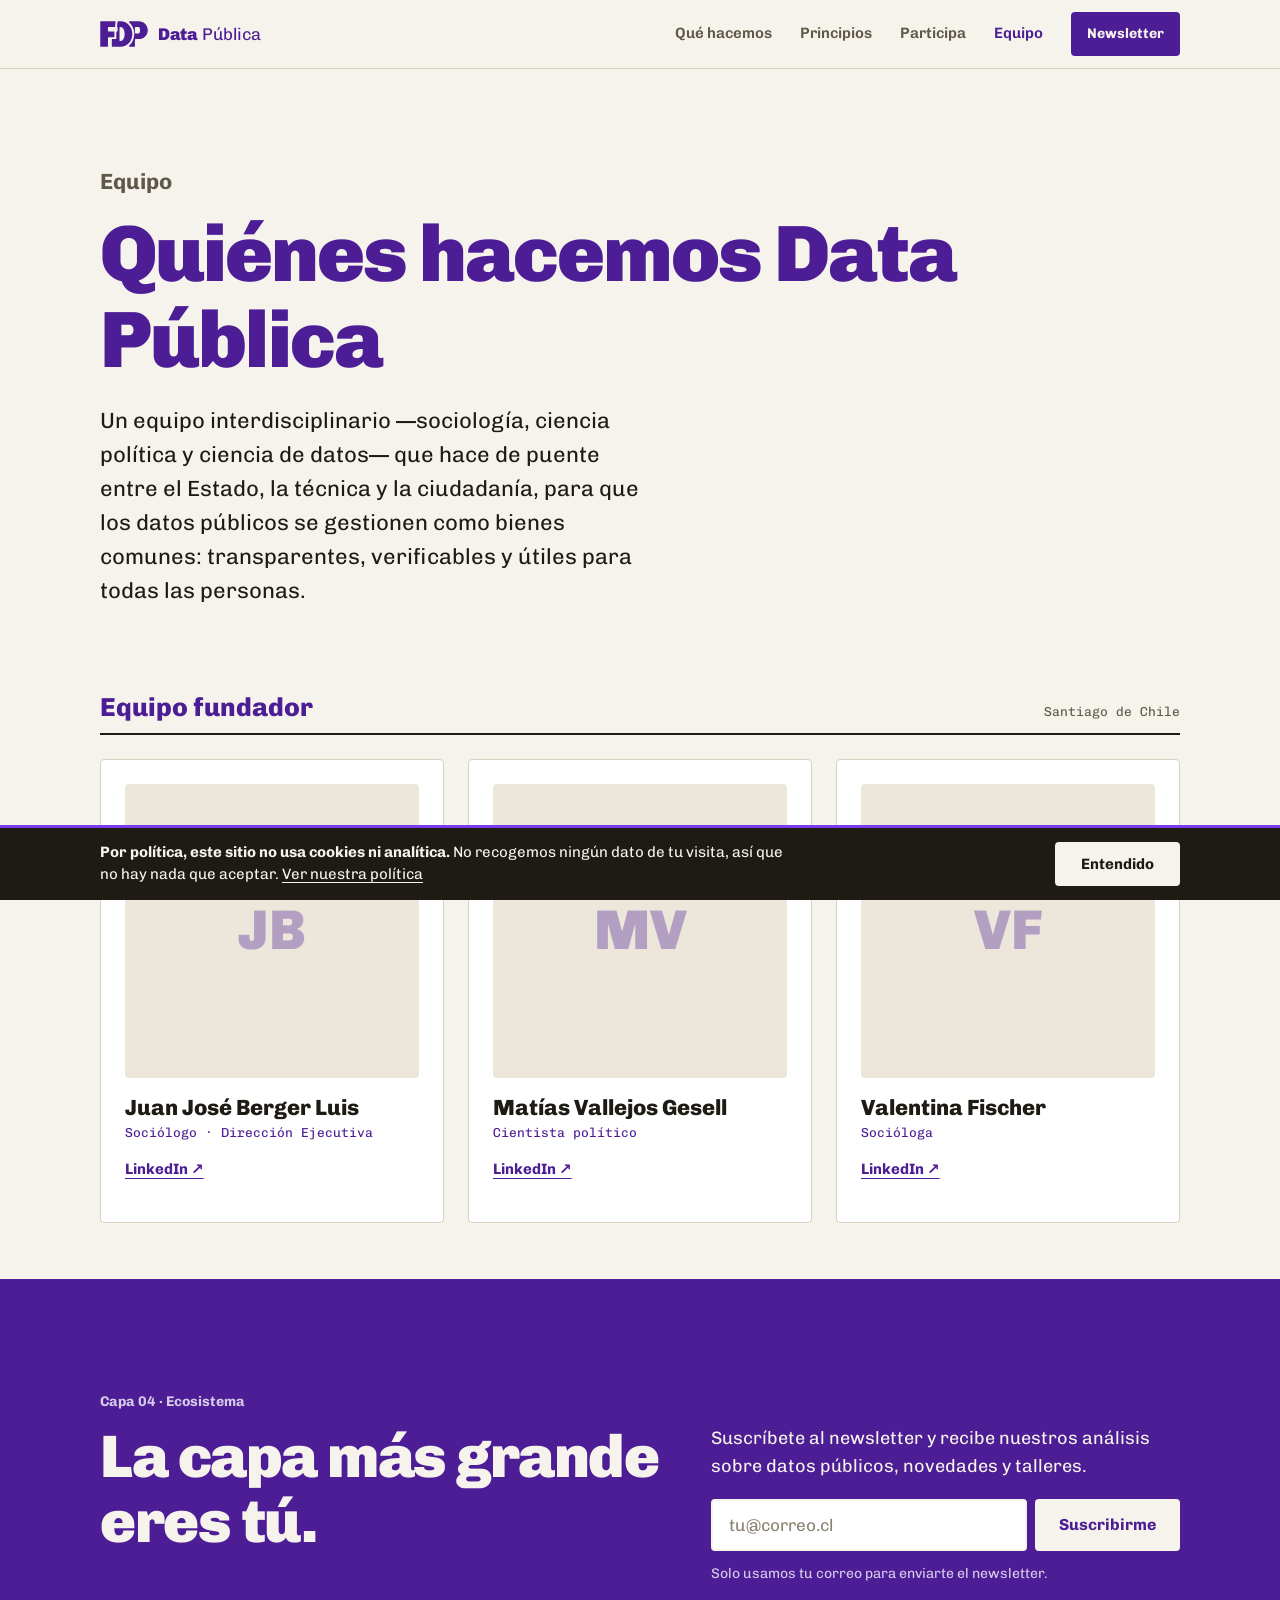
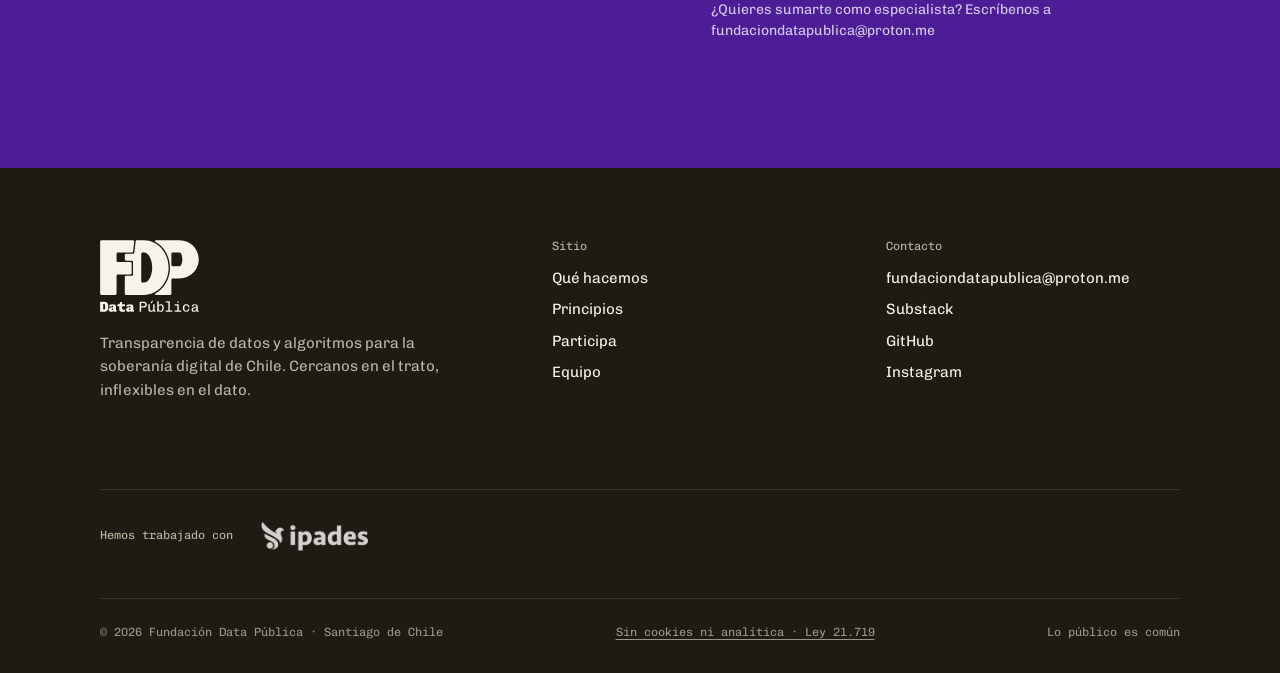
==== equipo.html @ 6c271a1d "Franja de privacidad: usa el formato del aviso de cookies para decir que no usamos ninguna Co-Author" ====
<!DOCTYPE html>
<html lang="es">
<head>
    <meta charset="UTF-8">
    <meta name="viewport" content="width=device-width, initial-scale=1.0">
    <title>Equipo · Data Pública</title>
    <meta name="description" content="Data Pública promueve que los datos y algoritmos del Estado de Chile alcancen los estándares internacionales de transparencia, y que la ciudadanía pueda encontrarlos, entenderlos y verificarlos.">
    <link rel="canonical" href="https://fundaciondatapublica.org/equipo.html">
    <meta property="og:type" content="website">
    <meta property="og:site_name" content="Fundación Data Pública">
    <meta property="og:locale" content="es_CL">
    <meta property="og:url" content="https://fundaciondatapublica.org/equipo.html">
    <meta property="og:title" content="Equipo · Data Pública">
    <meta property="og:description" content="Data Pública promueve que los datos y algoritmos del Estado de Chile alcancen los estándares internacionales de transparencia, y que la ciudadanía pueda encontrarlos, entenderlos y verificarlos.">
    <meta property="og:image" content="https://fundaciondatapublica.org/assets/compartir.png?v=1">
    <meta property="og:image:width" content="1200">
    <meta property="og:image:height" content="630">
    <meta property="og:image:alt" content="Publicar datos no basta. Transparencia de datos y algoritmos para la soberanía digital de Chile.">
    <meta name="twitter:card" content="summary_large_image">
    <meta name="theme-color" content="#4C1D95">
    <link rel="icon" href="assets/favicon.svg" type="image/svg+xml">
    <link rel="preload" href="fonts/chivo-latin-wght-normal.woff2" as="font" type="font/woff2" crossorigin>
    <link rel="stylesheet" href="assets/site.css?v=202610092208">
    <script type="application/ld+json">
    {
      "@context": "https://schema.org",
      "@graph": [
        {
          "@type": "Person",
          "name": "Juan José Berger Luis",
          "jobTitle": "Sociólogo · Dirección Ejecutiva",
          "sameAs": "https://www.linkedin.com/in/jjbergerluis/",
          "worksFor": {
            "@id": "https://fundaciondatapublica.org/#organizacion"
          }
        },
        {
          "@type": "Person",
          "name": "Matías Vallejos Gesell",
          "jobTitle": "Cientista político",
          "sameAs": "https://www.linkedin.com/in/mat%C3%ADas-vallejos-gesell/",
          "worksFor": {
            "@id": "https://fundaciondatapublica.org/#organizacion"
          }
        },
        {
          "@type": "Person",
          "name": "Valentina Fischer",
          "jobTitle": "Socióloga",
          "sameAs": "https://www.linkedin.com/in/vfischerd/",
          "worksFor": {
            "@id": "https://fundaciondatapublica.org/#organizacion"
          }
        }
      ]
    }
    </script>
</head>
<body>
    <a class="skip" href="#contenido">Saltar al contenido</a>

    <!-- Navegación -->
    <nav class="nav" aria-label="Principal">
        <div class="wrap">
            <a class="marca" href="./" aria-label="Data Pública, inicio">
                <img src="assets/compacta.svg" alt="" width="48" height="26">
                <span><b>Data</b> Pública</span>
            </a>
            <div class="nav-links">
                <a class="solo-desk" href="./#que-hacemos">Qué hacemos</a>
                <a class="solo-desk" href="./#principios">Principios</a>
                <a class="solo-desk" href="./#participa">Participa</a>
                <a class="solo-desk" href="equipo.html" aria-current="page">Equipo</a>
                <details class="menu">
                    <summary>Menú</summary>
                    <div class="menu-panel">
                        <a href="./#que-hacemos">Qué hacemos</a>
                        <a href="./#radiografia">Radiografía</a>
                        <a href="./#principios">Principios</a>
                        <a href="./#participa">Participa</a>
                        <a href="equipo.html" aria-current="page">Equipo</a>
                    </div>
                </details>
                <a class="btn btn-chico" href="#newsletter">Newsletter</a>
            </div>
        </div>
    </nav>

    <main id="contenido">

        <header class="cab-pagina">
            <div class="wrap">
                <p class="kicker">Equipo</p>
                <h1>Quiénes hacemos Data Pública</h1>
                <p>Un equipo interdisciplinario —sociología, ciencia política y ciencia de datos— que hace de puente entre el Estado, la técnica y la ciudadanía, para que los datos públicos se gestionen como bienes comunes: transparentes, verificables y útiles para todas las personas.</p>
            </div>
        </header>

        <section class="wrap">
            <div class="grupo">
                <div class="grupo-cab"><h2>Equipo fundador</h2><span>Santiago de Chile</span></div>
                <div class="personas">
                    <article class="persona">
                        <div class="retrato"><span class="ini" aria-hidden="true">JB</span></div>
                        <h3>Juan José Berger Luis</h3>
                        <p class="cargo">Sociólogo · Dirección Ejecutiva</p>
                        <p class="enlaces"><a href="https://www.linkedin.com/in/jjbergerluis/" target="_blank" rel="noopener">LinkedIn ↗</a></p>
                    </article>
                    <article class="persona">
                        <div class="retrato"><span class="ini" aria-hidden="true">MV</span></div>
                        <h3>Matías Vallejos Gesell</h3>
                        <p class="cargo">Cientista político</p>
                        <p class="enlaces"><a href="https://www.linkedin.com/in/mat%C3%ADas-vallejos-gesell/" target="_blank" rel="noopener">LinkedIn ↗</a></p>
                    </article>
                    <article class="persona">
                        <div class="retrato"><span class="ini" aria-hidden="true">VF</span></div>
                        <h3>Valentina Fischer</h3>
                        <p class="cargo">Socióloga</p>
                        <p class="enlaces"><a href="https://www.linkedin.com/in/vfischerd/" target="_blank" rel="noopener">LinkedIn ↗</a></p>
                    </article>
                </div>
            </div>
        </section>

        <section class="boletin" id="newsletter">
            <div class="wrap">
                <div>
                    <p class="kicker">Capa 04 · Ecosistema</p>
                    <h2>La capa más grande eres tú.</h2>
                </div>
                <div class="boletin-form">
                    <p>Suscríbete al newsletter y recibe nuestros análisis sobre datos públicos, novedades y talleres.</p>
                    <form class="suscribir" action="https://datapublica-suscripciones.datapublica-suscripciones.workers.dev/suscribir" method="post">
                        <input type="hidden" name="pagina" value="equipo">
                        <input class="trampa" style="position:absolute;left:-9999px;width:1px;height:1px;opacity:0" type="text" name="sitio" tabindex="-1" autocomplete="off" aria-hidden="true">
                        <label class="skip" for="email-equipo">Correo electrónico</label>
                        <input id="email-equipo" type="email" name="email" placeholder="tu@correo.cl" autocomplete="email" required>
                        <button class="btn" type="submit">Suscribirme</button>
                    </form>
                    <p class="nota">Solo usamos tu correo para enviarte el newsletter.</p>
                    <p class="nota">¿Quieres sumarte como especialista? Escríbenos a fundaciondatapublica@proton.me</p>
                </div>
            </div>
        </section>

    </main>

    <!-- Pie -->
    <footer class="pie">
        <div class="wrap">
            <div class="cols">
                <div>
                    <img src="assets/imagotipo-negativo.svg" alt="Data Pública" width="99" height="72">
                    <p>Transparencia de datos y algoritmos para la soberanía digital de Chile. Cercanos en el trato, inflexibles en el dato.</p>
                </div>
                <div>
                    <h4>Sitio</h4>
                    <ul>
                        <li><a href="./#que-hacemos">Qué hacemos</a></li>
                        <li><a href="./#principios">Principios</a></li>
                        <li><a href="./#participa">Participa</a></li>
                        <li><a href="equipo.html">Equipo</a></li>
                    </ul>
                </div>
                <div>
                    <h4>Contacto</h4>
                    <ul>
                        <li><a href="mailto:fundaciondatapublica@proton.me">fundaciondatapublica@proton.me</a></li>
                        <li><a href="https://substack.com/@fundaciondatapublica" target="_blank" rel="noopener">Substack</a></li>
                        <li><a href="https://github.com/fundaciondatapublica" target="_blank" rel="noopener">GitHub</a></li>
                        <li><a href="https://www.instagram.com/datapublicaong/" target="_blank" rel="noopener">Instagram</a></li>
                    </ul>
                </div>
            </div>
            <div class="aliados-pie">
                <h4>Hemos trabajado con</h4>
                <a href="https://ipades.org/" target="_blank" rel="noopener" title="IPADES · Instituto para la Paz y el Desarrollo (Nicaragua)">
                    <img src="assets/aliados/ipades.png" alt="IPADES, Instituto para la Paz y el Desarrollo (Nicaragua)" width="240" height="67">
                </a>
            </div>
            <div class="legal">
                <span>© 2026 Fundación Data Pública · Santiago de Chile</span>
                <span><a href="privacidad.html">Sin cookies ni analítica · Ley 21.719</a></span>
                <span>Lo público es común</span>
            </div>
        </div>
    </footer>


    <!-- Franja de privacidad: el formato habitual de los avisos de cookies, usado para decir lo contrario. -->
    <div class="franja-cookies" id="franja-cookies" role="region" aria-label="Aviso de privacidad" hidden>
        <div class="wrap">
            <p><b>Por política, este sitio no usa cookies ni analítica.</b> No recogemos ningún dato de
            tu visita, así que no hay nada que aceptar. <a href="privacidad.html">Ver nuestra política</a></p>
            <button type="button" id="franja-cerrar">Entendido</button>
        </div>
    </div>

    <script src="assets/site.js?v=202610092208"></script>
</body>
</html>
---- assets/site.css ----
/* Data Pública — sistema de marca v3 (septiembre 2026)
   Papel, tinta y una sola señal. Chivo para leer, Chivo Mono para el dato crudo.
   Fuentes alojadas en el propio sitio: ninguna llamada a terceros. */

@font-face {
  font-family: "Chivo";
  src: url("../fonts/chivo-latin-wght-normal.woff2") format("woff2");
  font-weight: 100 900;
  font-style: normal;
  font-display: swap;
}
@font-face {
  font-family: "Chivo";
  src: url("../fonts/chivo-latin-wght-italic.woff2") format("woff2");
  font-weight: 100 900;
  font-style: italic;
  font-display: swap;
}
@font-face {
  font-family: "Chivo Mono";
  src: url("../fonts/chivo-mono-latin-wght-normal.woff2") format("woff2");
  font-weight: 100 900;
  font-style: normal;
  font-display: swap;
}

:root {
  --papel: #F6F3EC;        /* superficie */
  --papel-2: #ECE7DA;      /* superficie hundida (expediente) */
  --tinta: #1E1B14;        /* texto y monocromo */
  --tinta-2: #5E5848;      /* texto secundario (AA sobre papel) */
  --filete: #D9D2C1;       /* líneas de grilla */
  --violeta: #4C1D95;      /* sello: signo y títulos */
  --violeta-claro: #7C3AED;/* gráficos y capa */
  --ambar: #8A4A00;        /* sólo el hallazgo */
  --ambar-fondo: #F6E6CF;

  --sans: "Chivo", system-ui, sans-serif;
  --mono: "Chivo Mono", ui-monospace, monospace;

  --radio: 4px;            /* un módulo */
  --ancho: 1160px;
  --gutter: clamp(16px, 4vw, 40px);
}

*, *::before, *::after { box-sizing: border-box; }
html { scroll-behavior: smooth; -webkit-text-size-adjust: 100%; }
@media (prefers-reduced-motion: reduce) { html { scroll-behavior: auto; } }

body {
  margin: 0;
  background: var(--papel);
  color: var(--tinta);
  font-family: var(--sans);
  font-size: 18px;
  line-height: 1.55;
  -webkit-font-smoothing: antialiased;
}

img, svg { display: block; max-width: 100%; }
a { color: inherit; }
p { margin: 0 0 1em; }
h1, h2, h3, h4 { margin: 0; line-height: 1.08; }

:focus-visible { outline: 3px solid var(--violeta-claro); outline-offset: 3px; }

.skip, .trampa { position: absolute; left: -9999px; }
.skip:focus { left: 16px; top: 16px; z-index: 100; background: var(--tinta); color: var(--papel); padding: 8px 12px; }

.wrap { max-width: var(--ancho); margin: 0 auto; padding: 0 var(--gutter); }

.mono { font-family: var(--mono); }
.kicker {
  font-size: 14px;
  font-weight: 700;
  color: var(--tinta-2);
  margin-bottom: 12px;
}

/* ---------- Navegación ---------- */
.nav {
  position: sticky; top: 0; z-index: 50;
  background: rgba(246, 243, 236, 0.96);
  -webkit-backdrop-filter: blur(6px);
  backdrop-filter: blur(6px);
  border-bottom: 1px solid var(--filete);
}
.nav .wrap { display: flex; align-items: center; justify-content: space-between; gap: 16px; height: 68px; }
.marca { display: flex; align-items: center; gap: 10px; text-decoration: none; color: var(--violeta); }
.marca img { height: 26px; width: auto; }
.marca span { font-size: 17px; letter-spacing: -0.01em; }
.marca b { font-weight: 900; }
.nav-links { display: flex; align-items: center; gap: 28px; font-size: 15px; font-weight: 600; }
.nav-links a { text-decoration: none; color: var(--tinta-2); }
.nav-links a:hover, .nav-links a[aria-current="page"] { color: var(--violeta); }
.nav-links a.btn, .nav-links a.btn:hover { color: var(--papel); }
.nav-links .solo-desk { display: none; }
@media (min-width: 860px) { .nav-links .solo-desk { display: inline-flex; } .nav-links .menu { display: none; } }

/* ---------- Botones ---------- */
.btn {
  display: inline-flex; align-items: center; justify-content: center; gap: 8px;
  font: 700 16px/1 var(--sans);
  padding: 15px 22px;
  border-radius: var(--radio);
  border: 2px solid var(--violeta);
  background: var(--violeta); color: var(--papel);
  text-decoration: none; cursor: pointer;
  transition: background .15s, color .15s;
}
.btn:hover { background: var(--tinta); border-color: var(--tinta); }
.btn-sec { background: transparent; color: var(--violeta); }
.btn-sec:hover { background: var(--violeta); color: var(--papel); border-color: var(--violeta); }
.btn-chico { padding: 10px 14px; font-size: 14px; }

/* ---------- Formulario de suscripción ---------- */
.suscribir { display: flex; flex-wrap: wrap; gap: 8px; max-width: 520px; }
.suscribir input[type="email"] {
  flex: 1 1 220px; min-width: 0;
  -webkit-appearance: none; appearance: none;
  font: 400 17px var(--sans);
  padding: 14px 16px;
  border: 2px solid var(--tinta);
  border-radius: var(--radio);
  background: #fff; color: var(--tinta);
}
.suscribir input::placeholder { color: #8A8372; }
.suscribir .btn { flex: 0 0 auto; }
.nota { font-size: 14px; color: var(--tinta-2); margin-top: 12px; }
.nota .mono { font-size: 13px; }

/* ---------- Hero ---------- */
.hero { padding: clamp(48px, 8vw, 104px) 0 clamp(56px, 8vw, 96px); }
.hero .wrap { display: grid; gap: 56px; align-items: center; }
@media (min-width: 980px) { .hero .wrap { grid-template-columns: 1.1fr 0.9fr; } }
.hero h1 {
  font-size: clamp(42px, 7vw, 80px);
  font-weight: 900;
  letter-spacing: -0.025em;
  color: var(--violeta);
  margin-bottom: 24px;
}
.hero .bajada { font-size: clamp(19px, 2vw, 22px); max-width: 44ch; margin-bottom: 32px; text-wrap: pretty; }
.hero .acciones { margin-top: 18px; }
.hero .acciones a { font-weight: 700; color: var(--violeta); text-underline-offset: 4px; }

/* Ficha de expediente (ejemplo) */
.ficha {
  margin: 0;
  background: #fff;
  border: 1px solid var(--filete);
  border-radius: var(--radio);
  padding: 24px;
  font-size: 14px;
  box-shadow: 10px 10px 0 var(--papel-2);
}
.ficha-cab { display: flex; justify-content: space-between; gap: 12px; font-family: var(--mono); font-size: 12px; color: var(--tinta-2); border-bottom: 1px solid var(--tinta); padding-bottom: 10px; margin-bottom: 16px; }
.ficha h3 { font-size: 19px; color: var(--violeta); margin-bottom: 6px; }
.ficha .desc { color: var(--tinta-2); font-size: 14px; margin-bottom: 14px; }
.tabla { width: 100%; border-collapse: collapse; font-size: 13px; }
.tabla caption { text-align: left; font-weight: 700; font-size: 12px; color: var(--tinta-2); padding-bottom: 6px; }
.tabla th { text-align: right; font-weight: 700; padding: 6px 4px; border-bottom: 1px solid var(--tinta); }
.tabla td { text-align: right; padding: 6px 4px; border-bottom: 1px solid var(--filete); font-family: var(--mono); font-variant-numeric: tabular-nums; }
.tabla th:first-child, .tabla td:first-child { text-align: left; font-family: var(--sans); }
.tabla tr.marcada td { color: var(--ambar); font-weight: 700; }
.hallazgo {
  margin-top: 16px;
  background: var(--ambar-fondo);
  border-left: 4px solid var(--ambar);
  padding: 10px 12px;
  color: #4A2A00;
  font-size: 13.5px;
  line-height: 1.45;
}
.hallazgo strong { color: var(--ambar); display: block; margin-bottom: 2px; }
.carril { margin-top: 14px; font-family: var(--mono); font-size: 11.5px; color: var(--tinta-2); line-height: 1.5; }
.ficha-pie { margin-top: 14px; padding-top: 10px; border-top: 1px dashed var(--filete); font-size: 12px; color: var(--tinta-2); }

/* ---------- Secciones ---------- */
.seccion { padding: clamp(64px, 9vw, 112px) 0; border-top: 1px solid var(--filete); }
.seccion-cab {
  display: grid; gap: 16px;
  margin-bottom: clamp(36px, 5vw, 56px);
}
@media (min-width: 860px) { .seccion-cab { grid-template-columns: 1fr 1fr; align-items: end; } }
.seccion-cab h2 {
  font-size: clamp(32px, 4.4vw, 52px);
  font-weight: 900; letter-spacing: -0.02em;
  color: var(--violeta);
}
.seccion-cab p { color: var(--tinta-2); max-width: 46ch; margin: 0; }
.folio { font-family: var(--mono); font-size: 13px; color: var(--tinta-2); display: block; margin-bottom: 12px; }

/* Declaración / cita */
.cita {
  background: var(--tinta); color: var(--papel);
  padding: clamp(56px, 8vw, 96px) 0;
}
.cita blockquote { margin: 0; max-width: 920px; }
.cita blockquote p {
  font-style: italic; font-weight: 500;
  font-size: clamp(28px, 4vw, 46px);
  line-height: 1.18; letter-spacing: -0.01em;
  margin: 0 0 24px;
}
.cita cite { font-style: normal; font-family: var(--mono); font-size: 14px; color: #BDB5A3; }

/* Líneas de acción */
.filtros { display: flex; flex-wrap: wrap; gap: 8px; margin-bottom: 24px; }
.filtros button {
  font: 600 14px var(--sans);
  min-height: 44px; padding: 10px 16px;
  -webkit-tap-highlight-color: transparent;
  border: 1px solid var(--tinta);
  border-radius: 999px;
  background: transparent; color: var(--tinta);
  cursor: pointer;
}
.filtros button[aria-pressed="true"] { background: var(--tinta); color: var(--papel); }
.lineas { display: grid; gap: 0; border-top: 2px solid var(--tinta); }
.linea {
  display: grid; gap: 8px 32px;
  padding: 28px 0;
  border-bottom: 1px solid var(--filete);
}
@media (min-width: 860px) { .linea { grid-template-columns: 72px 1fr 1.4fr 140px; align-items: baseline; } }
.linea .num { font-family: var(--mono); font-size: 14px; color: var(--tinta-2); }
.linea h3 { font-size: 24px; font-weight: 800; color: var(--violeta); letter-spacing: -0.01em; }
.linea p { margin: 0; color: var(--tinta); }
.etiqueta {
  justify-self: start;
  font-family: var(--mono); font-size: 12px;
  border: 1px solid var(--tinta-2); color: var(--tinta-2);
  padding: 3px 8px; border-radius: var(--radio);
}
@media (min-width: 860px) { .etiqueta { justify-self: end; } }
.linea[hidden] { display: none; }

/* Lo último */
.ultimo { display: grid; gap: 24px; }
@media (min-width: 860px) { .ultimo { grid-template-columns: 1.4fr 1fr; } }
.tarjeta {
  border: 1px solid var(--filete); border-radius: var(--radio);
  background: #fff; padding: clamp(24px, 3vw, 36px);
  display: flex; flex-direction: column;
}
.tarjeta .tipo { font-family: var(--mono); font-size: 12px; color: var(--tinta-2); margin-bottom: 14px; }
.tarjeta h3 { font-size: clamp(24px, 2.6vw, 32px); font-weight: 900; color: var(--violeta); letter-spacing: -0.015em; margin-bottom: 14px; }
.tarjeta p { color: var(--tinta); }
.tarjeta .ir { margin-top: auto; padding-top: 8px; font-weight: 700; color: var(--violeta); text-underline-offset: 4px; }
.tarjeta.hundida { background: var(--papel-2); border-color: transparent; }

/* Principios: TRUST, CARE, FAIR */
.marcos { display: grid; gap: 24px; }
@media (min-width: 860px) { .marcos { grid-template-columns: repeat(3, 1fr); } }
.marco { border-top: 4px solid var(--violeta); padding-top: 20px; }
.marco h3 { font-size: 30px; font-weight: 900; color: var(--violeta); letter-spacing: 0.04em; margin-bottom: 6px; }
.marco .sub { color: var(--tinta-2); font-size: 15px; margin-bottom: 18px; }
.marco dl { margin: 0; }
.marco dl div { display: grid; grid-template-columns: 28px 1fr; gap: 10px; padding: 10px 0; border-bottom: 1px solid var(--filete); font-size: 15px; }
.marco dt { font-family: var(--mono); font-weight: 700; color: var(--violeta-claro); }
.marco dd { margin: 0; }
.marco dd b { display: block; font-weight: 700; }

/* Capas de participación: hojas apiladas */
.capas { display: grid; gap: 16px; }
@media (min-width: 860px) { .capas { grid-template-columns: repeat(4, 1fr); } }
.capa {
  background: #fff; border: 1px solid var(--filete); border-radius: var(--radio);
  padding: 24px; display: flex; flex-direction: column;
  position: relative;
}
.capa::before {
  /* la hoja de abajo asoma, como en el signo */
  content: ""; position: absolute; inset: 8px -8px -8px 8px; z-index: -1;
  background: var(--papel-2); border-radius: var(--radio);
}
.capa .num { font-family: var(--mono); font-size: 13px; color: var(--tinta-2); margin-bottom: 18px; }
.capa h3 { font-size: 21px; font-weight: 800; color: var(--violeta); margin-bottom: 4px; }
.capa .dedic { font-family: var(--mono); font-size: 12px; color: var(--tinta-2); margin-bottom: 14px; }
.capa p { font-size: 16px; }
.capa a { margin-top: auto; font-weight: 700; color: var(--violeta); font-size: 15px; text-underline-offset: 4px; }
.capa.destacada { background: var(--violeta); color: var(--papel); border-color: var(--violeta); }
.capa.destacada h3, .capa.destacada a { color: var(--papel); }
.capa.destacada .num, .capa.destacada .dedic { color: #D6CCEA; }

/* Bloque newsletter (negativo sobre violeta) */
.boletin { background: var(--violeta); color: var(--papel); padding: clamp(64px, 9vw, 112px) 0; }
.boletin .wrap { display: grid; gap: 48px; }
@media (min-width: 980px) { .boletin .wrap { grid-template-columns: 1.2fr 1fr; align-items: start; } }
.boletin h2 { font-size: clamp(34px, 5vw, 60px); font-weight: 900; letter-spacing: -0.025em; margin-bottom: 20px; }
.boletin .kicker { color: #D6CCEA; }
.boletin p { max-width: 44ch; }
.boletin .suscribir input[type="email"] { border-color: var(--papel); }
.boletin .btn { background: var(--papel); color: var(--violeta); border-color: var(--papel); }
.boletin .btn:hover { background: var(--tinta); color: var(--papel); border-color: var(--tinta); }
.boletin .nota { color: #D6CCEA; }
.canales { list-style: none; margin: 0; padding: 0; border-top: 1px solid rgba(246,243,236,.35); }
.canales li { border-bottom: 1px solid rgba(246,243,236,.35); }
.canales a, .canales .pronto {
  display: grid; grid-template-columns: 1fr auto; gap: 4px 16px;
  padding: 18px 0; text-decoration: none; color: var(--papel);
}
.canales b { font-size: 20px; font-weight: 800; }
.canales small { grid-column: 1; font-size: 15px; color: #D6CCEA; }
.canales .flecha { grid-row: 1 / span 2; grid-column: 2; align-self: center; font-family: var(--mono); font-size: 14px; }
.canales a:hover b { text-decoration: underline; text-underline-offset: 4px; }
.canales .pronto { opacity: .75; }

/* ---------- Pie ---------- */
.pie { background: var(--tinta); color: var(--papel); padding: 72px 0 32px; font-size: 15px; }
.pie .wrap { display: grid; gap: 40px; }
@media (min-width: 860px) { .pie .cols { display: grid; grid-template-columns: 1.4fr 1fr 1fr; gap: 40px; } }
.pie .cols > div { margin-bottom: 32px; }
.pie img { height: 72px; width: auto; margin-bottom: 20px; }
.pie p { color: #BDB5A3; max-width: 38ch; }
.pie h4 { font-family: var(--mono); font-size: 12px; font-weight: 400; color: #BDB5A3; margin-bottom: 14px; }
.pie ul { list-style: none; margin: 0; padding: 0; }
.pie li { margin-bottom: 8px; }
.pie a { text-decoration: none; }
.pie a:hover { text-decoration: underline; text-underline-offset: 3px; }
.pie .legal {
  display: flex; flex-wrap: wrap; justify-content: space-between; gap: 8px 24px;
  border-top: 1px solid #3A3529; padding-top: 24px;
  font-family: var(--mono); font-size: 12px; color: #9C9483;
}

/* ---------- Página de equipo ---------- */
.cab-pagina { padding: clamp(48px, 8vw, 96px) 0 clamp(40px, 6vw, 64px); }
.cab-pagina h1 { font-size: clamp(44px, 7vw, 80px); font-weight: 900; letter-spacing: -0.025em; color: var(--violeta); margin-bottom: 20px; }
.cab-pagina p { font-size: clamp(19px, 2vw, 22px); max-width: 40ch; }
.grupo { margin-bottom: 56px; }
.grupo-cab { display: flex; justify-content: space-between; align-items: baseline; gap: 16px; border-bottom: 2px solid var(--tinta); padding-bottom: 10px; margin-bottom: 24px; }
.grupo-cab h2 { font-size: 26px; font-weight: 800; color: var(--violeta); }
.grupo-cab span { font-family: var(--mono); font-size: 13px; color: var(--tinta-2); }
.personas { display: grid; gap: 24px; }
@media (min-width: 720px) { .personas { grid-template-columns: repeat(2, 1fr); } }
@media (min-width: 1040px) { .personas { grid-template-columns: repeat(3, 1fr); } }
.persona { background: #fff; border: 1px solid var(--filete); border-radius: var(--radio); padding: 24px; }
.persona .retrato {
  aspect-ratio: 1; background: var(--papel-2); border-radius: var(--radio); margin-bottom: 18px;
  display: grid; place-items: center; overflow: hidden;
}
.persona .retrato img { width: 100%; height: 100%; object-fit: cover; filter: grayscale(1); }
.persona .retrato .ini { font-weight: 900; font-size: 56px; color: var(--violeta); opacity: .35; }
.persona h3 { font-size: 22px; font-weight: 800; color: var(--tinta); margin-bottom: 4px; }
.persona .cargo { font-family: var(--mono); font-size: 13px; color: var(--violeta); margin-bottom: 14px; }
.persona p { font-size: 16px; }
.persona .enlaces a { font-weight: 700; color: var(--violeta); font-size: 15px; margin-right: 16px; text-underline-offset: 4px; }
.persona.vacante { background: transparent; border-style: dashed; display: grid; place-items: center; text-align: center; min-height: 220px; color: var(--tinta-2); }
.persona.vacante p { margin: 0; font-size: 15px; }

/* Ajustes móviles: ningún hijo de grilla empuja el ancho de página */
.hero .wrap > *, .boletin .wrap > *, .seccion-cab > * { min-width: 0; }
.marca span { white-space: nowrap; }
.tabla td { white-space: nowrap; }
@media (max-width: 420px) { .ficha { padding: 16px; } .tabla { font-size: 12px; } .tabla th, .tabla td { padding: 6px 2px; } }

/* Bloque newsletter a dos columnas: título | texto y formulario */
@media (min-width: 980px) { .boletin-form { padding-top: 34px; } }
.boletin-form .nota { max-width: 44ch; }
@media (max-width: 979px) { .boletin-form { margin-top: -32px; } }
.aviso:empty { display: none; }
.suscribir[hidden] { display: none; }
.nota.aviso { font-size: 17px; font-weight: 600; }
.capa .redes { margin-top: auto; }
.capa .redes p { font-weight: 700; font-size: 15px; margin-bottom: 10px; }
.capa .redes ul { display: flex; gap: 8px; list-style: none; margin: 0; padding: 0; }
.capa .redes a { display: grid; place-items: center; width: 44px; height: 44px; margin: 0; border: 1px solid currentColor; border-radius: var(--radio); }
.capa .redes a:hover, .capa .redes a:focus-visible { background: var(--papel); color: var(--violeta); }
.capa .redes svg { width: 20px; height: 20px; }

/* Radiografía de datos.gob.cl */
.radiografia h3 { margin-bottom: 14px; }
.cifras { display: grid; grid-template-columns: repeat(2, 1fr); gap: 14px 18px; margin: 0; }
.cifras div { border-top: 1px solid var(--tinta); padding-top: 8px; }
.cifras dt { font-size: 30px; font-weight: 900; color: var(--violeta); line-height: 1.1; font-variant-numeric: tabular-nums; letter-spacing: -0.02em; }
.cifras dt small { font-size: 15px; font-weight: 700; color: var(--tinta-2); letter-spacing: 0; }
.cifras dd { margin: 4px 0 0; font-size: 13px; color: var(--tinta-2); line-height: 1.4; }
.cifras dd b { color: var(--tinta); }
.cifras .alerta { border-top-color: var(--ambar); }
.cifras .alerta dt { color: var(--ambar); }
.radiografia .ir { display: inline-block; margin-top: 16px; font-weight: 700; color: var(--violeta); text-underline-offset: 4px; }

.radio-grid { display: grid; gap: 40px; }
@media (min-width: 980px) { .radio-grid { grid-template-columns: 1fr 1.1fr; gap: 64px; align-items: start; } }
.relato p { font-size: 18px; margin-bottom: 18px; max-width: 46ch; text-wrap: pretty; }
.relato .grande { font-size: 22px; }
.relato .grande b { color: var(--violeta); }
.relato .cierre { padding-top: 18px; border-top: 1px solid var(--filete); }
.relato .cierre a { font-weight: 700; color: var(--violeta); text-underline-offset: 4px; }
.marca-vacia { font-weight: 700; color: var(--ambar); background: var(--ambar-fondo); padding: 0 4px; border-radius: 2px; }
.marca-mejor { font-weight: 700; color: var(--papel); background: var(--violeta); padding: 0 4px; border-radius: 2px; }
.mapa { list-style: none; margin: 0; padding: 0; border-top: 1px solid var(--tinta); }
.mapa li { display: grid; grid-template-columns: 92px 1fr 44px; gap: 10px; align-items: center; padding: 5px 0; border-bottom: 1px solid var(--filete); font-size: 13px; }
.mapa .cuenta { font-family: var(--mono); font-variant-numeric: tabular-nums; text-align: right; color: var(--tinta-2); }
.mapa .puntos { display: flex; flex-wrap: wrap; gap: 2px; }
.mapa .puntos i { width: 6px; height: 6px; border-radius: 1px; background: var(--filete); }
.mapa .puntos i.si { background: var(--violeta); }
.mapa li.vacia .reg, .mapa li.vacia .cuenta { color: var(--ambar); font-weight: 700; }
.mapa li.vacia .puntos i { background: var(--ambar-fondo); outline: 1px solid #E2C9A4; }
.mapa li.mejor .reg, .mapa li.mejor .cuenta { color: var(--violeta); font-weight: 700; }
.mapa-ficha .carril { margin-top: 12px; }

/* Franja violeta para separar los marcos éticos de las secciones vecinas */
.seccion.franja { background: var(--violeta); color: var(--papel); border-top: 0; }
.franja .seccion-cab h2 { color: var(--papel); }
.franja .seccion-cab p, .franja .folio { color: #D6CCEA; }
.franja .marco { border-top-color: var(--papel); }
.franja .marco h3 { color: var(--papel); }
.franja .marco .sub { color: #D6CCEA; }
.franja .marco dl div { border-bottom-color: rgba(246, 243, 236, 0.22); }
.franja .marco dt { color: #C4B5FD; }

/* ---------- Celulares: zonas de toque, menú y pantallas angostas ---------- */
.nav-links a:not(.btn), .marca { min-height: 44px; display: inline-flex; align-items: center; }
.nav-links .btn-chico { min-height: 44px; }
.radiografia .ir, .relato .cierre a, .ultimo .ir, .capa a { padding-block: 12px; }
.menu { position: static; }
.menu summary {
  list-style: none; cursor: pointer; min-height: 44px; display: inline-flex; align-items: center; gap: 6px;
  color: var(--tinta-2); -webkit-tap-highlight-color: transparent;
}
.menu summary::-webkit-details-marker { display: none; }
.menu summary::after { content: "▾"; font-size: 12px; }
.menu[open] summary { color: var(--violeta); }
.menu[open] summary::after { content: "▴"; }
.menu-panel {
  position: absolute; left: 0; right: 0; top: 100%;
  background: var(--papel); border-bottom: 1px solid var(--filete);
  box-shadow: 0 12px 24px rgba(30, 27, 20, 0.08);
  display: grid; padding: 8px var(--gutter) 16px;
}
.menu-panel a { min-height: 48px; border-bottom: 1px solid var(--filete); font-size: 17px; }
.menu-panel a:last-child { border-bottom: 0; }
.nav .wrap { position: relative; }
@media (max-width: 399px) {
  .marca span { display: none; }
  .nav-links { gap: 14px; }
}
[id] { scroll-margin-top: 84px; }
@media (max-width: 859px) { .nav-links { gap: 16px; } }
@media (max-width: 859px) { .nav-links a.solo-desk { display: none; } }

/* Pie: instituciones con las que hemos trabajado (como en Ciudadanía Inteligente o Derechos Digitales) */
.pie .aliados-pie { display: flex; flex-wrap: wrap; align-items: center; gap: 12px 28px; padding-top: 24px; border-top: 1px solid #3A362C; }
.pie .aliados-pie h4 { margin: 0; }
.pie .aliados-pie a { display: inline-flex; align-items: center; min-height: 44px; }
.pie .aliados-pie img { height: 30px; margin: 0; filter: brightness(0) invert(1); opacity: .8; transition: opacity .15s; }
.pie .aliados-pie a:hover img { opacity: 1; }

/* Atajos para celulares: botón flotante con índice de secciones */
.atajos { display: none; }
@media (max-width: 859px) {
  .atajos {
    display: block; position: fixed; z-index: 60;
    right: 16px; bottom: calc(16px + env(safe-area-inset-bottom, 0px));
    opacity: 0; visibility: hidden; transform: translateY(12px);
    transition: opacity .2s, transform .2s, visibility .2s;
  }
  .atajos.visible { opacity: 1; visibility: visible; transform: none; }
}
.atajos-boton {
  width: 56px; height: 56px; border-radius: 50%; border: 0; margin-left: auto;
  display: grid; place-items: center; cursor: pointer;
  background: var(--violeta); color: var(--papel);
  box-shadow: 0 6px 18px rgba(30, 27, 20, 0.28);
  -webkit-tap-highlight-color: transparent;
}
.atajos-boton[aria-expanded="true"] { background: var(--tinta); }
.atajos-panel {
  position: absolute; right: 0; bottom: 68px;
  width: min(260px, calc(100vw - 32px));
  background: var(--papel); border: 1px solid var(--filete); border-radius: 8px;
  box-shadow: 0 12px 32px rgba(30, 27, 20, 0.2);
  padding: 12px 16px 8px;
}
.atajos-panel[hidden] { display: none; }
.atajos-panel p { font-family: var(--mono); font-size: 12px; color: var(--tinta-2); margin-bottom: 4px; }
.atajos-panel ol { list-style: none; margin: 0; padding: 0; }
.atajos-panel a { display: flex; align-items: center; min-height: 46px; border-bottom: 1px solid var(--filete); text-decoration: none; color: var(--tinta); font-size: 17px; font-weight: 600; }
.atajos-panel a[aria-current="true"] { color: var(--violeta); }
.atajos-panel a[aria-current="true"]::before { content: ""; width: 6px; height: 6px; border-radius: 1px; background: var(--violeta); margin-right: 10px; }
.atajos-panel .arriba { border-bottom: 0; color: var(--tinta-2); font-size: 15px; }

/* Páginas de texto legal */
.aviso { max-width: 70ch; }
.aviso-bloque { margin-bottom: 40px; }
.aviso-bloque h2 { font-size: clamp(22px, 3vw, 28px); font-weight: 800; color: var(--violeta); margin-bottom: 14px; letter-spacing: -0.015em; }
.aviso-bloque p { margin-bottom: 14px; }
.aviso .lista { list-style: none; margin: 0; padding: 0; }
.aviso .lista li { padding: 12px 0 12px 20px; border-bottom: 1px solid var(--filete); position: relative; }
.aviso .lista li::before { content: ""; position: absolute; left: 0; top: 20px; width: 6px; height: 6px; border-radius: 1px; background: var(--violeta); }
.aviso .lista li:last-child { border-bottom: 0; }
.pie .legal a { color: inherit; text-decoration: underline; text-underline-offset: 3px; }

/* Franja de privacidad (el lugar donde otros sitios piden aceptar cookies) */
.franja-cookies {
  position: fixed; left: 0; right: 0; bottom: 0; z-index: 70;
  background: var(--tinta); color: var(--papel);
  border-top: 3px solid var(--violeta-claro);
  padding: 14px 0 calc(14px + env(safe-area-inset-bottom, 0px));
}
.franja-cookies[hidden] { display: none; }
.franja-cookies .wrap { display: flex; flex-wrap: wrap; align-items: center; justify-content: space-between; gap: 12px 24px; }
.franja-cookies p { margin: 0; font-size: 15px; max-width: 78ch; line-height: 1.45; }
.franja-cookies a { color: var(--papel); text-underline-offset: 3px; }
.franja-cookies button {
  flex: 0 0 auto; min-height: 44px; padding: 10px 24px;
  font: 700 15px var(--sans); cursor: pointer;
  background: var(--papel); color: var(--tinta);
  border: 2px solid var(--papel); border-radius: var(--radio);
  -webkit-tap-highlight-color: transparent;
}
.franja-cookies button:hover { background: var(--violeta-claro); border-color: var(--violeta-claro); color: var(--papel); }
@media (max-width: 859px) {
  .franja-cookies p { font-size: 14px; }
  .franja-cookies button { width: 100%; }
  /* el botón de secciones sube para no quedar tapado */
  .atajos { bottom: calc(132px + env(safe-area-inset-bottom, 0px)); }
}
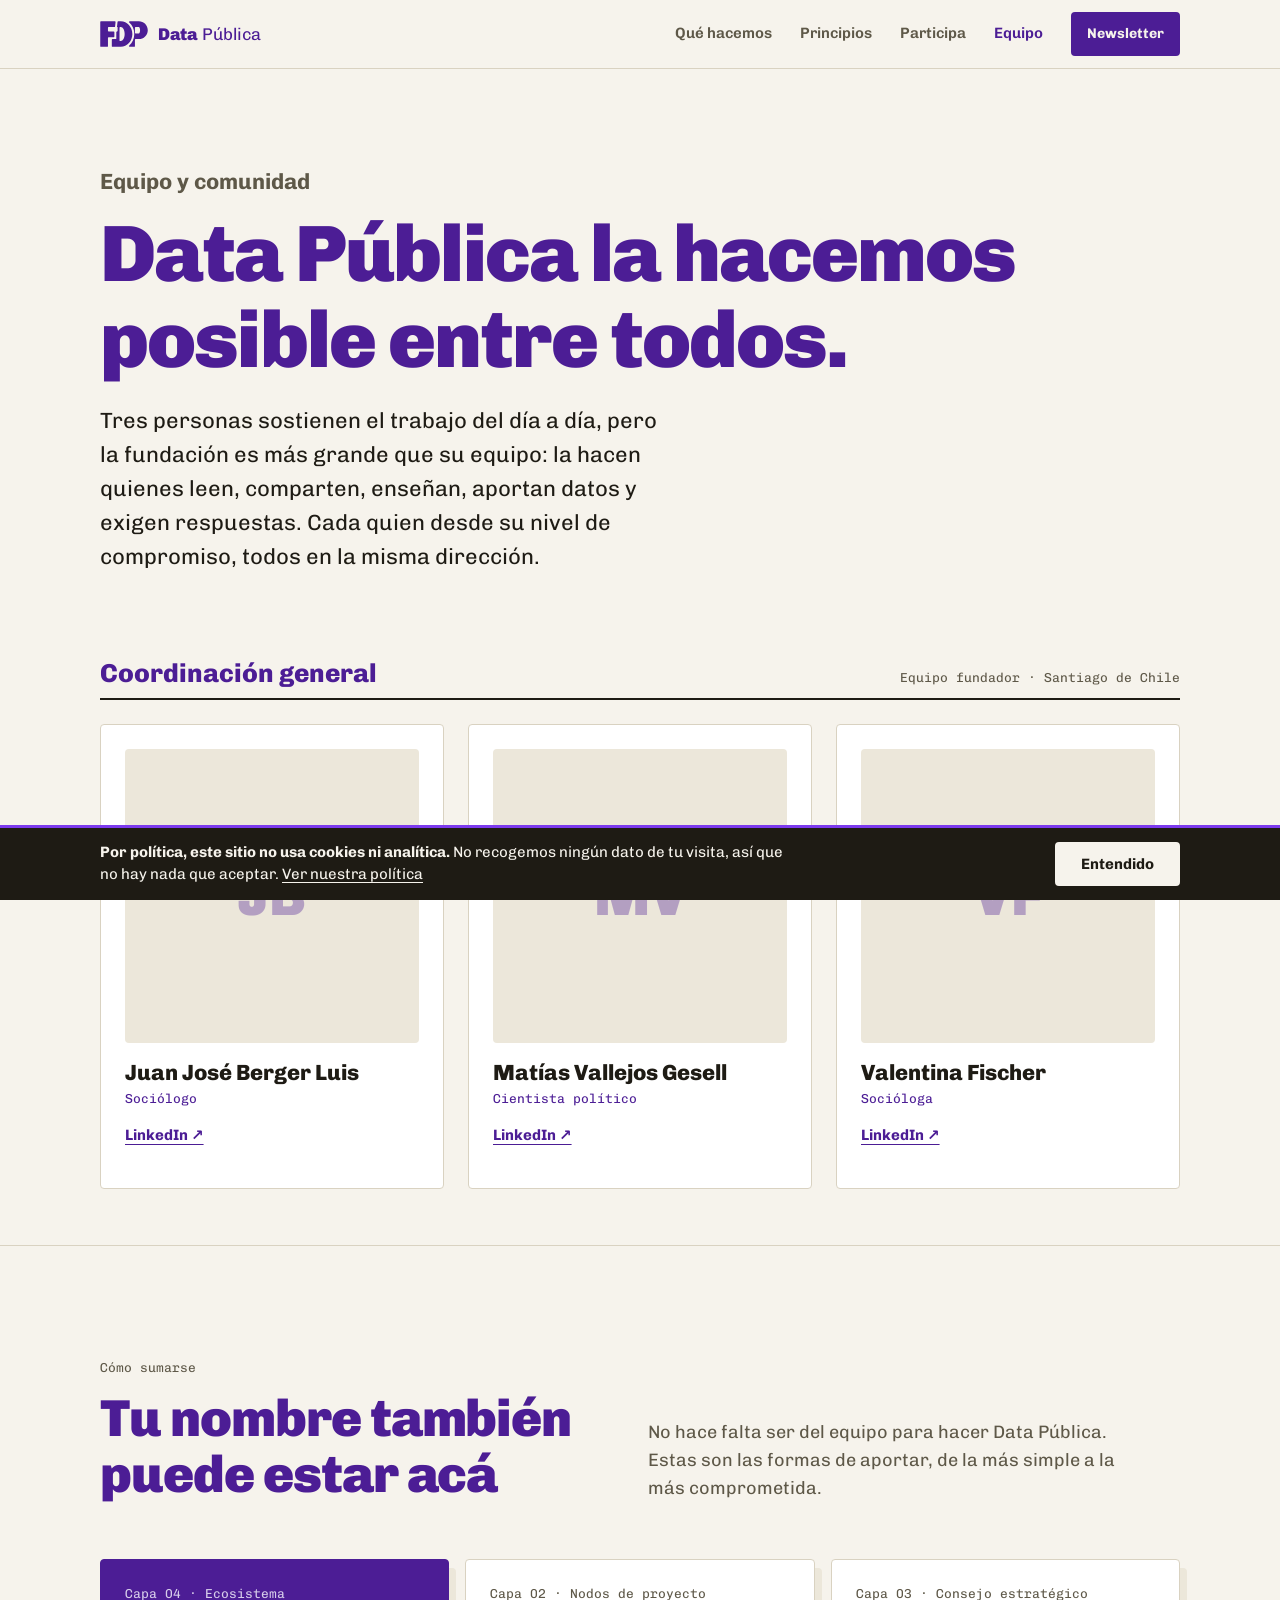
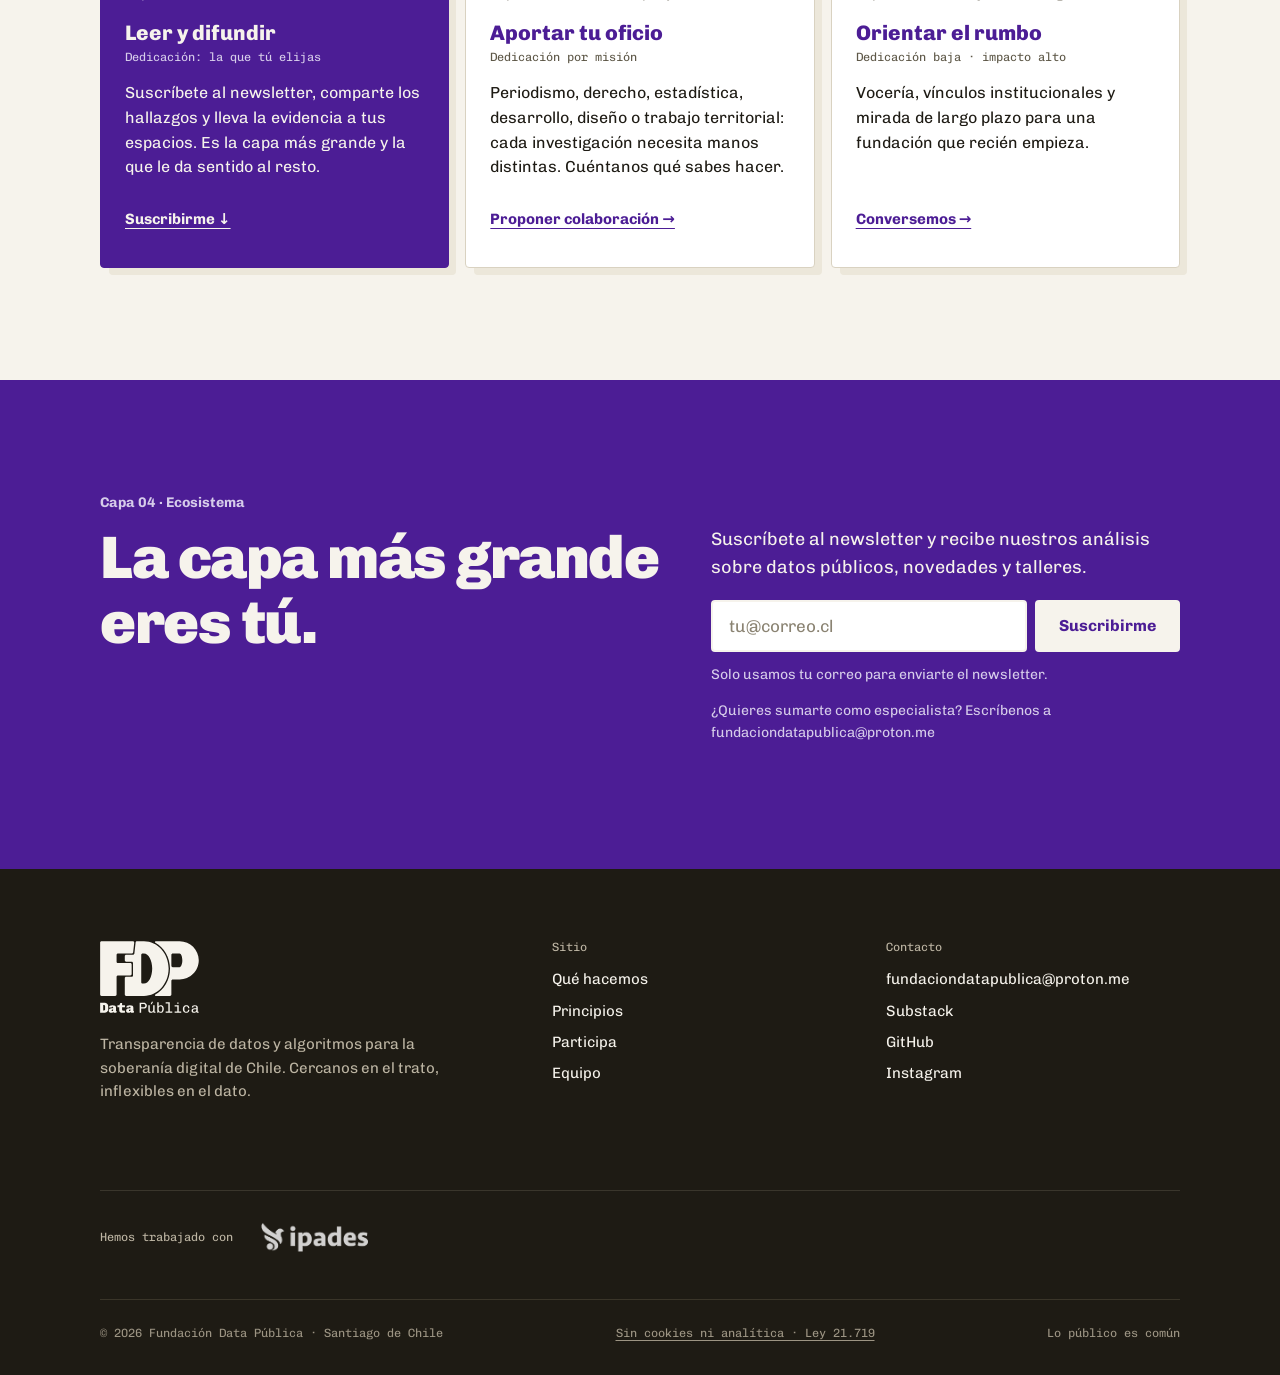
==== commit eabadf16: "Equipo sin jerarquías: los tres en coordinación general y la página como invitación a sumarse Tambié" ====
--- a/equipo.html
+++ b/equipo.html
@@ -20,7 +20,7 @@
     <meta name="theme-color" content="#4C1D95">
     <link rel="icon" href="assets/favicon.svg" type="image/svg+xml">
     <link rel="preload" href="fonts/chivo-latin-wght-normal.woff2" as="font" type="font/woff2" crossorigin>
-    <link rel="stylesheet" href="assets/site.css?v=202610092208">
+    <link rel="stylesheet" href="assets/site.css?v=202610101504">
     <script type="application/ld+json">
     {
       "@context": "https://schema.org",
@@ -28,7 +28,7 @@
         {
           "@type": "Person",
           "name": "Juan José Berger Luis",
-          "jobTitle": "Sociólogo · Dirección Ejecutiva",
+          "jobTitle": "Sociólogo · Coordinación general",
           "sameAs": "https://www.linkedin.com/in/jjbergerluis/",
           "worksFor": {
             "@id": "https://fundaciondatapublica.org/#organizacion"
@@ -37,7 +37,7 @@
         {
           "@type": "Person",
           "name": "Matías Vallejos Gesell",
-          "jobTitle": "Cientista político",
+          "jobTitle": "Cientista político · Coordinación general",
           "sameAs": "https://www.linkedin.com/in/mat%C3%ADas-vallejos-gesell/",
           "worksFor": {
             "@id": "https://fundaciondatapublica.org/#organizacion"
@@ -46,7 +46,7 @@
         {
           "@type": "Person",
           "name": "Valentina Fischer",
-          "jobTitle": "Socióloga",
+          "jobTitle": "Socióloga · Coordinación general",
           "sameAs": "https://www.linkedin.com/in/vfischerd/",
           "worksFor": {
             "@id": "https://fundaciondatapublica.org/#organizacion"
@@ -90,20 +90,20 @@
 
         <header class="cab-pagina">
             <div class="wrap">
-                <p class="kicker">Equipo</p>
-                <h1>Quiénes hacemos Data Pública</h1>
-                <p>Un equipo interdisciplinario —sociología, ciencia política y ciencia de datos— que hace de puente entre el Estado, la técnica y la ciudadanía, para que los datos públicos se gestionen como bienes comunes: transparentes, verificables y útiles para todas las personas.</p>
+                <p class="kicker">Equipo y comunidad</p>
+                <h1>Data Pública la hacemos posible entre todos.</h1>
+                <p>Tres personas sostienen el trabajo del día a día, pero la fundación es más grande que su equipo: la hacen quienes leen, comparten, enseñan, aportan datos y exigen respuestas. Cada quien desde su nivel de compromiso, todos en la misma dirección.</p>
             </div>
         </header>
 
         <section class="wrap">
             <div class="grupo">
-                <div class="grupo-cab"><h2>Equipo fundador</h2><span>Santiago de Chile</span></div>
+                <div class="grupo-cab"><h2>Coordinación general</h2><span>Equipo fundador · Santiago de Chile</span></div>
                 <div class="personas">
                     <article class="persona">
                         <div class="retrato"><span class="ini" aria-hidden="true">JB</span></div>
                         <h3>Juan José Berger Luis</h3>
-                        <p class="cargo">Sociólogo · Dirección Ejecutiva</p>
+                        <p class="cargo">Sociólogo</p>
                         <p class="enlaces"><a href="https://www.linkedin.com/in/jjbergerluis/" target="_blank" rel="noopener">LinkedIn ↗</a></p>
                     </article>
                     <article class="persona">
@@ -117,6 +117,41 @@
                         <h3>Valentina Fischer</h3>
                         <p class="cargo">Socióloga</p>
                         <p class="enlaces"><a href="https://www.linkedin.com/in/vfischerd/" target="_blank" rel="noopener">LinkedIn ↗</a></p>
+                    </article>
+                </div>
+            </div>
+        </section>
+
+        <section class="seccion">
+            <div class="wrap">
+                <div class="seccion-cab">
+                    <div>
+                        <span class="folio">Cómo sumarse</span>
+                        <h2>Tu nombre también puede estar acá</h2>
+                    </div>
+                    <p>No hace falta ser del equipo para hacer Data Pública. Estas son las formas de aportar, de la más simple a la más comprometida.</p>
+                </div>
+                <div class="capas tres">
+                    <article class="capa destacada">
+                        <span class="num">Capa 04 · Ecosistema</span>
+                        <h3>Leer y difundir</h3>
+                        <p class="dedic">Dedicación: la que tú elijas</p>
+                        <p>Suscríbete al newsletter, comparte los hallazgos y lleva la evidencia a tus espacios. Es la capa más grande y la que le da sentido al resto.</p>
+                        <a href="#newsletter">Suscribirme ↓</a>
+                    </article>
+                    <article class="capa">
+                        <span class="num">Capa 02 · Nodos de proyecto</span>
+                        <h3>Aportar tu oficio</h3>
+                        <p class="dedic">Dedicación por misión</p>
+                        <p>Periodismo, derecho, estadística, desarrollo, diseño o trabajo territorial: cada investigación necesita manos distintas. Cuéntanos qué sabes hacer.</p>
+                        <a href="mailto:fundaciondatapublica@proton.me?subject=Quiero%20aportar%20en%20un%20proyecto">Proponer colaboración →</a>
+                    </article>
+                    <article class="capa">
+                        <span class="num">Capa 03 · Consejo estratégico</span>
+                        <h3>Orientar el rumbo</h3>
+                        <p class="dedic">Dedicación baja · impacto alto</p>
+                        <p>Vocería, vínculos institucionales y mirada de largo plazo para una fundación que recién empieza.</p>
+                        <a href="mailto:fundaciondatapublica@proton.me?subject=Consejo%20estrat%C3%A9gico">Conversemos →</a>
                     </article>
                 </div>
             </div>
@@ -196,6 +231,6 @@
         </div>
     </div>
 
-    <script src="assets/site.js?v=202610092208"></script>
+    <script src="assets/site.js?v=202610101504"></script>
 </body>
 </html>
--- a/assets/site.css
+++ b/assets/site.css
@@ -519,3 +519,8 @@
   /* el botón de secciones sube para no quedar tapado */
   .atajos { bottom: calc(132px + env(safe-area-inset-bottom, 0px)); }
 }
+@media (min-width: 860px) { .capas.tres { grid-template-columns: repeat(3, 1fr); } }
+
+/* TRUST, CARE y FAIR centrados sobre su columna */
+.marco h3, .marco .sub { text-align: center; }
+.marco .sub { margin-left: auto; margin-right: auto; max-width: 30ch; }
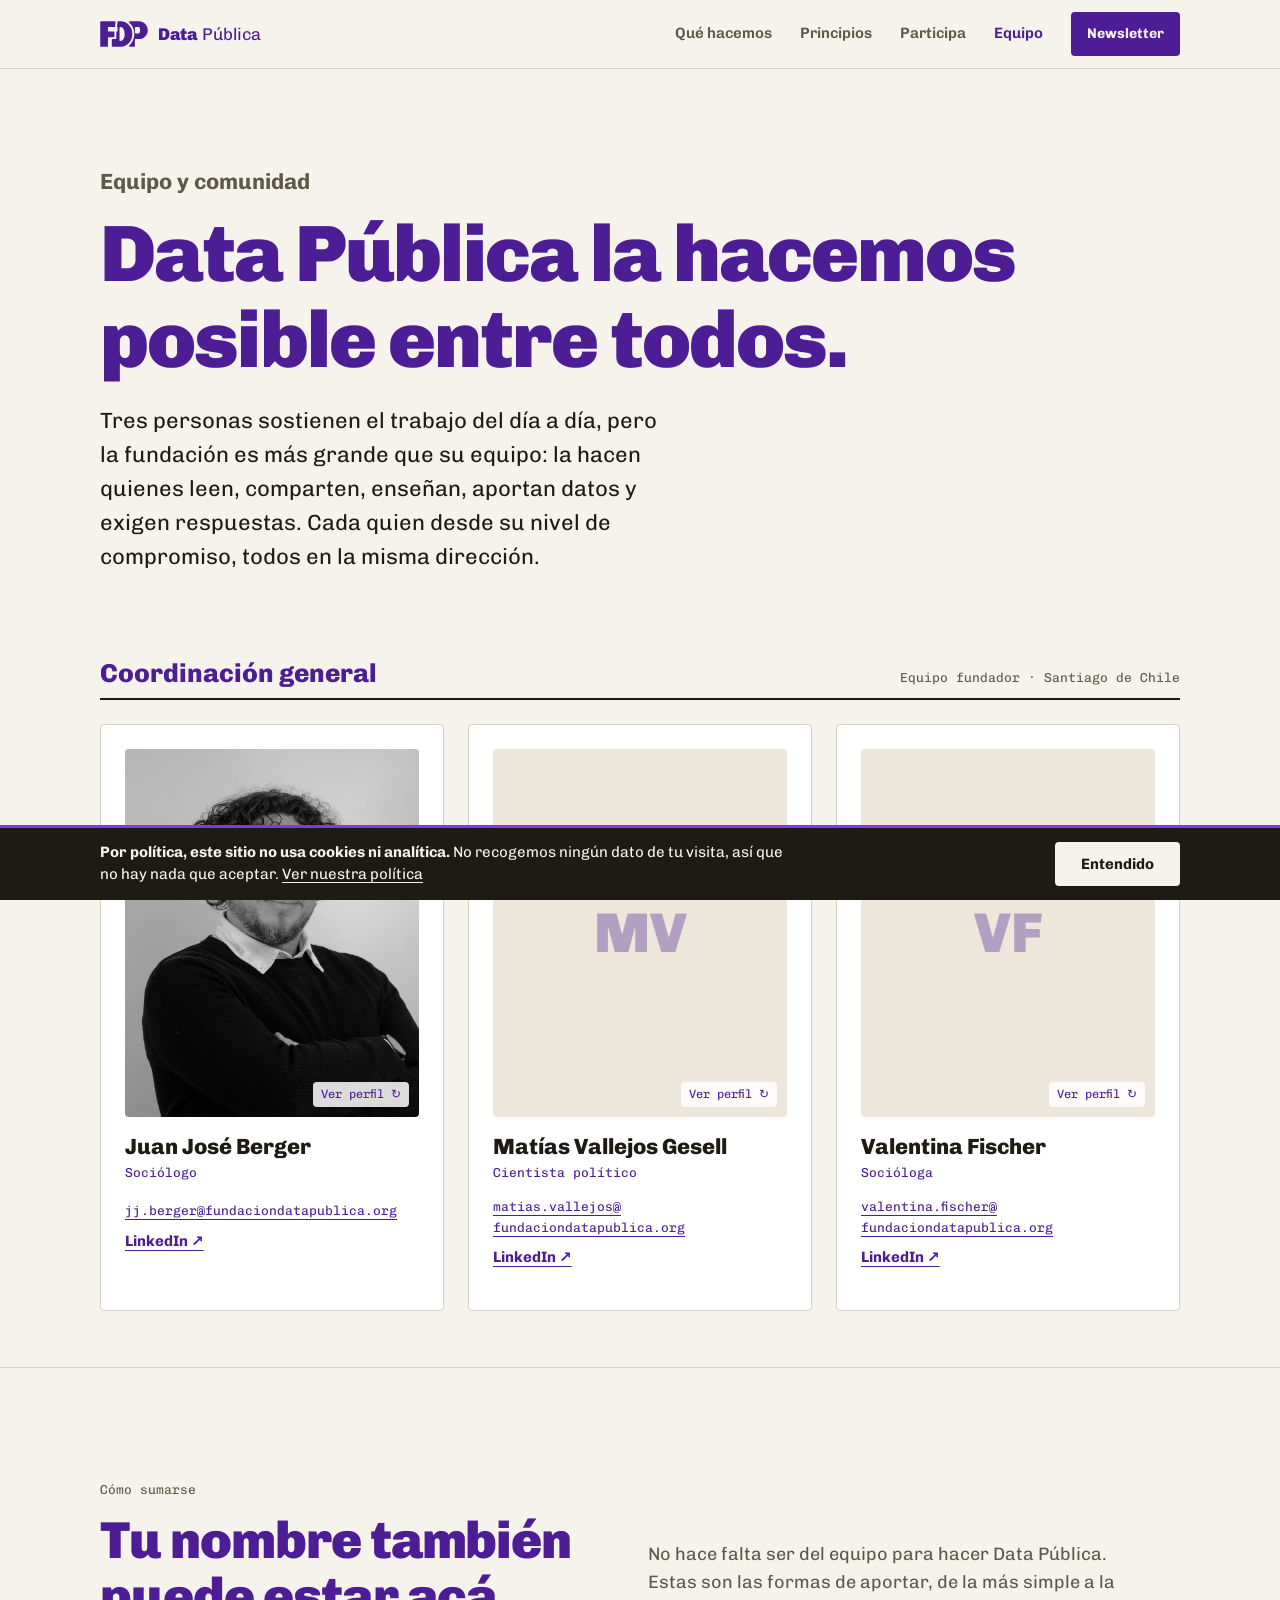
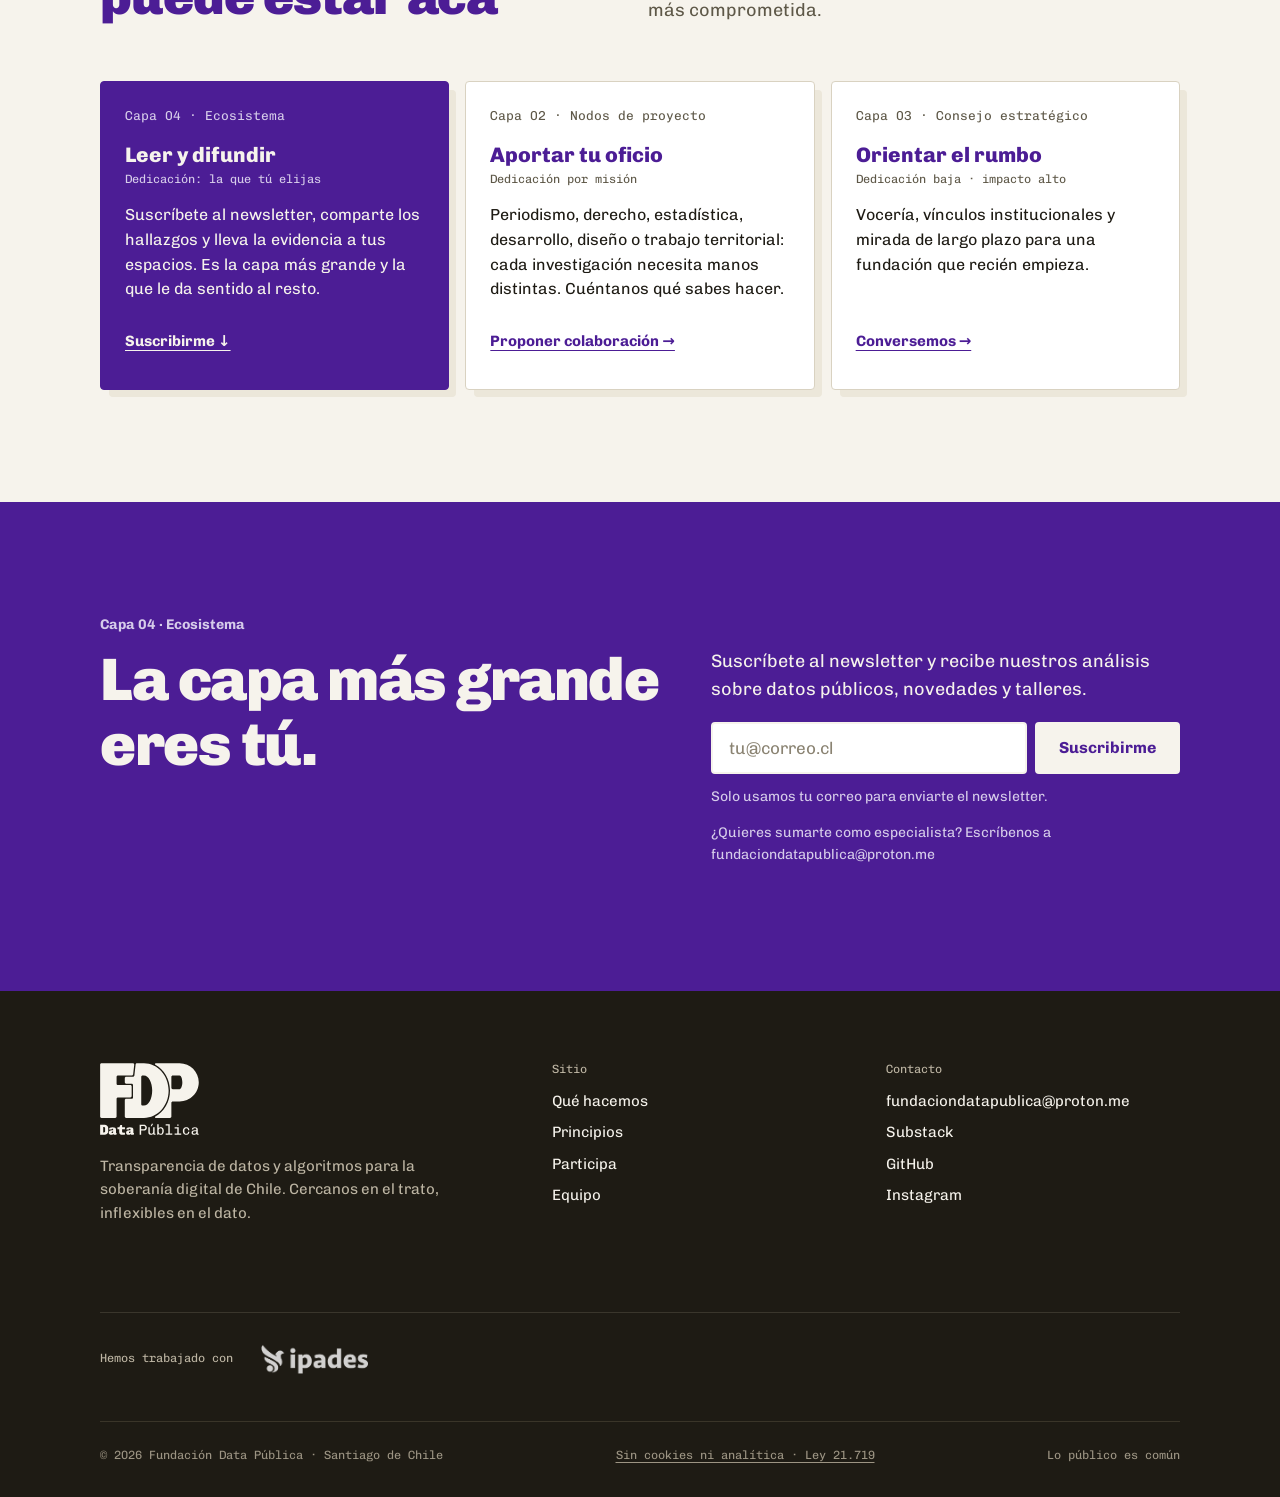
==== commit 31a85283: "Equipo: tarjetas que giran con resumen del CV, correo y LinkedIn Al frente la foto; al dorso, el res" ====
--- a/equipo.html
+++ b/equipo.html
@@ -27,7 +27,7 @@
       "@graph": [
         {
           "@type": "Person",
-          "name": "Juan José Berger Luis",
+          "name": "Juan José Berger",
           "jobTitle": "Sociólogo · Coordinación general",
           "sameAs": "https://www.linkedin.com/in/jjbergerluis/",
           "worksFor": {
@@ -101,22 +101,55 @@
                 <div class="grupo-cab"><h2>Coordinación general</h2><span>Equipo fundador · Santiago de Chile</span></div>
                 <div class="personas">
                     <article class="persona">
-                        <div class="retrato"><span class="ini" aria-hidden="true">JB</span></div>
-                        <h3>Juan José Berger Luis</h3>
+                        <div class="giro" tabindex="0">
+                            <div class="giro-int">
+                                <div class="cara frente">
+                                    <img src="assets/equipo/juan-jose-berger.jpg" alt="Retrato de Juan José Berger" width="960" height="1200" loading="lazy">
+                                    <span class="girar" aria-hidden="true">Ver perfil ↻</span>
+                                </div>
+                                <div class="cara dorso">
+                                    <img class="difusa" src="assets/equipo/juan-jose-berger.jpg" alt="" loading="lazy">
+                                    <p>Sociólogo con experiencia en coordinación de proyectos y fortalecimiento institucional en el sector público y la educación superior. Trabajó en la Subsecretaría de Desarrollo Regional (SUBDERE), en programas de modernización del Estado, y coordinó programas en la Facultad de Gobierno de la Universidad de Chile. Es Magíster en Comunicación Social (Universidad de Chile) y se formó en ciencia de datos en la Pontificia Universidad Católica. En Data Pública se encarga del cumplimiento y el financiamiento, y articula las alianzas que permiten sostener el trabajo por la transparencia y los datos públicos.</p>
+                                </div>
+                            </div>
+                        </div>
+                        <h3>Juan José Berger</h3>
                         <p class="cargo">Sociólogo</p>
-                        <p class="enlaces"><a href="https://www.linkedin.com/in/jjbergerluis/" target="_blank" rel="noopener">LinkedIn ↗</a></p>
+                        <p class="enlaces"><a href="mailto:jj.berger@fundaciondatapublica.org">jj.berger@<wbr>fundaciondatapublica.org</a><br><a href="https://www.linkedin.com/in/jjbergerluis/" target="_blank" rel="noopener">LinkedIn ↗</a></p>
                     </article>
                     <article class="persona">
-                        <div class="retrato"><span class="ini" aria-hidden="true">MV</span></div>
+                        <div class="giro" tabindex="0">
+                            <div class="giro-int">
+                                <div class="cara frente">
+                                    <span class="ini" aria-hidden="true">MV</span>
+                                    <span class="girar" aria-hidden="true">Ver perfil ↻</span>
+                                </div>
+                                <div class="cara dorso">
+                                    <p>Cientista político. En Data Pública se encarga de la administración: la constitución legal, los estatutos y la gestión interna de la fundación.</p>
+                                </div>
+                            </div>
+                        </div>
                         <h3>Matías Vallejos Gesell</h3>
                         <p class="cargo">Cientista político</p>
-                        <p class="enlaces"><a href="https://www.linkedin.com/in/mat%C3%ADas-vallejos-gesell/" target="_blank" rel="noopener">LinkedIn ↗</a></p>
+                        <p class="enlaces"><a href="mailto:matias.vallejos@fundaciondatapublica.org">matias.vallejos@<wbr>fundaciondatapublica.org</a><br><a href="https://www.linkedin.com/in/mat%C3%ADas-vallejos-gesell/" target="_blank" rel="noopener">LinkedIn ↗</a></p>
                     </article>
                     <article class="persona">
-                        <div class="retrato"><span class="ini" aria-hidden="true">VF</span></div>
+                        <!-- Tarjeta que gira: al frente la foto, al dorso la biografía sobre la foto difuminada.
+                             Al dorso: resumen del CV y lo que hace en la fundación, con el texto de Valentina como modelo. Con foto: <img> en el frente y <img class="difusa" alt=""> en el dorso. -->
+                        <div class="giro" tabindex="0">
+                            <div class="giro-int">
+                                <div class="cara frente">
+                                    <span class="ini" aria-hidden="true">VF</span>
+                                    <span class="girar" aria-hidden="true">Ver perfil ↻</span>
+                                </div>
+                                <div class="cara dorso">
+                                    <p>Socióloga con más de ocho años de experiencia en investigación, análisis de datos y gestión de proyectos en el sector público y privado. Trabajó en la Subsecretaría de Prevención del Delito, donde coordinó la articulación entre organismos públicos y lideró equipos para la implementación de la Ley 21.659. Es Magíster en Sociología y Demografía (Universitat Pompeu Fabra) y se formó en análisis de datos en Adalab, España. En Data Pública aporta rigor metodológico y experiencia en articulación intersectorial para convertir evidencia en política pública.</p>
+                                </div>
+                            </div>
+                        </div>
                         <h3>Valentina Fischer</h3>
                         <p class="cargo">Socióloga</p>
-                        <p class="enlaces"><a href="https://www.linkedin.com/in/vfischerd/" target="_blank" rel="noopener">LinkedIn ↗</a></p>
+                        <p class="enlaces"><a href="mailto:valentina.fischer@fundaciondatapublica.org">valentina.fischer@<wbr>fundaciondatapublica.org</a><br><a href="https://www.linkedin.com/in/vfischerd/" target="_blank" rel="noopener">LinkedIn ↗</a></p>
                     </article>
                 </div>
             </div>
--- a/assets/site.css
+++ b/assets/site.css
@@ -335,10 +335,10 @@
 .grupo-cab span { font-family: var(--mono); font-size: 13px; color: var(--tinta-2); }
 .personas { display: grid; gap: 24px; }
 @media (min-width: 720px) { .personas { grid-template-columns: repeat(2, 1fr); } }
-@media (min-width: 1040px) { .personas { grid-template-columns: repeat(3, 1fr); } }
+@media (min-width: 1120px) { .personas { grid-template-columns: repeat(3, 1fr); } }
 .persona { background: #fff; border: 1px solid var(--filete); border-radius: var(--radio); padding: 24px; }
 .persona .retrato {
-  aspect-ratio: 1; background: var(--papel-2); border-radius: var(--radio); margin-bottom: 18px;
+  aspect-ratio: 4 / 5; background: var(--papel-2); border-radius: var(--radio); margin-bottom: 18px;
   display: grid; place-items: center; overflow: hidden;
 }
 .persona .retrato img { width: 100%; height: 100%; object-fit: cover; filter: grayscale(1); }
@@ -347,6 +347,25 @@
 .persona .cargo { font-family: var(--mono); font-size: 13px; color: var(--violeta); margin-bottom: 14px; }
 .persona p { font-size: 16px; }
 .persona .enlaces a { font-weight: 700; color: var(--violeta); font-size: 15px; margin-right: 16px; text-underline-offset: 4px; }
+/* Tarjeta que gira: foto al frente; al dorso, la biografía sobre la foto difuminada en blanco.
+   Gira con el cursor, con el teclado (foco) y, en pantallas táctiles, al tocarla (site.js). */
+.giro { position: relative; aspect-ratio: 4 / 5; margin-bottom: 18px; perspective: 1200px; cursor: pointer; border-radius: var(--radio); }
+.giro:focus-visible { outline: 2px solid var(--violeta); outline-offset: 3px; }
+.giro-int { position: absolute; inset: 0; transform-style: preserve-3d; transition: transform .7s cubic-bezier(.2, .7, .2, 1); }
+.giro:hover .giro-int, .giro:focus-visible .giro-int, .giro.volteada .giro-int { transform: rotateY(180deg); }
+.cara { position: absolute; inset: 0; border-radius: var(--radio); overflow: hidden; -webkit-backface-visibility: hidden; backface-visibility: hidden; }
+.frente { background: var(--papel-2); display: grid; place-items: center; }
+.frente img { width: 100%; height: 100%; object-fit: cover; filter: grayscale(1); }
+.frente .ini { font-weight: 900; font-size: 56px; color: var(--violeta); opacity: .35; }
+.frente .girar { position: absolute; right: 10px; bottom: 10px; font-family: var(--mono); font-size: 12px; color: var(--violeta); background: rgba(255, 255, 255, .85); padding: 3px 8px; border-radius: var(--radio); }
+.dorso { transform: rotateY(180deg); background: #fff; border: 1px solid var(--filete); display: flex; align-items: center; padding: 18px; }
+.dorso .difusa { position: absolute; inset: -24px; width: calc(100% + 48px); height: calc(100% + 48px); object-fit: cover; filter: grayscale(1) blur(10px); opacity: .12; }
+.persona .dorso p { position: relative; margin: 0; max-height: 100%; overflow-y: auto; font-size: 13px; line-height: 1.45; color: var(--tinta); }
+@media (prefers-reduced-motion: reduce) {
+  .giro-int { transition: none; transform: none !important; }
+  .dorso { transform: none; opacity: 0; transition: opacity .2s; }
+  .giro:hover .dorso, .giro:focus-visible .dorso, .giro.volteada .dorso { opacity: 1; }
+}
 .persona.vacante { background: transparent; border-style: dashed; display: grid; place-items: center; text-align: center; min-height: 220px; color: var(--tinta-2); }
 .persona.vacante p { margin: 0; font-size: 15px; }
 
@@ -524,3 +543,9 @@
 /* TRUST, CARE y FAIR centrados sobre su columna */
 .marco h3, .marco .sub { text-align: center; }
 .marco .sub { margin-left: auto; margin-right: auto; max-width: 30ch; }
+
+/* Dorso centrado; correo y LinkedIn bajo el nombre. */
+.dorso { flex-direction: column; justify-content: center; gap: 10px; }
+.persona .dorso p { max-height: none; overflow: visible; }
+.persona .enlaces { line-height: 1.6; }
+.persona .enlaces a[href^="mailto:"] { display: inline-block; margin-bottom: 6px; font-family: var(--mono); font-size: 13px; font-weight: 400; }
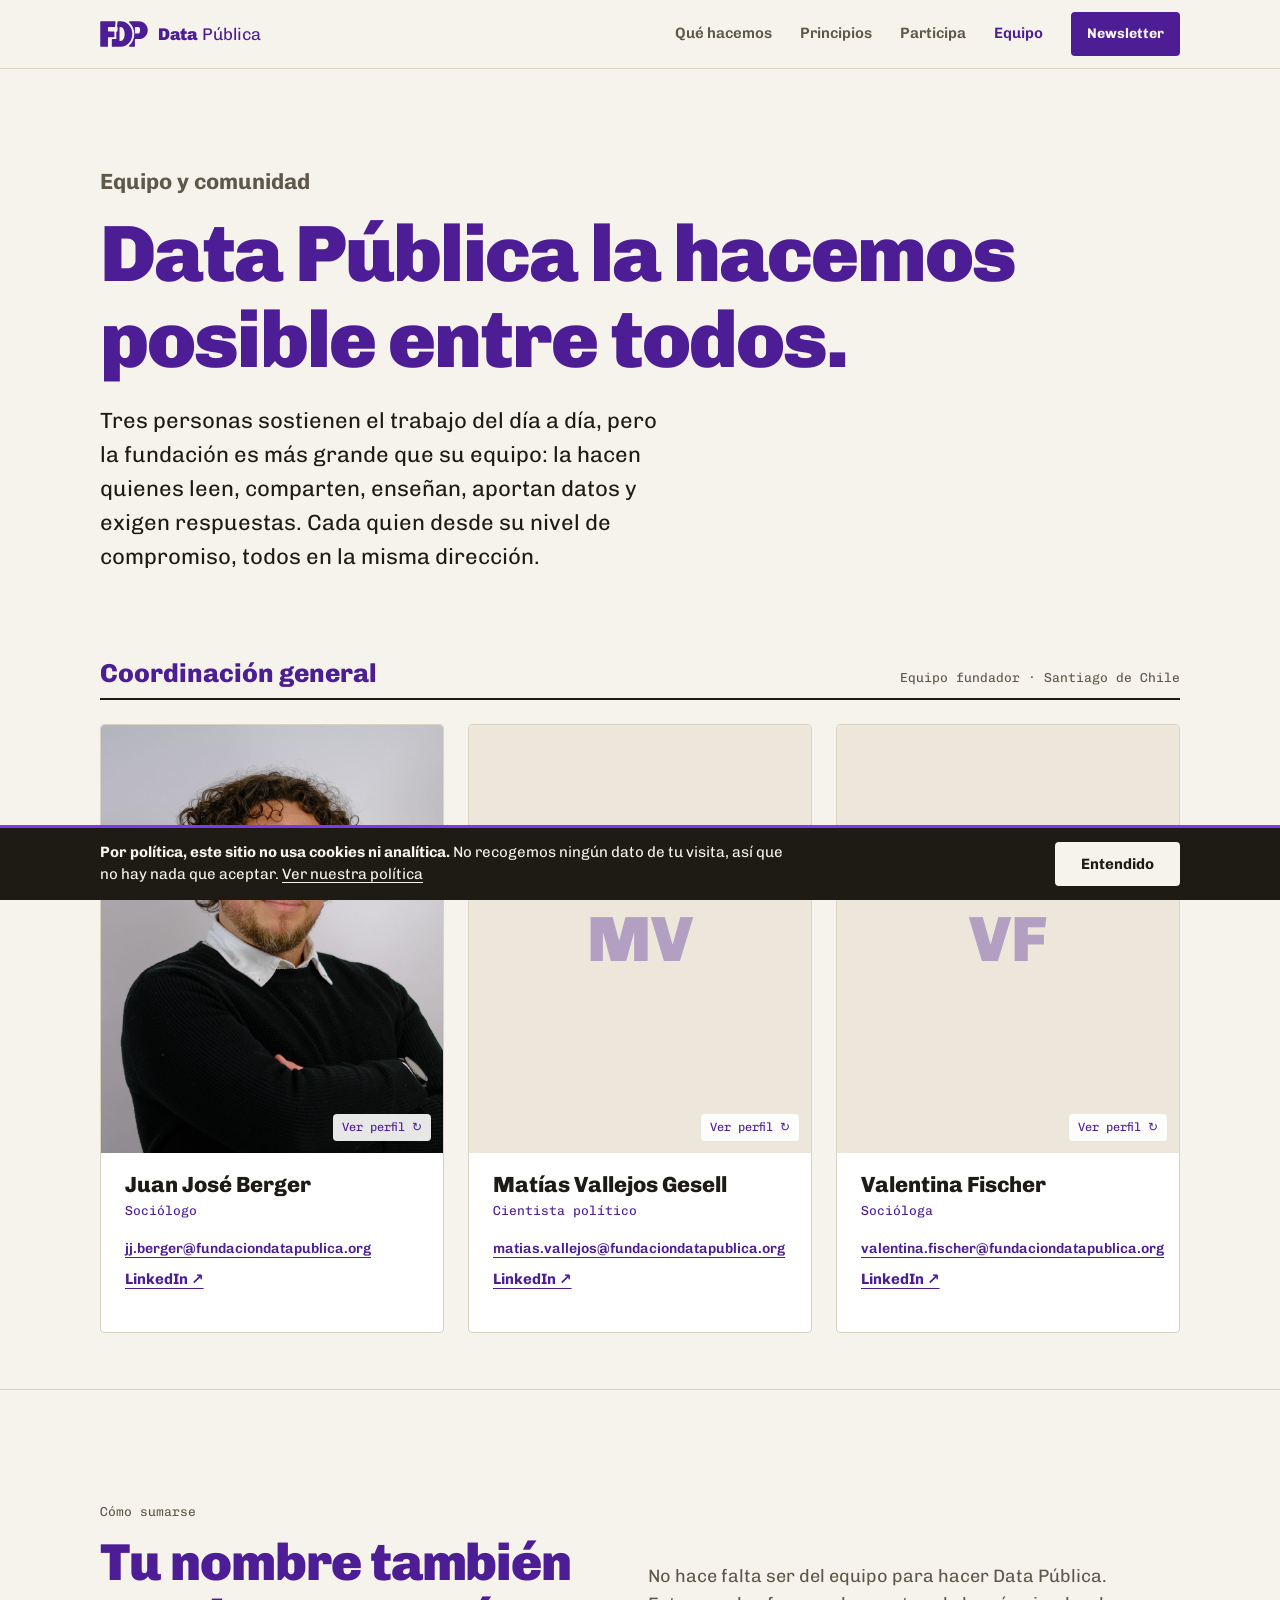
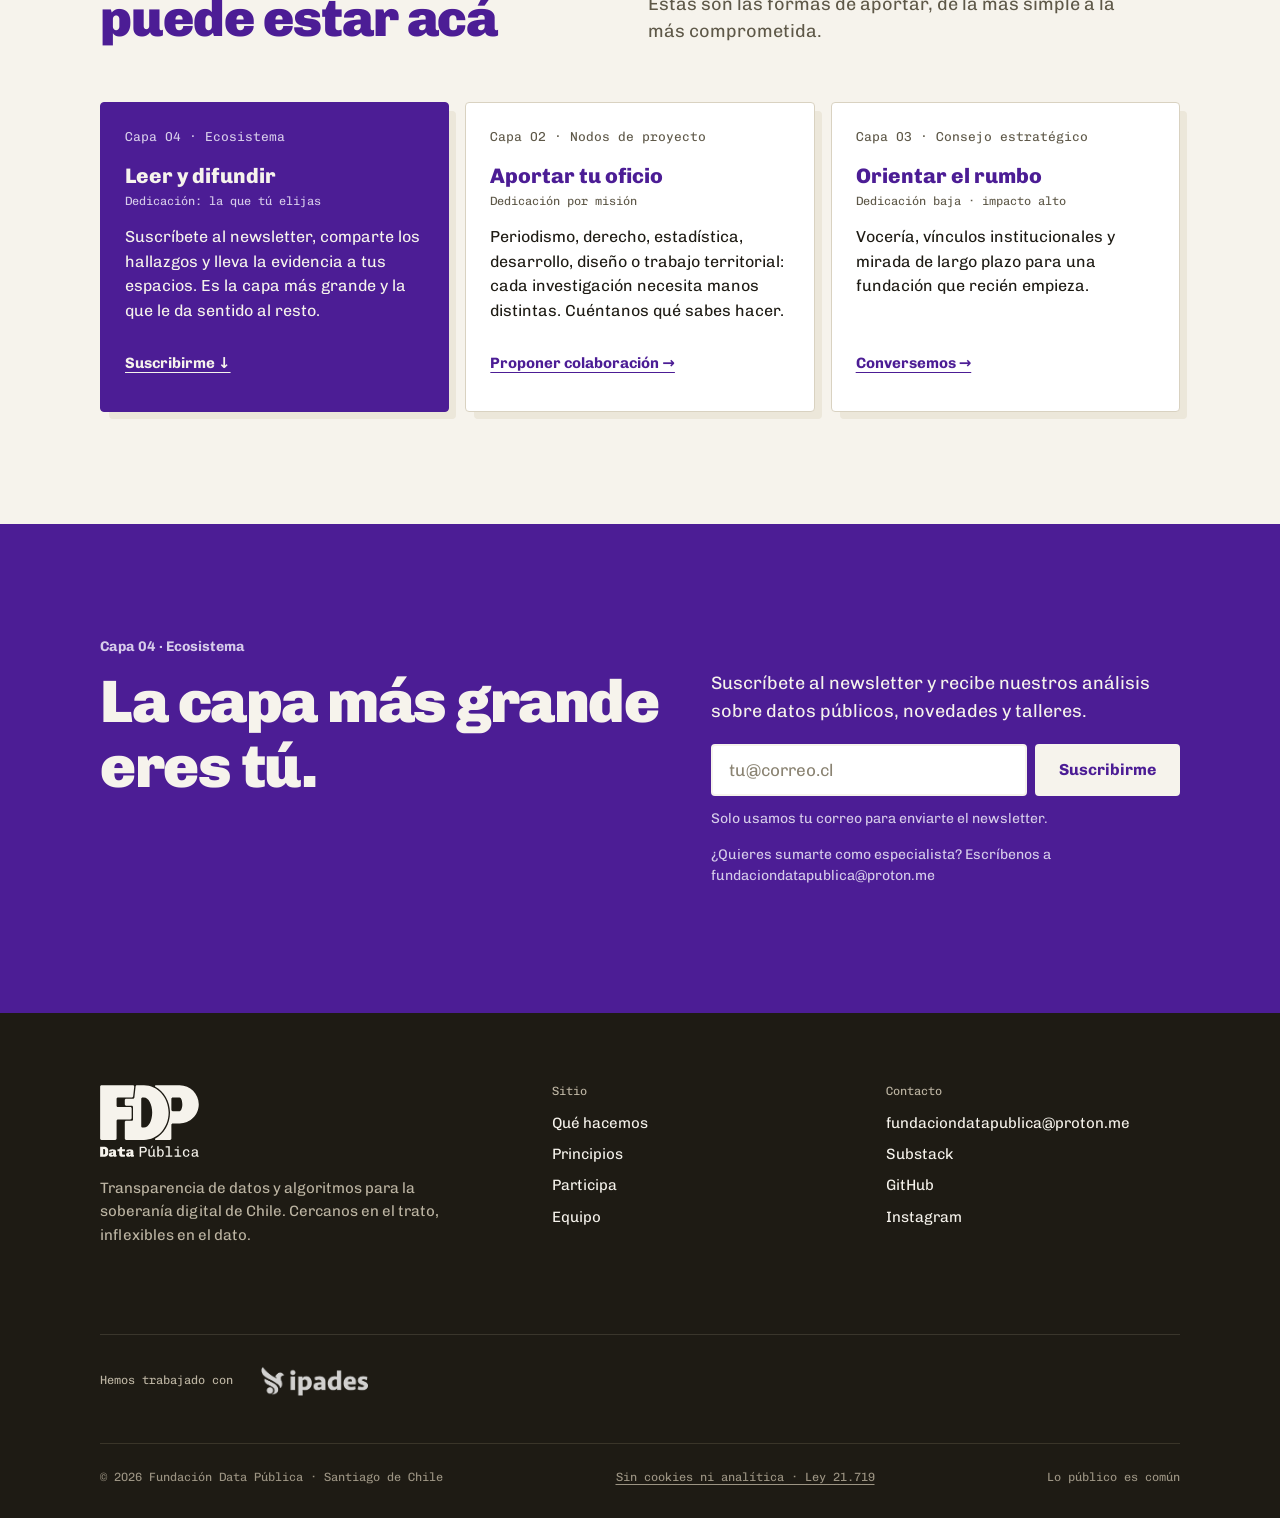
==== commit 72820b7a: "Equipo: fotos a color de borde a borde, correos en una línea y sin título repetido Al frente, la fot" ====
--- a/equipo.html
+++ b/equipo.html
@@ -20,7 +20,7 @@
     <meta name="theme-color" content="#4C1D95">
     <link rel="icon" href="assets/favicon.svg" type="image/svg+xml">
     <link rel="preload" href="fonts/chivo-latin-wght-normal.woff2" as="font" type="font/woff2" crossorigin>
-    <link rel="stylesheet" href="assets/site.css?v=202610101504">
+    <link rel="stylesheet" href="assets/site.css?v=202611031800">
     <script type="application/ld+json">
     {
       "@context": "https://schema.org",
@@ -109,13 +109,13 @@
                                 </div>
                                 <div class="cara dorso">
                                     <img class="difusa" src="assets/equipo/juan-jose-berger.jpg" alt="" loading="lazy">
-                                    <p>Sociólogo con experiencia en coordinación de proyectos y fortalecimiento institucional en el sector público y la educación superior. Trabajó en la Subsecretaría de Desarrollo Regional (SUBDERE), en programas de modernización del Estado, y coordinó programas en la Facultad de Gobierno de la Universidad de Chile. Es Magíster en Comunicación Social (Universidad de Chile) y se formó en ciencia de datos en la Pontificia Universidad Católica. En Data Pública se encarga del cumplimiento y el financiamiento, y articula las alianzas que permiten sostener el trabajo por la transparencia y los datos públicos.</p>
+                                    <p>Experiencia en coordinación de proyectos y fortalecimiento institucional en el sector público y la educación superior. Trabajó en la Subsecretaría de Desarrollo Regional (SUBDERE), en programas de modernización del Estado, y coordinó programas en la Facultad de Gobierno de la Universidad de Chile. Es Magíster en Comunicación Social (Universidad de Chile) y se formó en ciencia de datos en la Pontificia Universidad Católica. En Data Pública se encarga del cumplimiento y el financiamiento, y articula las alianzas que permiten sostener el trabajo por la transparencia y los datos públicos.</p>
                                 </div>
                             </div>
                         </div>
                         <h3>Juan José Berger</h3>
                         <p class="cargo">Sociólogo</p>
-                        <p class="enlaces"><a href="mailto:jj.berger@fundaciondatapublica.org">jj.berger@<wbr>fundaciondatapublica.org</a><br><a href="https://www.linkedin.com/in/jjbergerluis/" target="_blank" rel="noopener">LinkedIn ↗</a></p>
+                        <p class="enlaces"><a class="correo" href="mailto:jj.berger@fundaciondatapublica.org">jj.berger@fundaciondatapublica.org</a><br><a href="https://www.linkedin.com/in/jjbergerluis/" target="_blank" rel="noopener">LinkedIn ↗</a></p>
                     </article>
                     <article class="persona">
                         <div class="giro" tabindex="0">
@@ -125,13 +125,13 @@
                                     <span class="girar" aria-hidden="true">Ver perfil ↻</span>
                                 </div>
                                 <div class="cara dorso">
-                                    <p>Cientista político. En Data Pública se encarga de la administración: la constitución legal, los estatutos y la gestión interna de la fundación.</p>
+                                    <p>En Data Pública se encarga de la administración: la constitución legal, los estatutos y la gestión interna de la fundación.</p>
                                 </div>
                             </div>
                         </div>
                         <h3>Matías Vallejos Gesell</h3>
                         <p class="cargo">Cientista político</p>
-                        <p class="enlaces"><a href="mailto:matias.vallejos@fundaciondatapublica.org">matias.vallejos@<wbr>fundaciondatapublica.org</a><br><a href="https://www.linkedin.com/in/mat%C3%ADas-vallejos-gesell/" target="_blank" rel="noopener">LinkedIn ↗</a></p>
+                        <p class="enlaces"><a class="correo" href="mailto:matias.vallejos@fundaciondatapublica.org">matias.vallejos@fundaciondatapublica.org</a><br><a href="https://www.linkedin.com/in/mat%C3%ADas-vallejos-gesell/" target="_blank" rel="noopener">LinkedIn ↗</a></p>
                     </article>
                     <article class="persona">
                         <!-- Tarjeta que gira: al frente la foto, al dorso la biografía sobre la foto difuminada.
@@ -143,13 +143,13 @@
                                     <span class="girar" aria-hidden="true">Ver perfil ↻</span>
                                 </div>
                                 <div class="cara dorso">
-                                    <p>Socióloga con más de ocho años de experiencia en investigación, análisis de datos y gestión de proyectos en el sector público y privado. Trabajó en la Subsecretaría de Prevención del Delito, donde coordinó la articulación entre organismos públicos y lideró equipos para la implementación de la Ley 21.659. Es Magíster en Sociología y Demografía (Universitat Pompeu Fabra) y se formó en análisis de datos en Adalab, España. En Data Pública aporta rigor metodológico y experiencia en articulación intersectorial para convertir evidencia en política pública.</p>
+                                    <p>Más de ocho años de experiencia en investigación, análisis de datos y gestión de proyectos en el sector público y privado. Trabajó en la Subsecretaría de Prevención del Delito, donde coordinó la articulación entre organismos públicos y lideró equipos para la implementación de la Ley 21.659. Es Magíster en Sociología y Demografía (Universitat Pompeu Fabra) y se formó en análisis de datos en Adalab, España. En Data Pública aporta rigor metodológico y experiencia en articulación intersectorial para convertir evidencia en política pública.</p>
                                 </div>
                             </div>
                         </div>
                         <h3>Valentina Fischer</h3>
                         <p class="cargo">Socióloga</p>
-                        <p class="enlaces"><a href="mailto:valentina.fischer@fundaciondatapublica.org">valentina.fischer@<wbr>fundaciondatapublica.org</a><br><a href="https://www.linkedin.com/in/vfischerd/" target="_blank" rel="noopener">LinkedIn ↗</a></p>
+                        <p class="enlaces"><a class="correo" href="mailto:valentina.fischer@fundaciondatapublica.org">valentina.fischer@fundaciondatapublica.org</a><br><a href="https://www.linkedin.com/in/vfischerd/" target="_blank" rel="noopener">LinkedIn ↗</a></p>
                     </article>
                 </div>
             </div>
@@ -264,6 +264,6 @@
         </div>
     </div>
 
-    <script src="assets/site.js?v=202610101504"></script>
+    <script src="assets/site.js?v=202611031800"></script>
 </body>
 </html>
--- a/assets/site.css
+++ b/assets/site.css
@@ -334,8 +334,8 @@
 .grupo-cab h2 { font-size: 26px; font-weight: 800; color: var(--violeta); }
 .grupo-cab span { font-family: var(--mono); font-size: 13px; color: var(--tinta-2); }
 .personas { display: grid; gap: 24px; }
-@media (min-width: 720px) { .personas { grid-template-columns: repeat(2, 1fr); } }
-@media (min-width: 1120px) { .personas { grid-template-columns: repeat(3, 1fr); } }
+@media (min-width: 820px) { .personas { grid-template-columns: repeat(2, minmax(0, 1fr)); } }
+@media (min-width: 1240px) { .personas { grid-template-columns: repeat(3, minmax(0, 1fr)); } }
 .persona { background: #fff; border: 1px solid var(--filete); border-radius: var(--radio); padding: 24px; }
 .persona .retrato {
   aspect-ratio: 4 / 5; background: var(--papel-2); border-radius: var(--radio); margin-bottom: 18px;
@@ -347,25 +347,30 @@
 .persona .cargo { font-family: var(--mono); font-size: 13px; color: var(--violeta); margin-bottom: 14px; }
 .persona p { font-size: 16px; }
 .persona .enlaces a { font-weight: 700; color: var(--violeta); font-size: 15px; margin-right: 16px; text-underline-offset: 4px; }
-/* Tarjeta que gira: foto al frente; al dorso, la biografía sobre la foto difuminada en blanco.
-   Gira con el cursor, con el teclado (foco) y, en pantallas táctiles, al tocarla (site.js). */
-.giro { position: relative; aspect-ratio: 4 / 5; margin-bottom: 18px; perspective: 1200px; cursor: pointer; border-radius: var(--radio); }
-.giro:focus-visible { outline: 2px solid var(--violeta); outline-offset: 3px; }
+/* Tarjeta que gira: la foto a color ocupa todo el ancho de la tarjeta; al dorso, la misma foto
+   atenuada en blanco con el resumen del CV. Gira con el cursor, el teclado (foco) o al tocarla (site.js). */
+.giro { position: relative; aspect-ratio: 4 / 5; margin: -24px -24px 20px; perspective: 1400px; cursor: pointer; }
+.giro:focus-visible { outline: 2px solid var(--violeta); outline-offset: -6px; }
 .giro-int { position: absolute; inset: 0; transform-style: preserve-3d; transition: transform .7s cubic-bezier(.2, .7, .2, 1); }
 .giro:hover .giro-int, .giro:focus-visible .giro-int, .giro.volteada .giro-int { transform: rotateY(180deg); }
-.cara { position: absolute; inset: 0; border-radius: var(--radio); overflow: hidden; -webkit-backface-visibility: hidden; backface-visibility: hidden; }
+.cara { position: absolute; inset: 0; border-radius: var(--radio) var(--radio) 0 0; overflow: hidden; -webkit-backface-visibility: hidden; backface-visibility: hidden; }
 .frente { background: var(--papel-2); display: grid; place-items: center; }
-.frente img { width: 100%; height: 100%; object-fit: cover; filter: grayscale(1); }
-.frente .ini { font-weight: 900; font-size: 56px; color: var(--violeta); opacity: .35; }
-.frente .girar { position: absolute; right: 10px; bottom: 10px; font-family: var(--mono); font-size: 12px; color: var(--violeta); background: rgba(255, 255, 255, .85); padding: 3px 8px; border-radius: var(--radio); }
-.dorso { transform: rotateY(180deg); background: #fff; border: 1px solid var(--filete); display: flex; align-items: center; padding: 18px; }
-.dorso .difusa { position: absolute; inset: -24px; width: calc(100% + 48px); height: calc(100% + 48px); object-fit: cover; filter: grayscale(1) blur(10px); opacity: .12; }
-.persona .dorso p { position: relative; margin: 0; max-height: 100%; overflow-y: auto; font-size: 13px; line-height: 1.45; color: var(--tinta); }
+.frente img { width: 100%; height: 100%; object-fit: cover; object-position: center 20%; }
+.frente .ini { font-weight: 900; font-size: 64px; color: var(--violeta); opacity: .35; }
+.frente .girar { position: absolute; right: 12px; bottom: 12px; font-family: var(--mono); font-size: 12px; color: var(--violeta); background: rgba(255, 255, 255, .9); padding: 4px 9px; border-radius: var(--radio); }
+.dorso { transform: rotateY(180deg); background: #fff; display: flex; flex-direction: column; justify-content: center; padding: 26px; }
+.dorso .difusa { position: absolute; inset: 0; width: 100%; height: 100%; object-fit: cover; object-position: center 20%; }
+.dorso::after { content: ""; position: absolute; inset: 0; background: rgba(255, 255, 255, .86); }
+.persona .dorso p { position: relative; z-index: 1; margin: 0; font-size: 14px; line-height: 1.55; color: var(--tinta); }
 @media (prefers-reduced-motion: reduce) {
   .giro-int { transition: none; transform: none !important; }
   .dorso { transform: none; opacity: 0; transition: opacity .2s; }
   .giro:hover .dorso, .giro:focus-visible .dorso, .giro.volteada .dorso { opacity: 1; }
 }
+/* Bajo el nombre: título, correo en una sola línea y LinkedIn */
+.persona .enlaces { line-height: 1.6; }
+.persona .enlaces .correo { display: inline-block; margin-bottom: 6px; white-space: nowrap; font-size: 14px; font-weight: 600; }
+@media (max-width: 400px) { .persona { padding: 20px; } .giro { margin: -20px -20px 18px; } .persona .enlaces .correo { font-size: 13px; } }
 .persona.vacante { background: transparent; border-style: dashed; display: grid; place-items: center; text-align: center; min-height: 220px; color: var(--tinta-2); }
 .persona.vacante p { margin: 0; font-size: 15px; }
 
@@ -543,9 +548,3 @@
 /* TRUST, CARE y FAIR centrados sobre su columna */
 .marco h3, .marco .sub { text-align: center; }
 .marco .sub { margin-left: auto; margin-right: auto; max-width: 30ch; }
-
-/* Dorso centrado; correo y LinkedIn bajo el nombre. */
-.dorso { flex-direction: column; justify-content: center; gap: 10px; }
-.persona .dorso p { max-height: none; overflow: visible; }
-.persona .enlaces { line-height: 1.6; }
-.persona .enlaces a[href^="mailto:"] { display: inline-block; margin-bottom: 6px; font-family: var(--mono); font-size: 13px; font-weight: 400; }
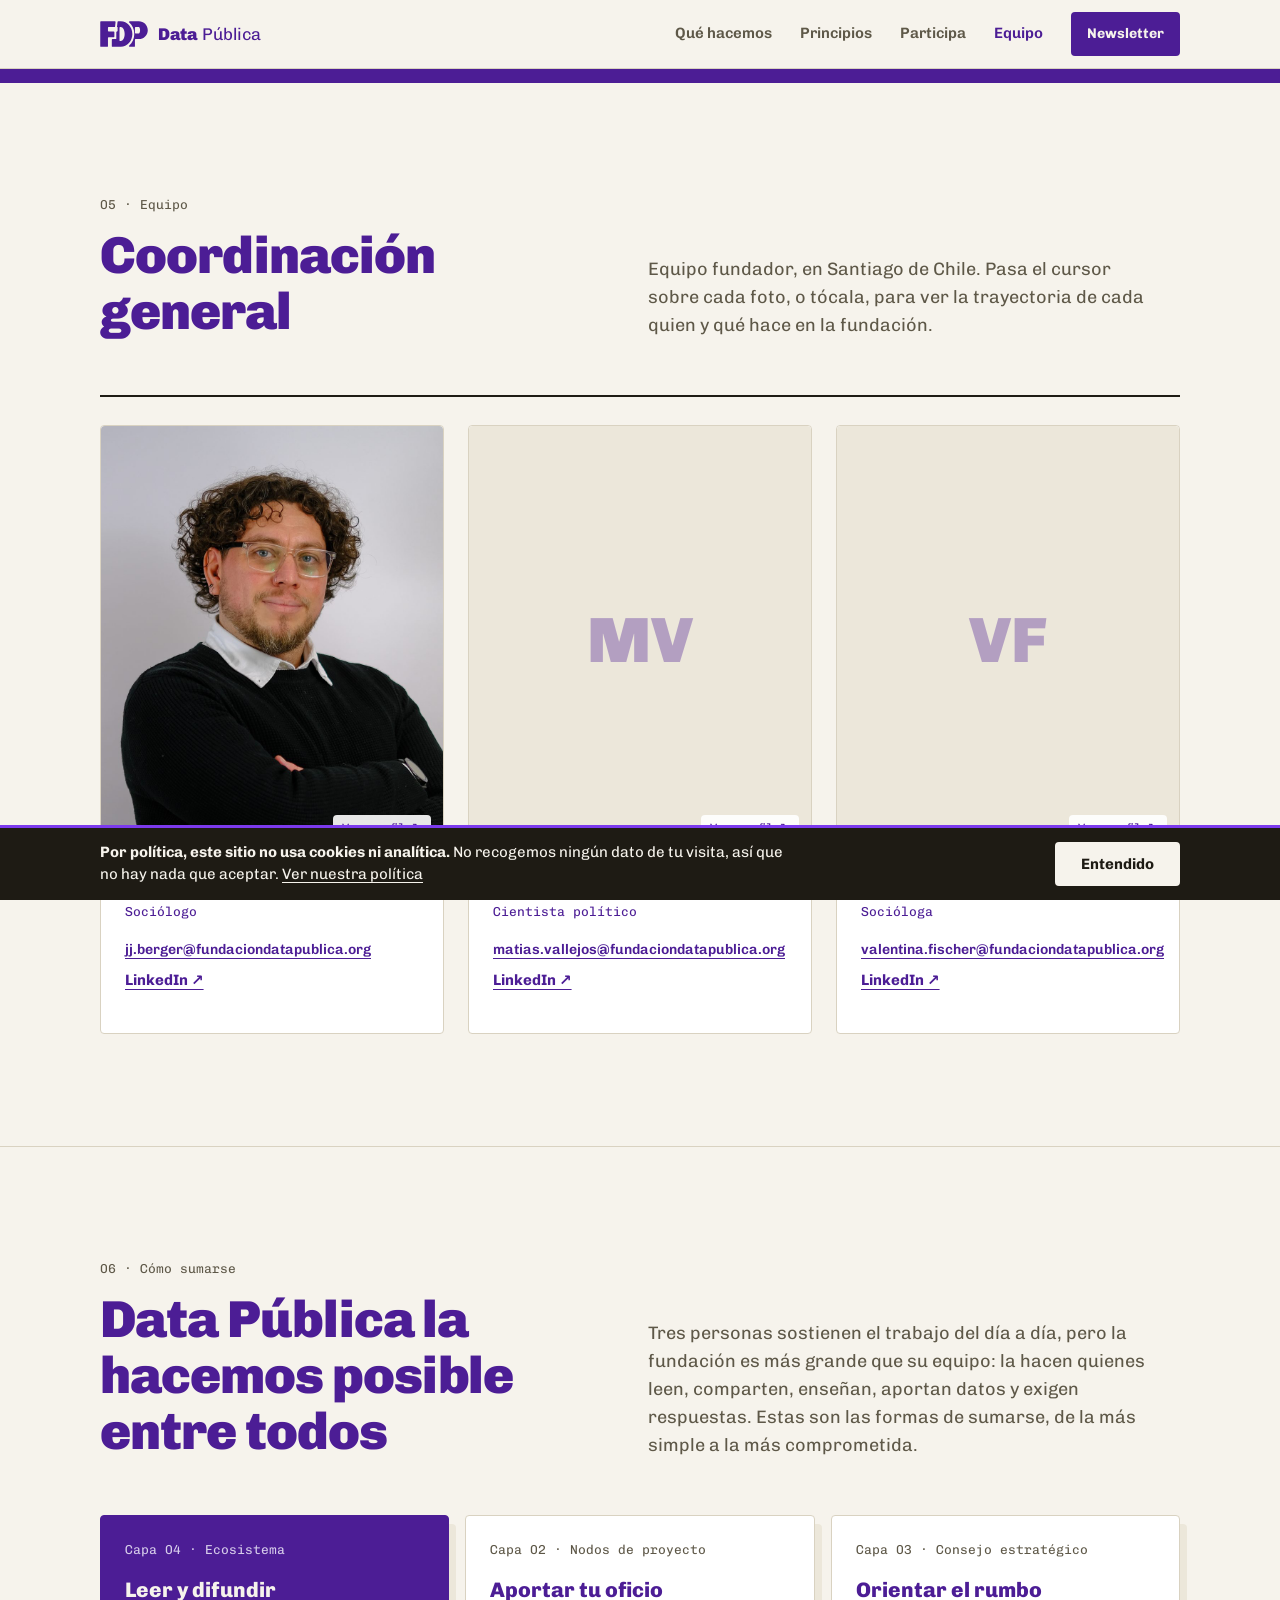
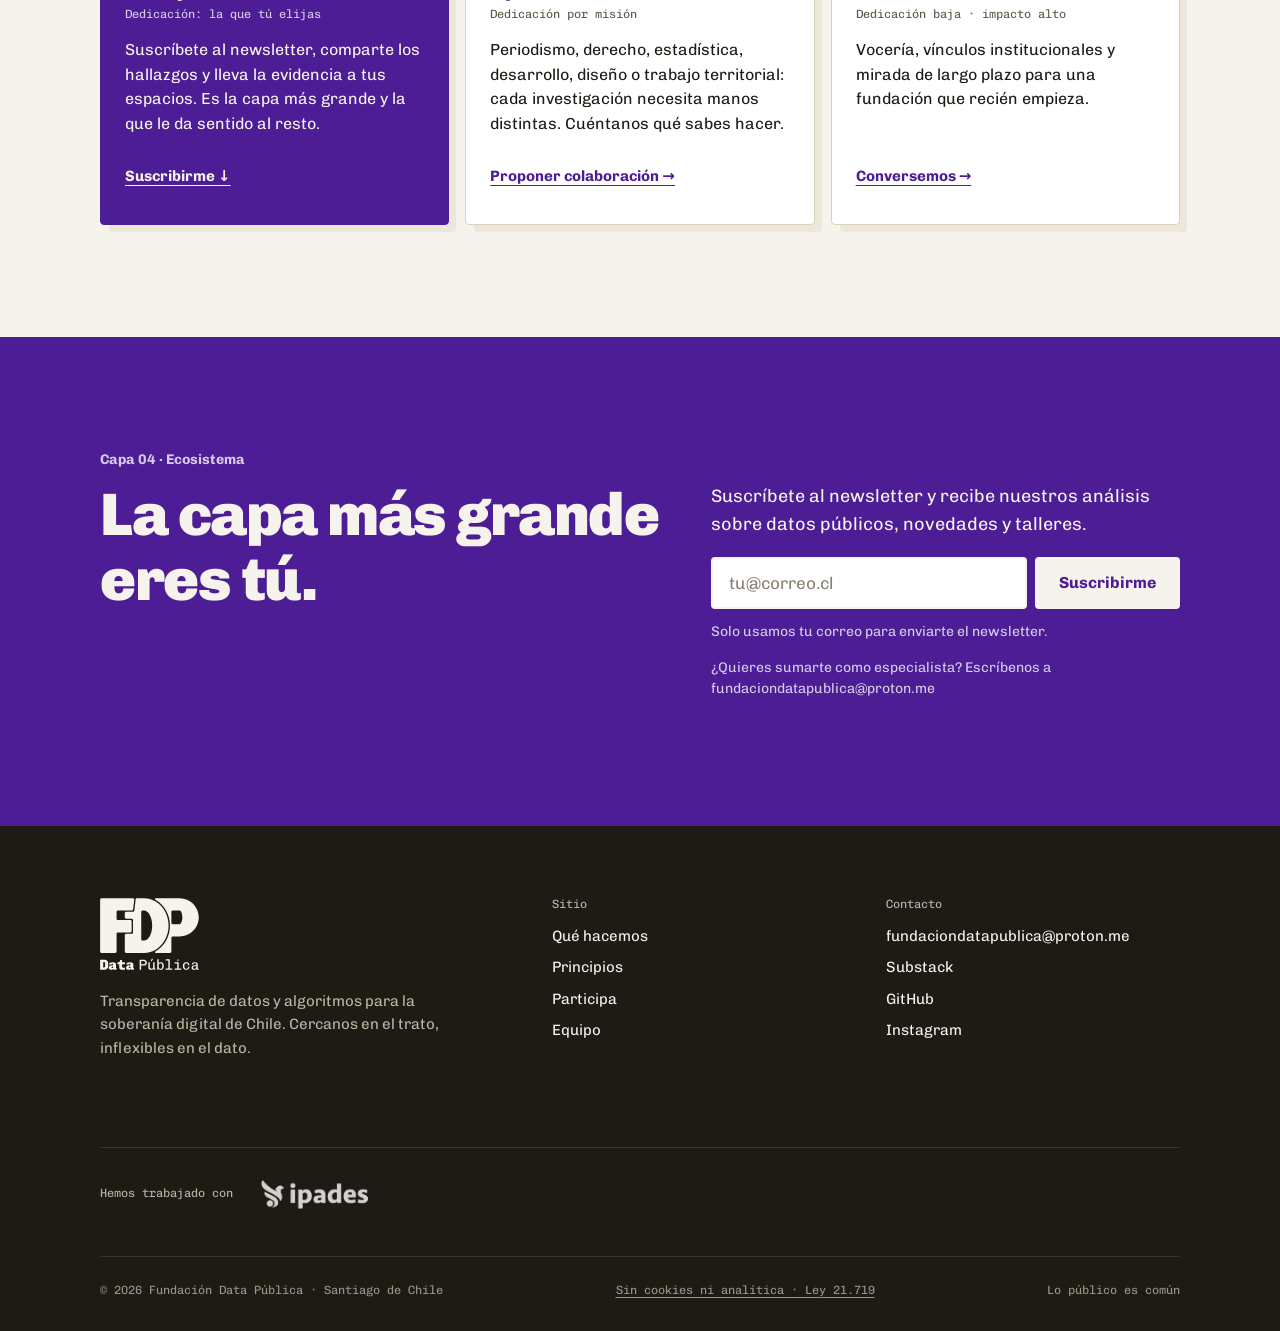
==== commit 9f0a5ade: "Equipo: encabezado con el patrón de la portada y el equipo primero Franja violeta bajo el menú, foli" ====
--- a/equipo.html
+++ b/equipo.html
@@ -20,7 +20,7 @@
     <meta name="theme-color" content="#4C1D95">
     <link rel="icon" href="assets/favicon.svg" type="image/svg+xml">
     <link rel="preload" href="fonts/chivo-latin-wght-normal.woff2" as="font" type="font/woff2" crossorigin>
-    <link rel="stylesheet" href="assets/site.css?v=202611031800">
+    <link rel="stylesheet" href="assets/site.css?v=202611031900">
     <script type="application/ld+json">
     {
       "@context": "https://schema.org",
@@ -88,17 +88,17 @@
 
     <main id="contenido">
 
-        <header class="cab-pagina">
+        <div class="banda" aria-hidden="true"></div>
+
+        <section class="seccion equipo">
             <div class="wrap">
-                <p class="kicker">Equipo y comunidad</p>
-                <h1>Data Pública la hacemos posible entre todos.</h1>
-                <p>Tres personas sostienen el trabajo del día a día, pero la fundación es más grande que su equipo: la hacen quienes leen, comparten, enseñan, aportan datos y exigen respuestas. Cada quien desde su nivel de compromiso, todos en la misma dirección.</p>
-            </div>
-        </header>
-
-        <section class="wrap">
-            <div class="grupo">
-                <div class="grupo-cab"><h2>Coordinación general</h2><span>Equipo fundador · Santiago de Chile</span></div>
+                <div class="seccion-cab">
+                    <div>
+                        <span class="folio">05 · Equipo</span>
+                        <h1>Coordinación general</h1>
+                    </div>
+                    <p>Equipo fundador, en Santiago de Chile. Pasa el cursor sobre cada foto, o tócala, para ver la trayectoria de cada quien y qué hace en la fundación.</p>
+                </div>
                 <div class="personas">
                     <article class="persona">
                         <div class="giro" tabindex="0">
@@ -159,10 +159,10 @@
             <div class="wrap">
                 <div class="seccion-cab">
                     <div>
-                        <span class="folio">Cómo sumarse</span>
-                        <h2>Tu nombre también puede estar acá</h2>
+                        <span class="folio">06 · Cómo sumarse</span>
+                        <h2>Data Pública la hacemos posible entre todos</h2>
                     </div>
-                    <p>No hace falta ser del equipo para hacer Data Pública. Estas son las formas de aportar, de la más simple a la más comprometida.</p>
+                    <p>Tres personas sostienen el trabajo del día a día, pero la fundación es más grande que su equipo: la hacen quienes leen, comparten, enseñan, aportan datos y exigen respuestas. Estas son las formas de sumarse, de la más simple a la más comprometida.</p>
                 </div>
                 <div class="capas tres">
                     <article class="capa destacada">
@@ -264,6 +264,6 @@
         </div>
     </div>
 
-    <script src="assets/site.js?v=202611031800"></script>
+    <script src="assets/site.js?v=202611031900"></script>
 </body>
 </html>
--- a/assets/site.css
+++ b/assets/site.css
@@ -183,7 +183,7 @@
   margin-bottom: clamp(36px, 5vw, 56px);
 }
 @media (min-width: 860px) { .seccion-cab { grid-template-columns: 1fr 1fr; align-items: end; } }
-.seccion-cab h2 {
+.seccion-cab h1, .seccion-cab h2 {
   font-size: clamp(32px, 4.4vw, 52px);
   font-weight: 900; letter-spacing: -0.02em;
   color: var(--violeta);
@@ -333,6 +333,10 @@
 .grupo-cab { display: flex; justify-content: space-between; align-items: baseline; gap: 16px; border-bottom: 2px solid var(--tinta); padding-bottom: 10px; margin-bottom: 24px; }
 .grupo-cab h2 { font-size: 26px; font-weight: 800; color: var(--violeta); }
 .grupo-cab span { font-family: var(--mono); font-size: 13px; color: var(--tinta-2); }
+/* Página Equipo: misma franja bajo el menú y mismo encabezado que las secciones de la portada */
+.banda { height: 14px; background: var(--violeta); }
+.seccion.equipo { border-top: 0; }
+.equipo .personas { border-top: 2px solid var(--tinta); padding-top: 28px; }
 .personas { display: grid; gap: 24px; }
 @media (min-width: 820px) { .personas { grid-template-columns: repeat(2, minmax(0, 1fr)); } }
 @media (min-width: 1240px) { .personas { grid-template-columns: repeat(3, minmax(0, 1fr)); } }
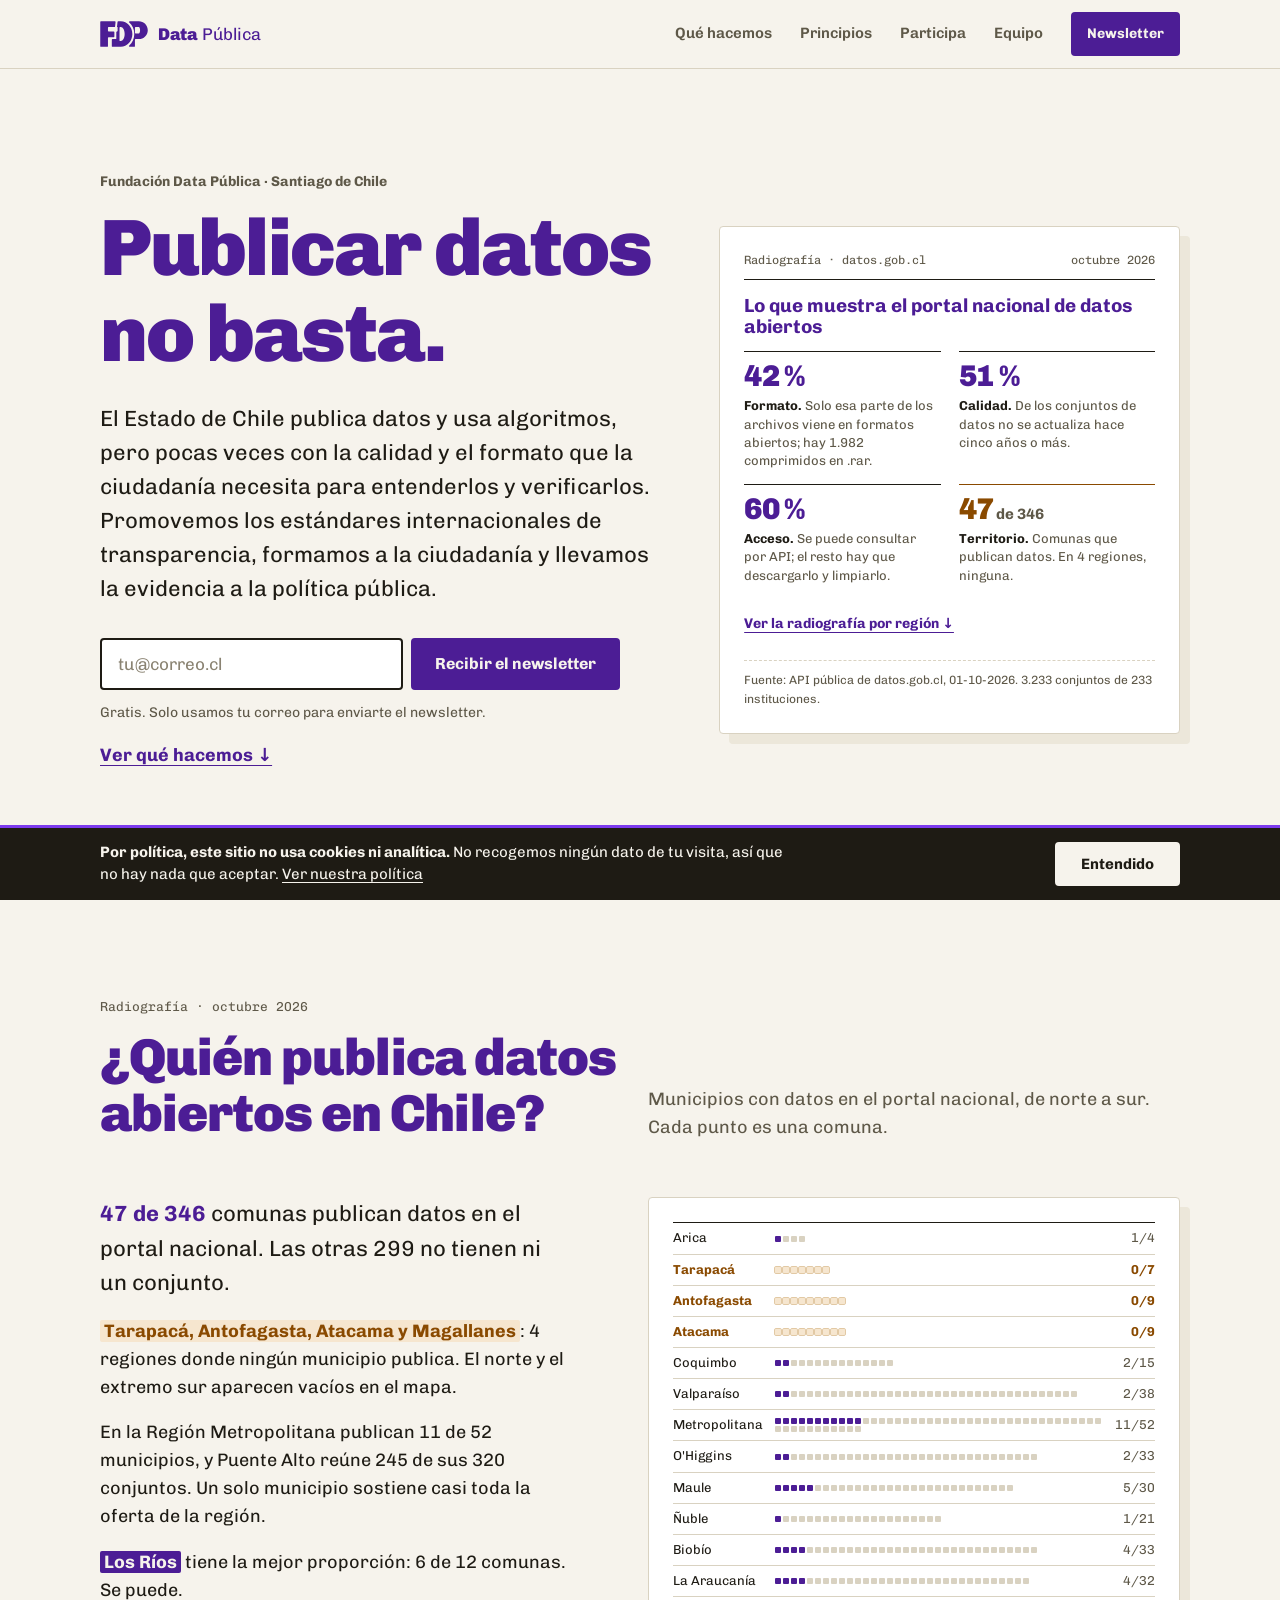
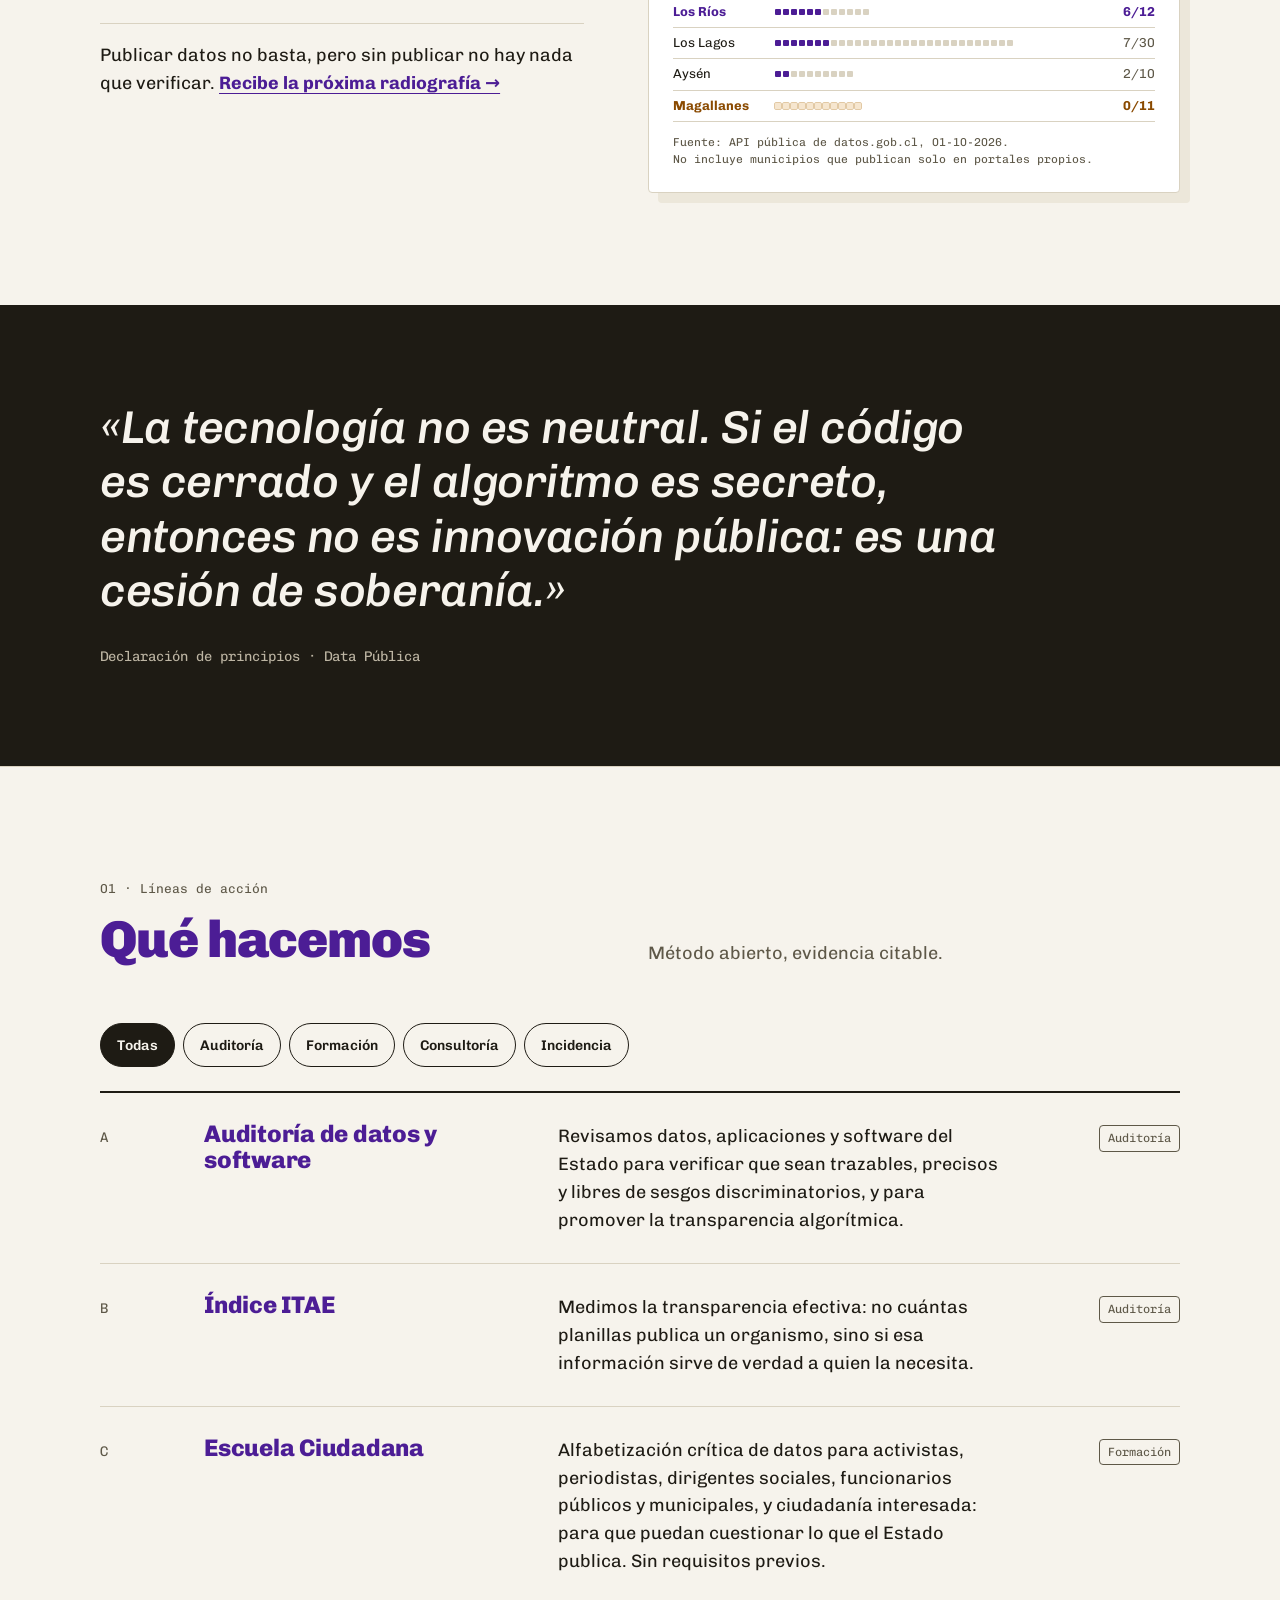
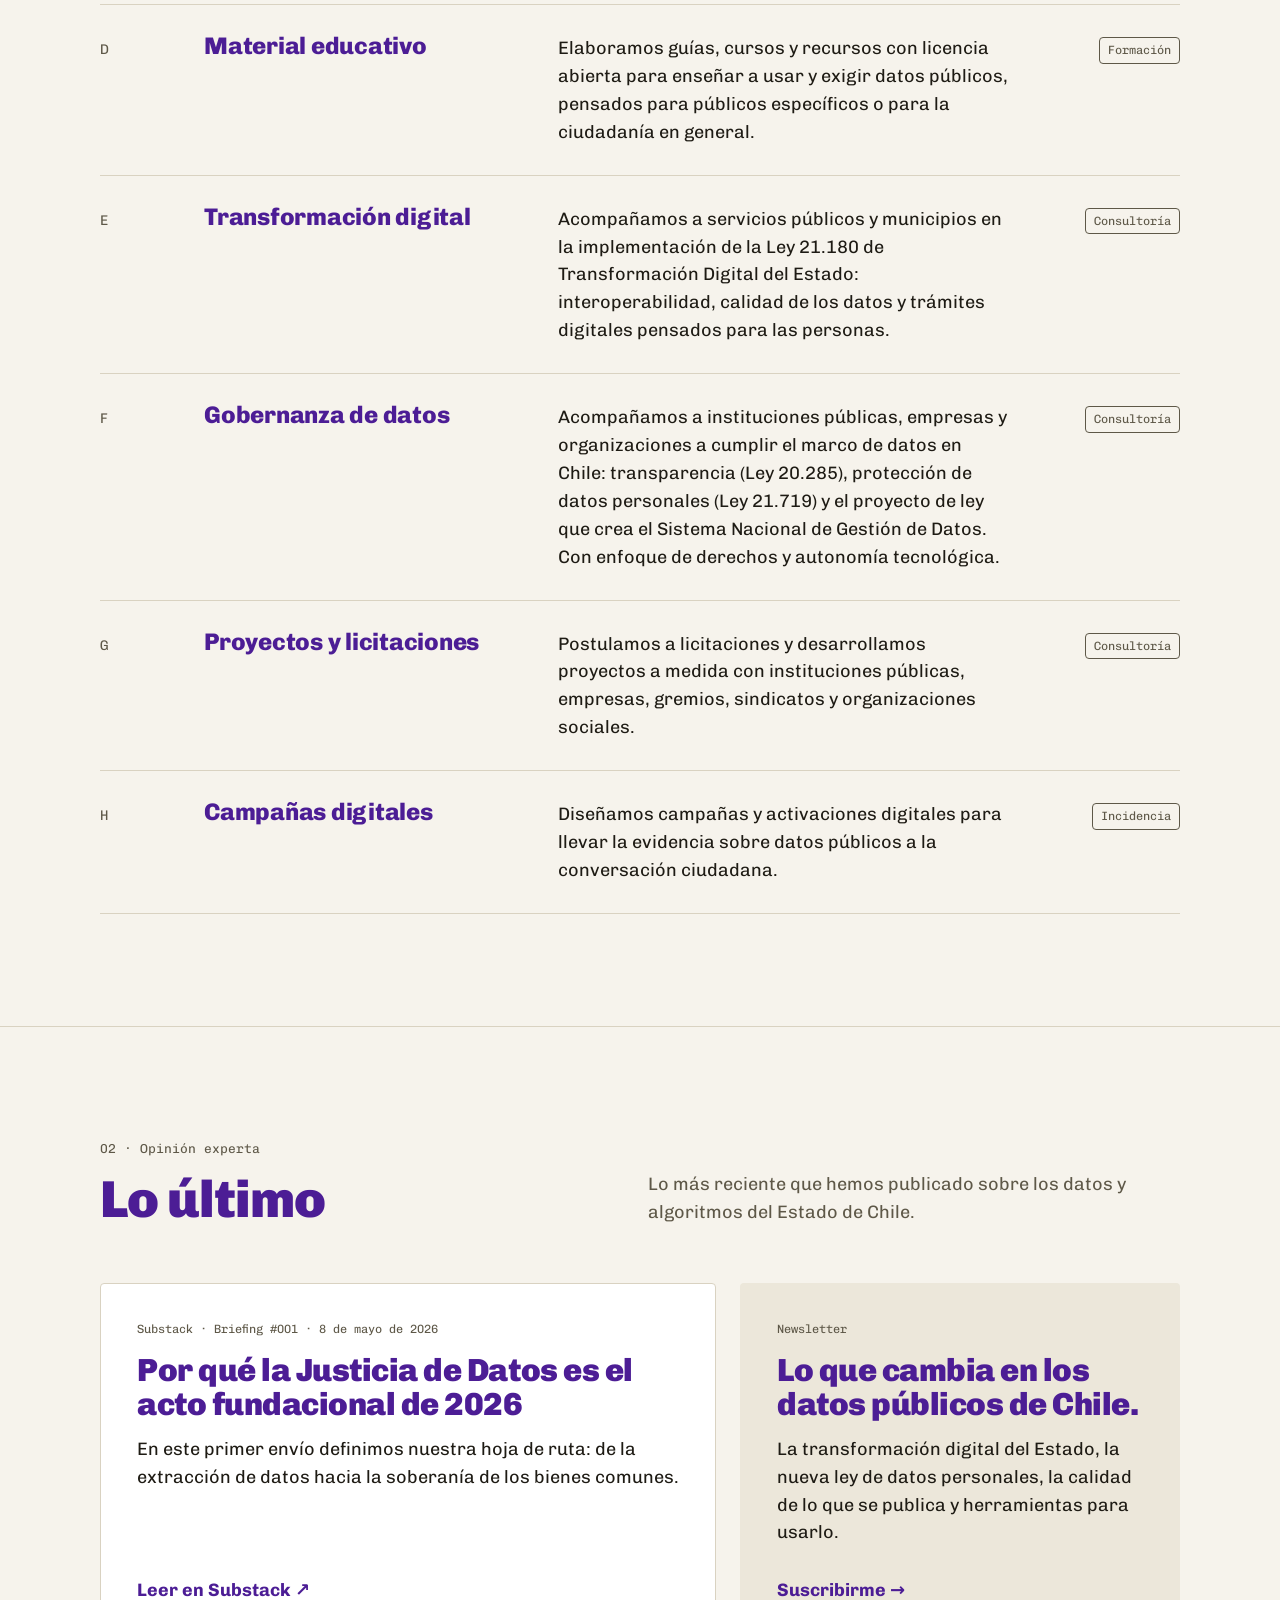
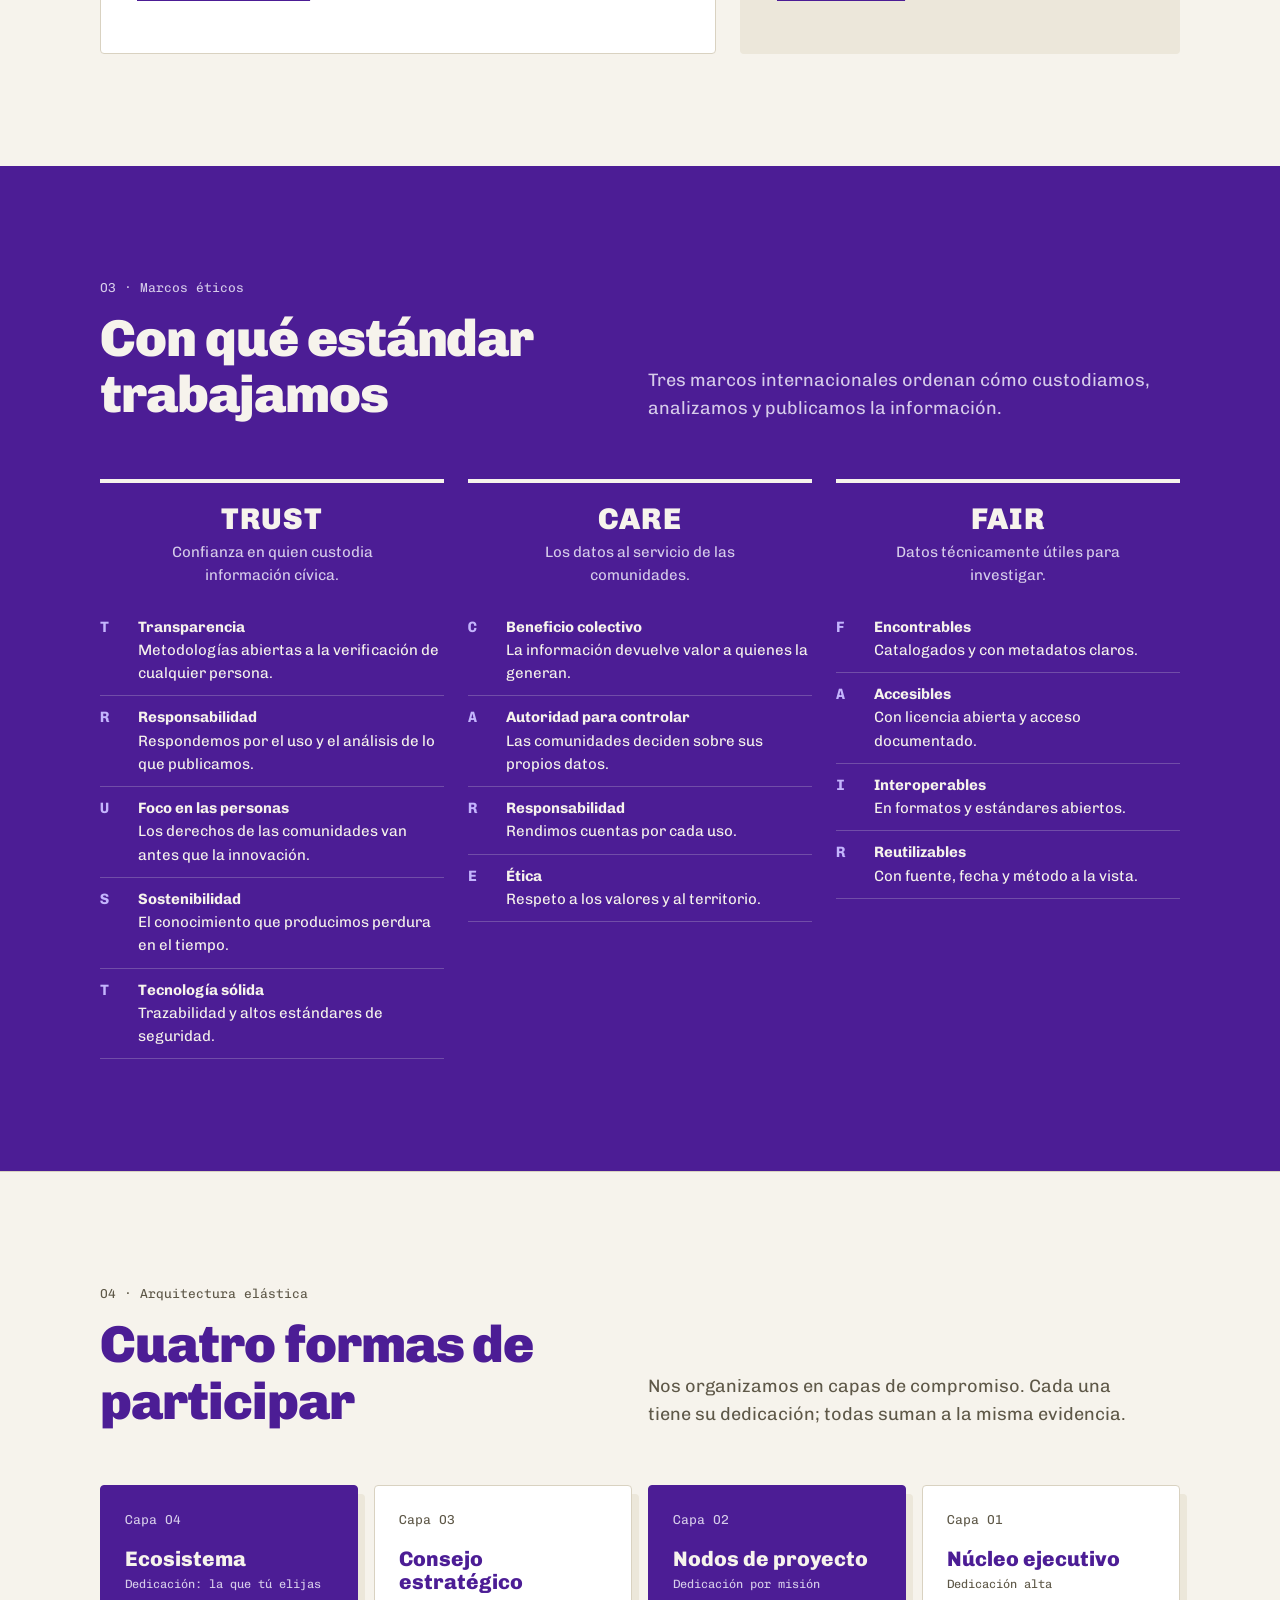
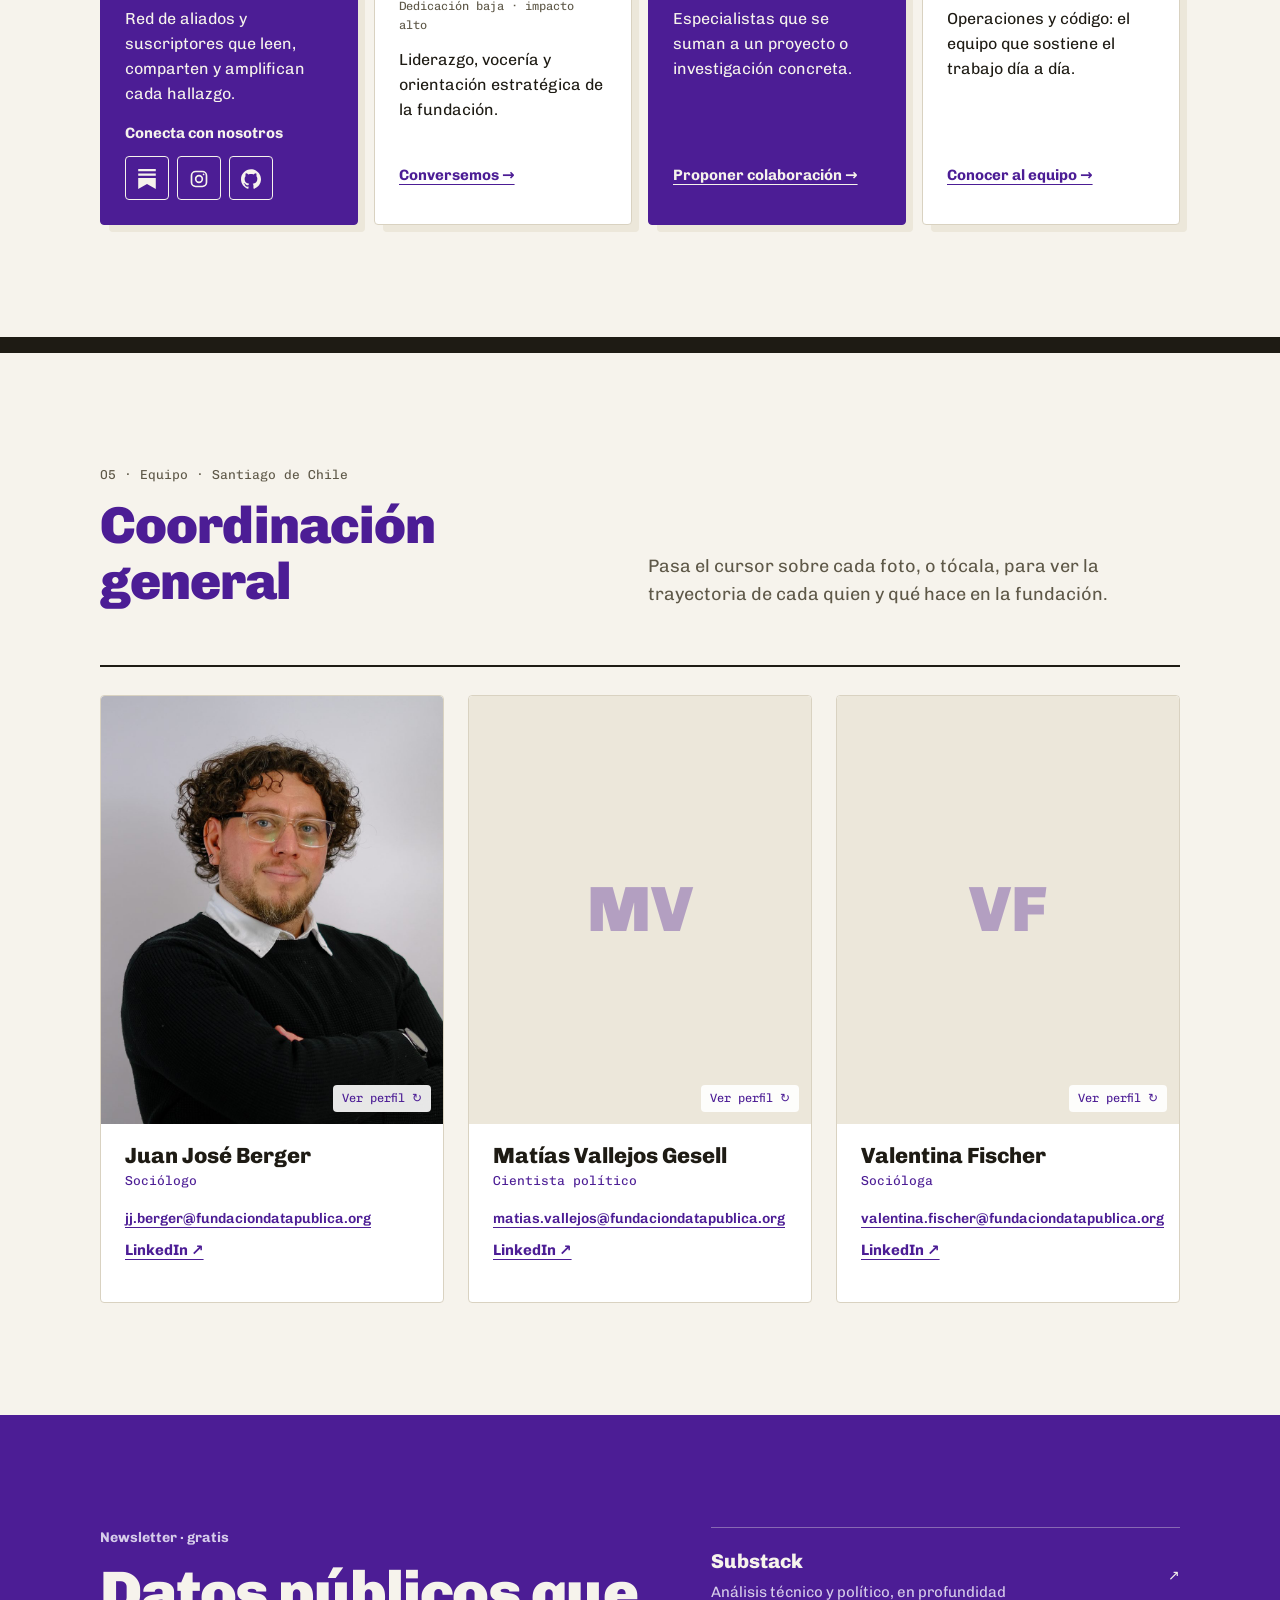
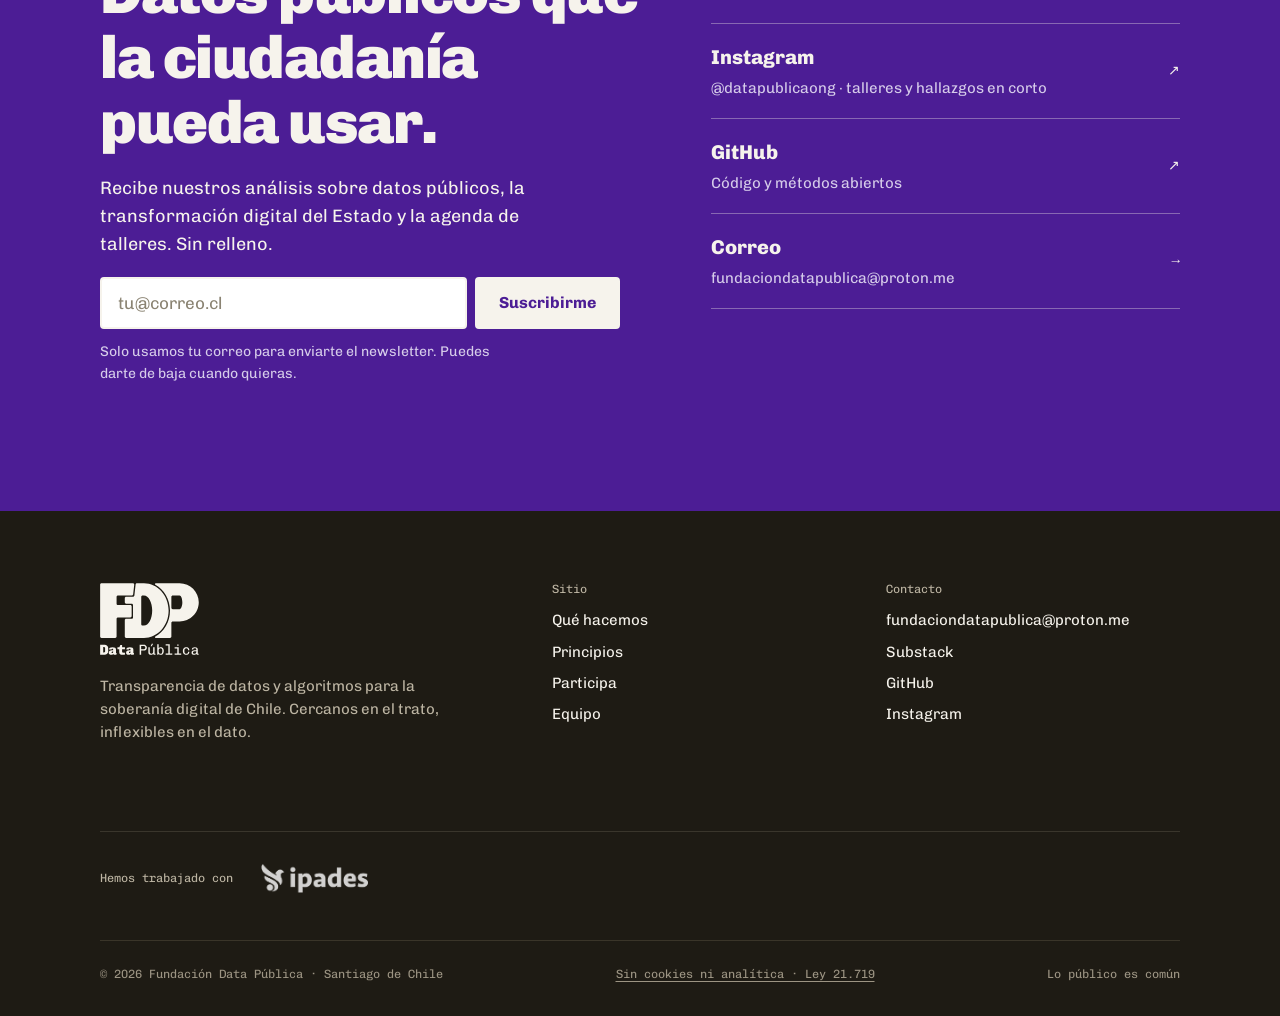
==== commit 9197a6f3: "Equipo pasa a la portada como sección 05 Se navega igual que las demás: el menú baja por la misma pá" ====
--- a/equipo.html
+++ b/equipo.html
@@ -1,269 +1,14 @@
 <!DOCTYPE html>
 <html lang="es">
 <head>
-    <meta charset="UTF-8">
-    <meta name="viewport" content="width=device-width, initial-scale=1.0">
-    <title>Equipo · Data Pública</title>
-    <meta name="description" content="Data Pública promueve que los datos y algoritmos del Estado de Chile alcancen los estándares internacionales de transparencia, y que la ciudadanía pueda encontrarlos, entenderlos y verificarlos.">
-    <link rel="canonical" href="https://fundaciondatapublica.org/equipo.html">
-    <meta property="og:type" content="website">
-    <meta property="og:site_name" content="Fundación Data Pública">
-    <meta property="og:locale" content="es_CL">
-    <meta property="og:url" content="https://fundaciondatapublica.org/equipo.html">
-    <meta property="og:title" content="Equipo · Data Pública">
-    <meta property="og:description" content="Data Pública promueve que los datos y algoritmos del Estado de Chile alcancen los estándares internacionales de transparencia, y que la ciudadanía pueda encontrarlos, entenderlos y verificarlos.">
-    <meta property="og:image" content="https://fundaciondatapublica.org/assets/compartir.png?v=1">
-    <meta property="og:image:width" content="1200">
-    <meta property="og:image:height" content="630">
-    <meta property="og:image:alt" content="Publicar datos no basta. Transparencia de datos y algoritmos para la soberanía digital de Chile.">
-    <meta name="twitter:card" content="summary_large_image">
-    <meta name="theme-color" content="#4C1D95">
-    <link rel="icon" href="assets/favicon.svg" type="image/svg+xml">
-    <link rel="preload" href="fonts/chivo-latin-wght-normal.woff2" as="font" type="font/woff2" crossorigin>
-    <link rel="stylesheet" href="assets/site.css?v=202611031900">
-    <script type="application/ld+json">
-    {
-      "@context": "https://schema.org",
-      "@graph": [
-        {
-          "@type": "Person",
-          "name": "Juan José Berger",
-          "jobTitle": "Sociólogo · Coordinación general",
-          "sameAs": "https://www.linkedin.com/in/jjbergerluis/",
-          "worksFor": {
-            "@id": "https://fundaciondatapublica.org/#organizacion"
-          }
-        },
-        {
-          "@type": "Person",
-          "name": "Matías Vallejos Gesell",
-          "jobTitle": "Cientista político · Coordinación general",
-          "sameAs": "https://www.linkedin.com/in/mat%C3%ADas-vallejos-gesell/",
-          "worksFor": {
-            "@id": "https://fundaciondatapublica.org/#organizacion"
-          }
-        },
-        {
-          "@type": "Person",
-          "name": "Valentina Fischer",
-          "jobTitle": "Socióloga · Coordinación general",
-          "sameAs": "https://www.linkedin.com/in/vfischerd/",
-          "worksFor": {
-            "@id": "https://fundaciondatapublica.org/#organizacion"
-          }
-        }
-      ]
-    }
-    </script>
+    <meta charset="utf-8">
+    <title>Equipo · Fundación Data Pública</title>
+    <meta name="robots" content="noindex">
+    <link rel="canonical" href="https://fundaciondatapublica.org/#equipo">
+    <meta http-equiv="refresh" content="0; url=./#equipo">
+    <script>location.replace('./#equipo');</script>
 </head>
 <body>
-    <a class="skip" href="#contenido">Saltar al contenido</a>
-
-    <!-- Navegación -->
-    <nav class="nav" aria-label="Principal">
-        <div class="wrap">
-            <a class="marca" href="./" aria-label="Data Pública, inicio">
-                <img src="assets/compacta.svg" alt="" width="48" height="26">
-                <span><b>Data</b> Pública</span>
-            </a>
-            <div class="nav-links">
-                <a class="solo-desk" href="./#que-hacemos">Qué hacemos</a>
-                <a class="solo-desk" href="./#principios">Principios</a>
-                <a class="solo-desk" href="./#participa">Participa</a>
-                <a class="solo-desk" href="equipo.html" aria-current="page">Equipo</a>
-                <details class="menu">
-                    <summary>Menú</summary>
-                    <div class="menu-panel">
-                        <a href="./#que-hacemos">Qué hacemos</a>
-                        <a href="./#radiografia">Radiografía</a>
-                        <a href="./#principios">Principios</a>
-                        <a href="./#participa">Participa</a>
-                        <a href="equipo.html" aria-current="page">Equipo</a>
-                    </div>
-                </details>
-                <a class="btn btn-chico" href="#newsletter">Newsletter</a>
-            </div>
-        </div>
-    </nav>
-
-    <main id="contenido">
-
-        <div class="banda" aria-hidden="true"></div>
-
-        <section class="seccion equipo">
-            <div class="wrap">
-                <div class="seccion-cab">
-                    <div>
-                        <span class="folio">05 · Equipo</span>
-                        <h1>Coordinación general</h1>
-                    </div>
-                    <p>Equipo fundador, en Santiago de Chile. Pasa el cursor sobre cada foto, o tócala, para ver la trayectoria de cada quien y qué hace en la fundación.</p>
-                </div>
-                <div class="personas">
-                    <article class="persona">
-                        <div class="giro" tabindex="0">
-                            <div class="giro-int">
-                                <div class="cara frente">
-                                    <img src="assets/equipo/juan-jose-berger.jpg" alt="Retrato de Juan José Berger" width="960" height="1200" loading="lazy">
-                                    <span class="girar" aria-hidden="true">Ver perfil ↻</span>
-                                </div>
-                                <div class="cara dorso">
-                                    <img class="difusa" src="assets/equipo/juan-jose-berger.jpg" alt="" loading="lazy">
-                                    <p>Experiencia en coordinación de proyectos y fortalecimiento institucional en el sector público y la educación superior. Trabajó en la Subsecretaría de Desarrollo Regional (SUBDERE), en programas de modernización del Estado, y coordinó programas en la Facultad de Gobierno de la Universidad de Chile. Es Magíster en Comunicación Social (Universidad de Chile) y se formó en ciencia de datos en la Pontificia Universidad Católica. En Data Pública se encarga del cumplimiento y el financiamiento, y articula las alianzas que permiten sostener el trabajo por la transparencia y los datos públicos.</p>
-                                </div>
-                            </div>
-                        </div>
-                        <h3>Juan José Berger</h3>
-                        <p class="cargo">Sociólogo</p>
-                        <p class="enlaces"><a class="correo" href="mailto:jj.berger@fundaciondatapublica.org">jj.berger@fundaciondatapublica.org</a><br><a href="https://www.linkedin.com/in/jjbergerluis/" target="_blank" rel="noopener">LinkedIn ↗</a></p>
-                    </article>
-                    <article class="persona">
-                        <div class="giro" tabindex="0">
-                            <div class="giro-int">
-                                <div class="cara frente">
-                                    <span class="ini" aria-hidden="true">MV</span>
-                                    <span class="girar" aria-hidden="true">Ver perfil ↻</span>
-                                </div>
-                                <div class="cara dorso">
-                                    <p>En Data Pública se encarga de la administración: la constitución legal, los estatutos y la gestión interna de la fundación.</p>
-                                </div>
-                            </div>
-                        </div>
-                        <h3>Matías Vallejos Gesell</h3>
-                        <p class="cargo">Cientista político</p>
-                        <p class="enlaces"><a class="correo" href="mailto:matias.vallejos@fundaciondatapublica.org">matias.vallejos@fundaciondatapublica.org</a><br><a href="https://www.linkedin.com/in/mat%C3%ADas-vallejos-gesell/" target="_blank" rel="noopener">LinkedIn ↗</a></p>
-                    </article>
-                    <article class="persona">
-                        <!-- Tarjeta que gira: al frente la foto, al dorso la biografía sobre la foto difuminada.
-                             Al dorso: resumen del CV y lo que hace en la fundación, con el texto de Valentina como modelo. Con foto: <img> en el frente y <img class="difusa" alt=""> en el dorso. -->
-                        <div class="giro" tabindex="0">
-                            <div class="giro-int">
-                                <div class="cara frente">
-                                    <span class="ini" aria-hidden="true">VF</span>
-                                    <span class="girar" aria-hidden="true">Ver perfil ↻</span>
-                                </div>
-                                <div class="cara dorso">
-                                    <p>Más de ocho años de experiencia en investigación, análisis de datos y gestión de proyectos en el sector público y privado. Trabajó en la Subsecretaría de Prevención del Delito, donde coordinó la articulación entre organismos públicos y lideró equipos para la implementación de la Ley 21.659. Es Magíster en Sociología y Demografía (Universitat Pompeu Fabra) y se formó en análisis de datos en Adalab, España. En Data Pública aporta rigor metodológico y experiencia en articulación intersectorial para convertir evidencia en política pública.</p>
-                                </div>
-                            </div>
-                        </div>
-                        <h3>Valentina Fischer</h3>
-                        <p class="cargo">Socióloga</p>
-                        <p class="enlaces"><a class="correo" href="mailto:valentina.fischer@fundaciondatapublica.org">valentina.fischer@fundaciondatapublica.org</a><br><a href="https://www.linkedin.com/in/vfischerd/" target="_blank" rel="noopener">LinkedIn ↗</a></p>
-                    </article>
-                </div>
-            </div>
-        </section>
-
-        <section class="seccion">
-            <div class="wrap">
-                <div class="seccion-cab">
-                    <div>
-                        <span class="folio">06 · Cómo sumarse</span>
-                        <h2>Data Pública la hacemos posible entre todos</h2>
-                    </div>
-                    <p>Tres personas sostienen el trabajo del día a día, pero la fundación es más grande que su equipo: la hacen quienes leen, comparten, enseñan, aportan datos y exigen respuestas. Estas son las formas de sumarse, de la más simple a la más comprometida.</p>
-                </div>
-                <div class="capas tres">
-                    <article class="capa destacada">
-                        <span class="num">Capa 04 · Ecosistema</span>
-                        <h3>Leer y difundir</h3>
-                        <p class="dedic">Dedicación: la que tú elijas</p>
-                        <p>Suscríbete al newsletter, comparte los hallazgos y lleva la evidencia a tus espacios. Es la capa más grande y la que le da sentido al resto.</p>
-                        <a href="#newsletter">Suscribirme ↓</a>
-                    </article>
-                    <article class="capa">
-                        <span class="num">Capa 02 · Nodos de proyecto</span>
-                        <h3>Aportar tu oficio</h3>
-                        <p class="dedic">Dedicación por misión</p>
-                        <p>Periodismo, derecho, estadística, desarrollo, diseño o trabajo territorial: cada investigación necesita manos distintas. Cuéntanos qué sabes hacer.</p>
-                        <a href="mailto:fundaciondatapublica@proton.me?subject=Quiero%20aportar%20en%20un%20proyecto">Proponer colaboración →</a>
-                    </article>
-                    <article class="capa">
-                        <span class="num">Capa 03 · Consejo estratégico</span>
-                        <h3>Orientar el rumbo</h3>
-                        <p class="dedic">Dedicación baja · impacto alto</p>
-                        <p>Vocería, vínculos institucionales y mirada de largo plazo para una fundación que recién empieza.</p>
-                        <a href="mailto:fundaciondatapublica@proton.me?subject=Consejo%20estrat%C3%A9gico">Conversemos →</a>
-                    </article>
-                </div>
-            </div>
-        </section>
-
-        <section class="boletin" id="newsletter">
-            <div class="wrap">
-                <div>
-                    <p class="kicker">Capa 04 · Ecosistema</p>
-                    <h2>La capa más grande eres tú.</h2>
-                </div>
-                <div class="boletin-form">
-                    <p>Suscríbete al newsletter y recibe nuestros análisis sobre datos públicos, novedades y talleres.</p>
-                    <form class="suscribir" action="https://datapublica-suscripciones.datapublica-suscripciones.workers.dev/suscribir" method="post">
-                        <input type="hidden" name="pagina" value="equipo">
-                        <input class="trampa" style="position:absolute;left:-9999px;width:1px;height:1px;opacity:0" type="text" name="sitio" tabindex="-1" autocomplete="off" aria-hidden="true">
-                        <label class="skip" for="email-equipo">Correo electrónico</label>
-                        <input id="email-equipo" type="email" name="email" placeholder="tu@correo.cl" autocomplete="email" required>
-                        <button class="btn" type="submit">Suscribirme</button>
-                    </form>
-                    <p class="nota">Solo usamos tu correo para enviarte el newsletter.</p>
-                    <p class="nota">¿Quieres sumarte como especialista? Escríbenos a fundaciondatapublica@proton.me</p>
-                </div>
-            </div>
-        </section>
-
-    </main>
-
-    <!-- Pie -->
-    <footer class="pie">
-        <div class="wrap">
-            <div class="cols">
-                <div>
-                    <img src="assets/imagotipo-negativo.svg" alt="Data Pública" width="99" height="72">
-                    <p>Transparencia de datos y algoritmos para la soberanía digital de Chile. Cercanos en el trato, inflexibles en el dato.</p>
-                </div>
-                <div>
-                    <h4>Sitio</h4>
-                    <ul>
-                        <li><a href="./#que-hacemos">Qué hacemos</a></li>
-                        <li><a href="./#principios">Principios</a></li>
-                        <li><a href="./#participa">Participa</a></li>
-                        <li><a href="equipo.html">Equipo</a></li>
-                    </ul>
-                </div>
-                <div>
-                    <h4>Contacto</h4>
-                    <ul>
-                        <li><a href="mailto:fundaciondatapublica@proton.me">fundaciondatapublica@proton.me</a></li>
-                        <li><a href="https://substack.com/@fundaciondatapublica" target="_blank" rel="noopener">Substack</a></li>
-                        <li><a href="https://github.com/fundaciondatapublica" target="_blank" rel="noopener">GitHub</a></li>
-                        <li><a href="https://www.instagram.com/datapublicaong/" target="_blank" rel="noopener">Instagram</a></li>
-                    </ul>
-                </div>
-            </div>
-            <div class="aliados-pie">
-                <h4>Hemos trabajado con</h4>
-                <a href="https://ipades.org/" target="_blank" rel="noopener" title="IPADES · Instituto para la Paz y el Desarrollo (Nicaragua)">
-                    <img src="assets/aliados/ipades.png" alt="IPADES, Instituto para la Paz y el Desarrollo (Nicaragua)" width="240" height="67">
-                </a>
-            </div>
-            <div class="legal">
-                <span>© 2026 Fundación Data Pública · Santiago de Chile</span>
-                <span><a href="privacidad.html">Sin cookies ni analítica · Ley 21.719</a></span>
-                <span>Lo público es común</span>
-            </div>
-        </div>
-    </footer>
-
-
-    <!-- Franja de privacidad: el formato habitual de los avisos de cookies, usado para decir lo contrario. -->
-    <div class="franja-cookies" id="franja-cookies" role="region" aria-label="Aviso de privacidad" hidden>
-        <div class="wrap">
-            <p><b>Por política, este sitio no usa cookies ni analítica.</b> No recogemos ningún dato de
-            tu visita, así que no hay nada que aceptar. <a href="privacidad.html">Ver nuestra política</a></p>
-            <button type="button" id="franja-cerrar">Entendido</button>
-        </div>
-    </div>
-
-    <script src="assets/site.js?v=202611031900"></script>
+    <p>El equipo ahora está en la portada: <a href="./#equipo">fundaciondatapublica.org/#equipo</a>.</p>
 </body>
 </html>
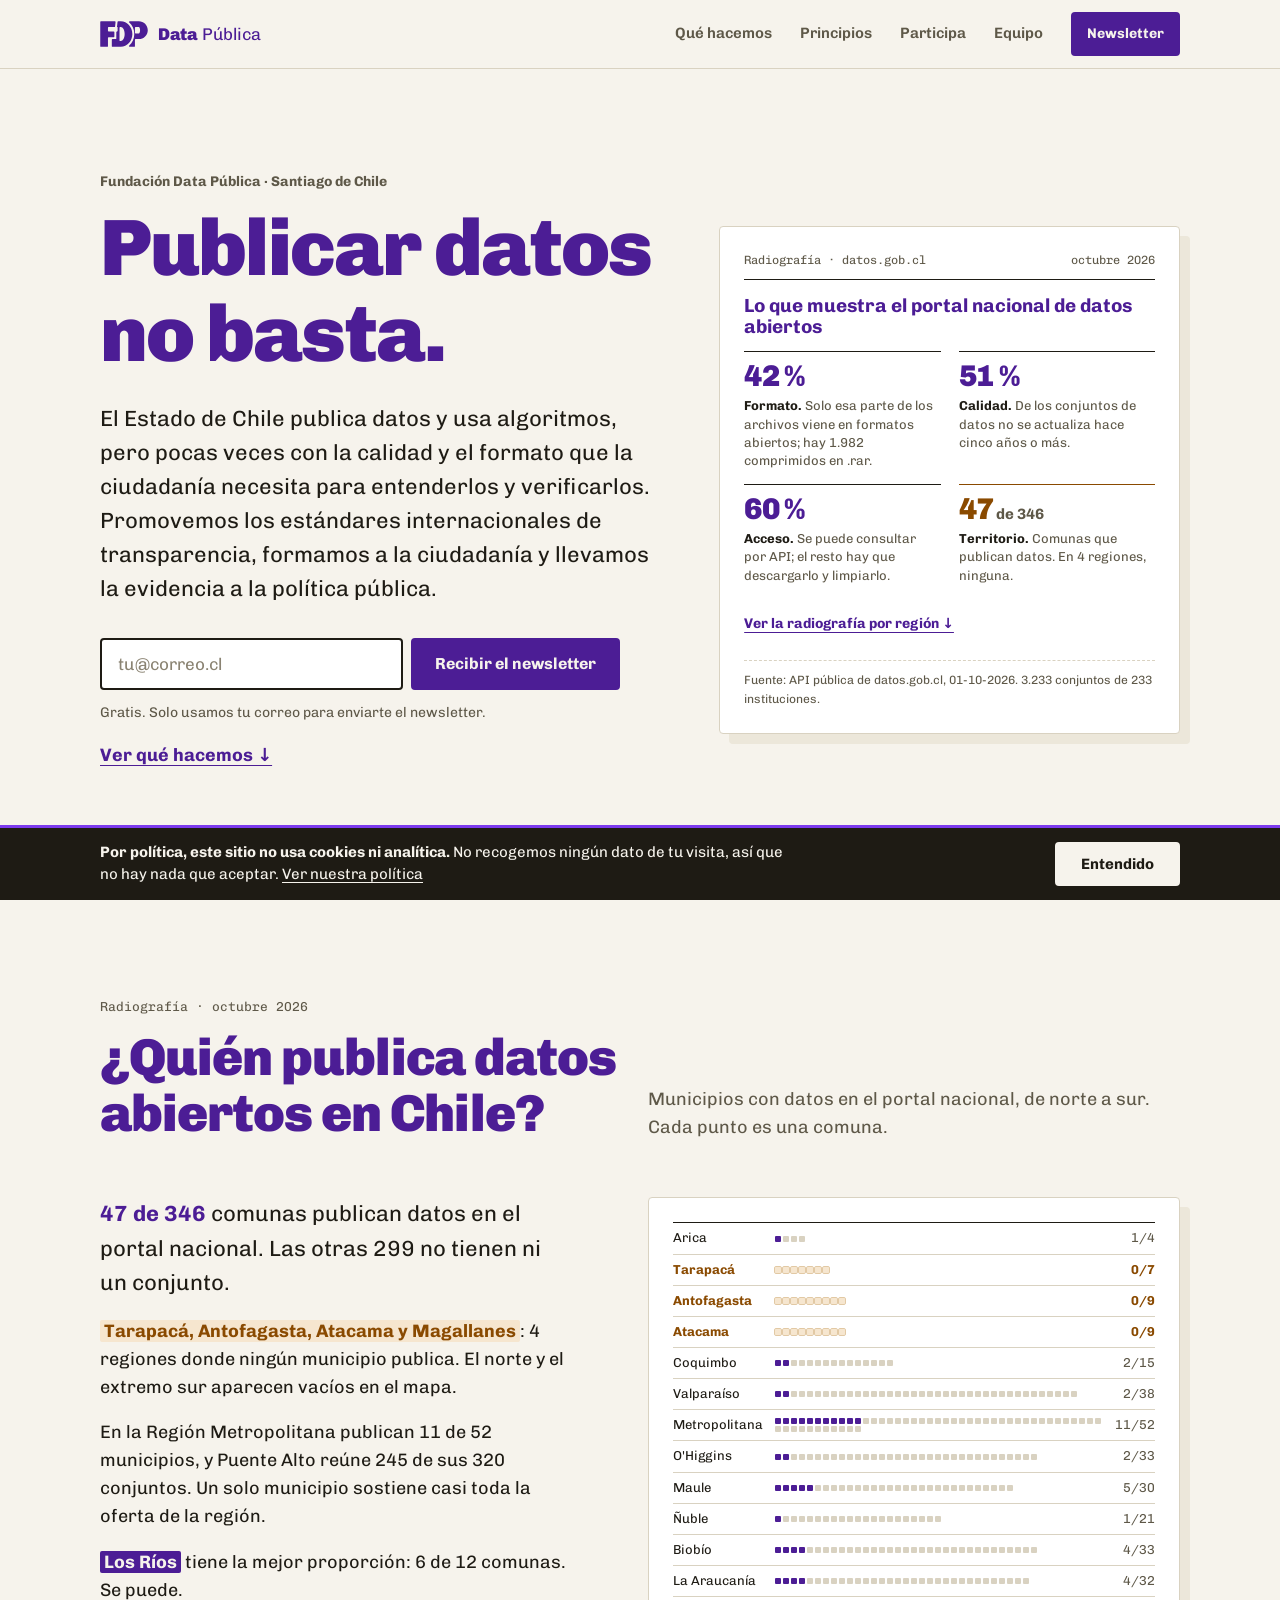
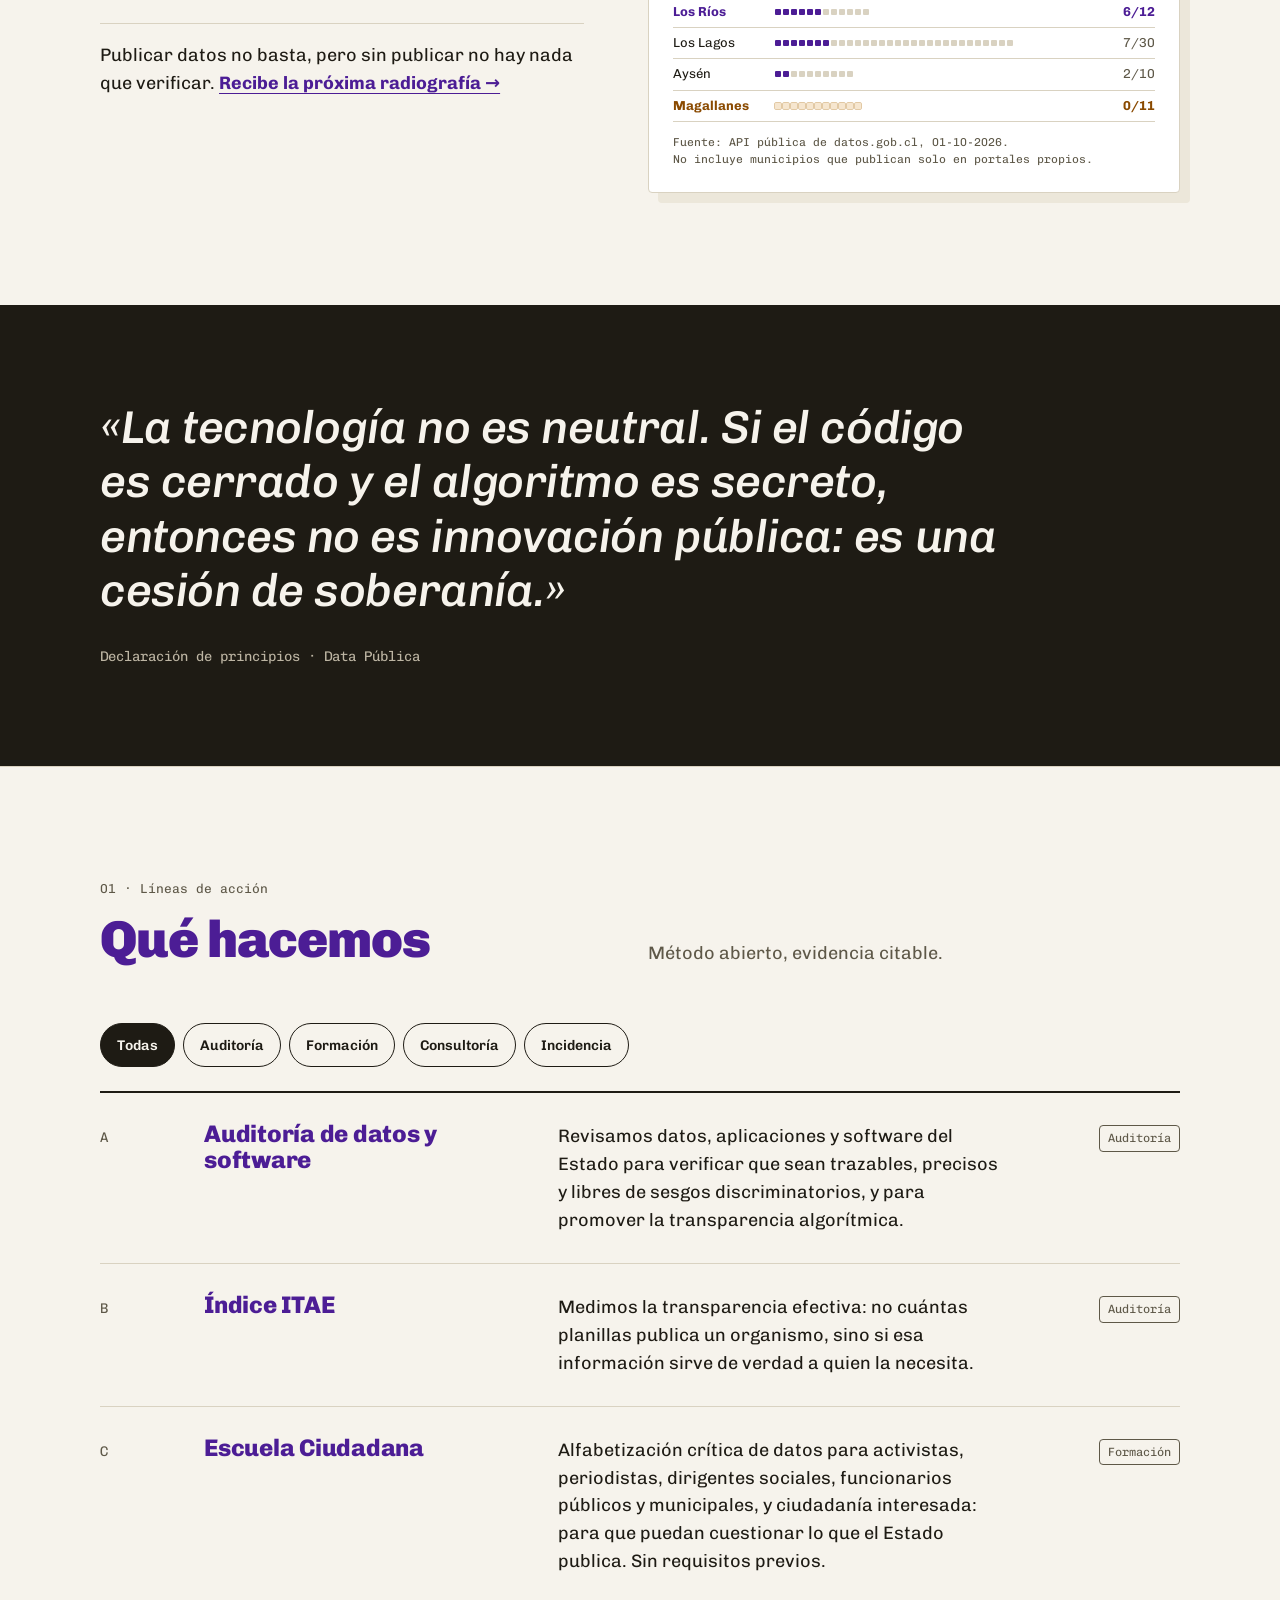
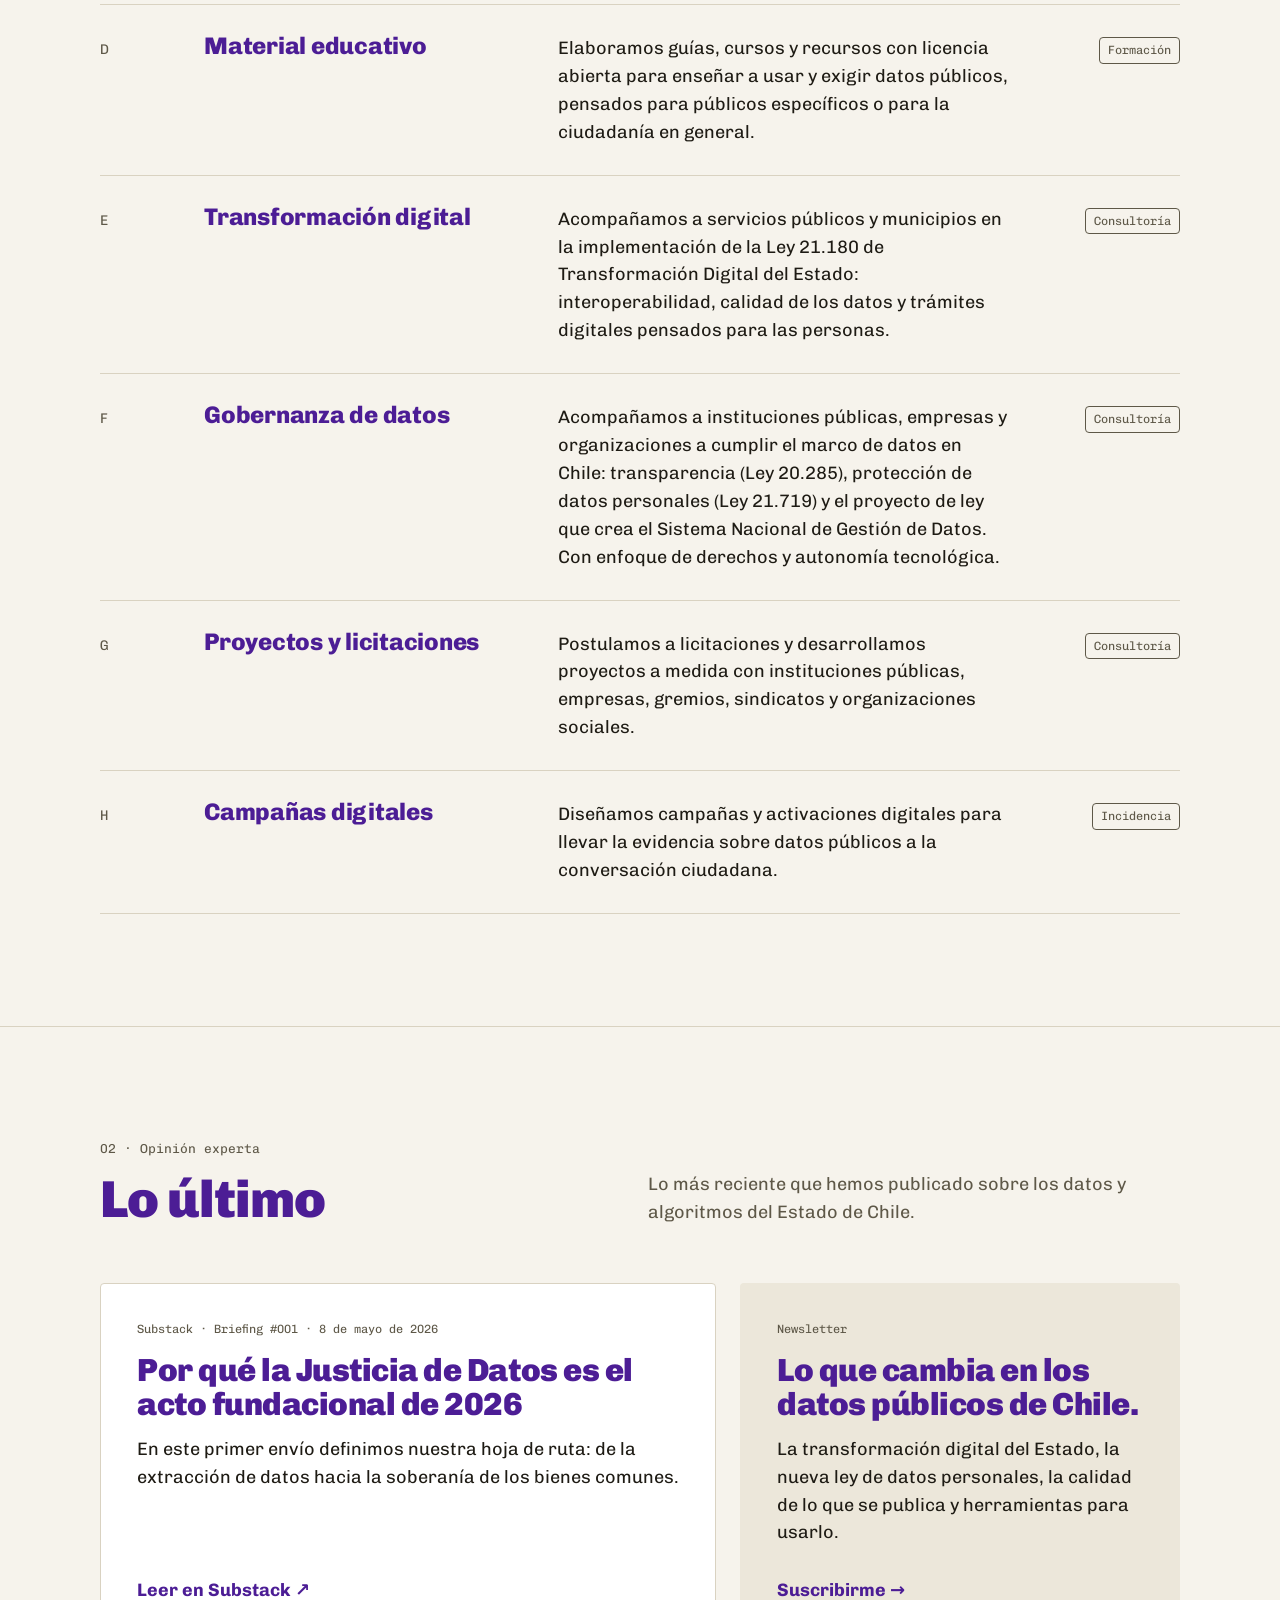
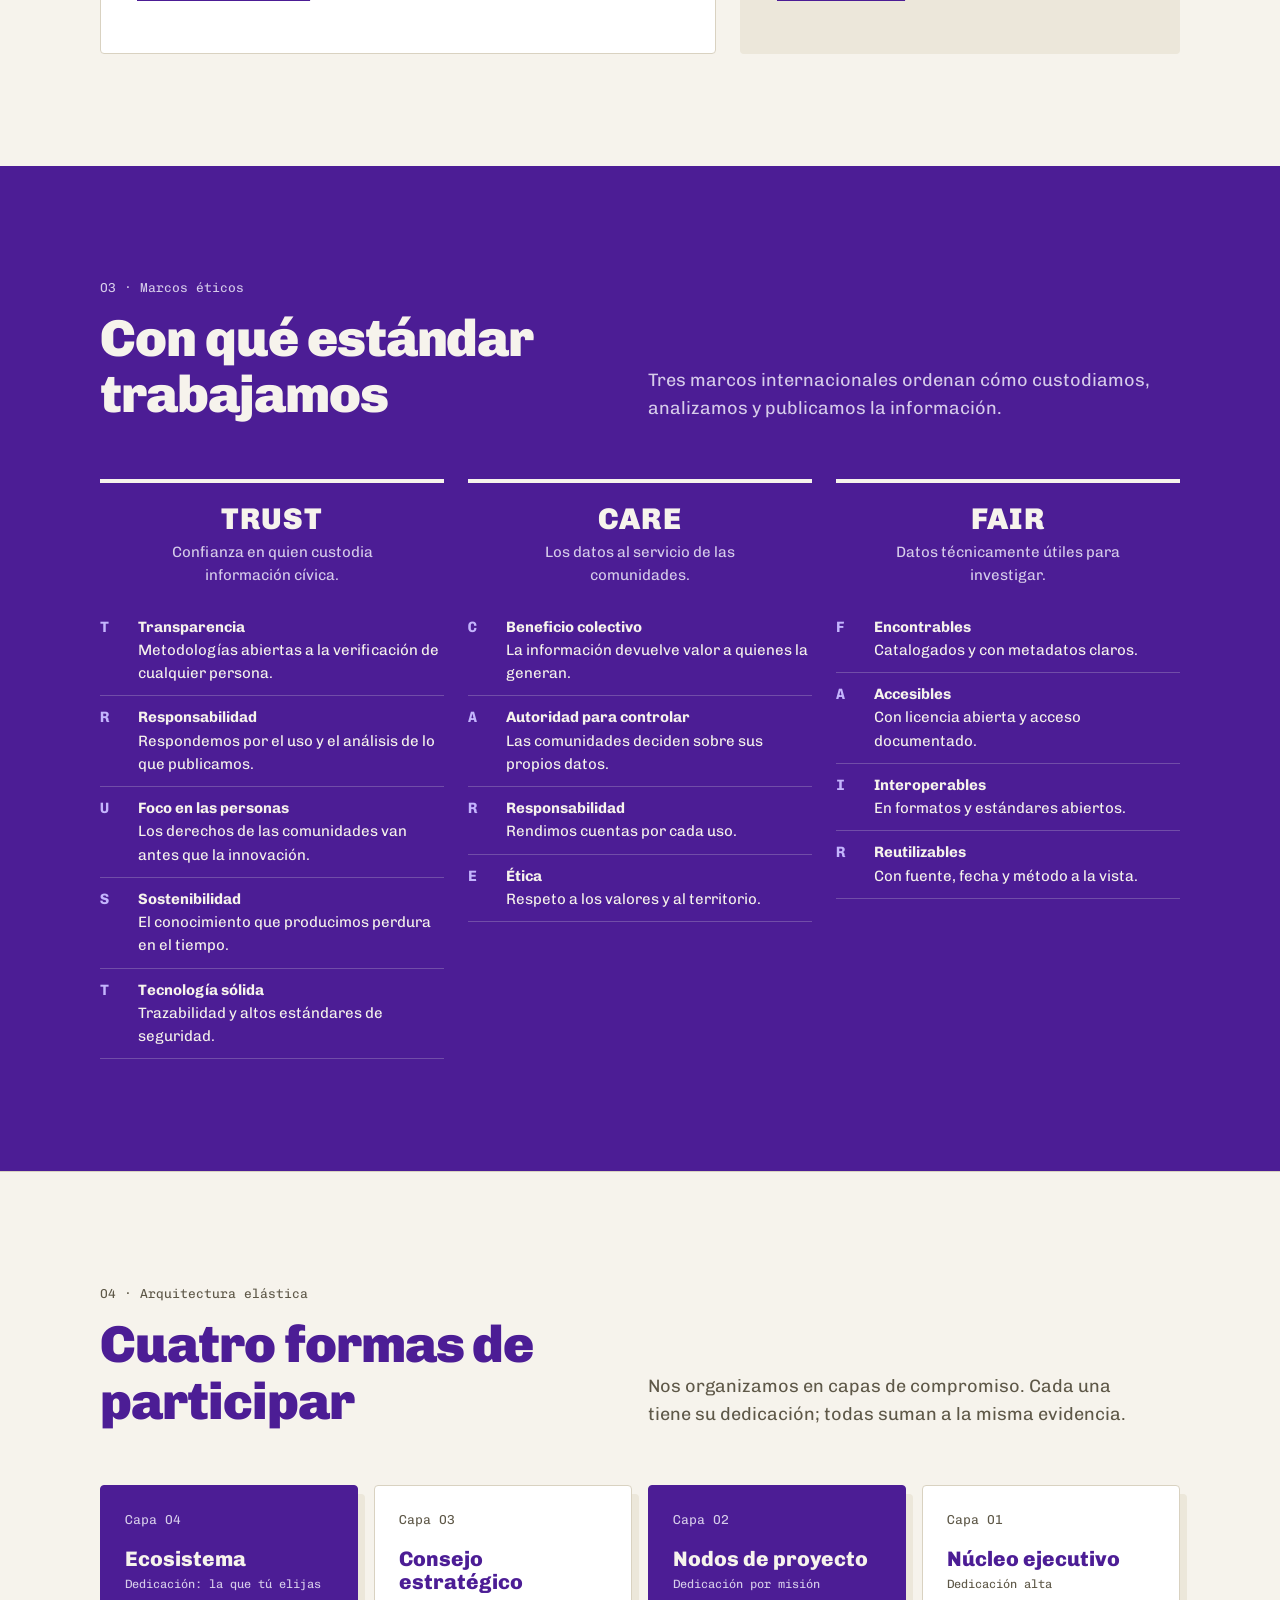
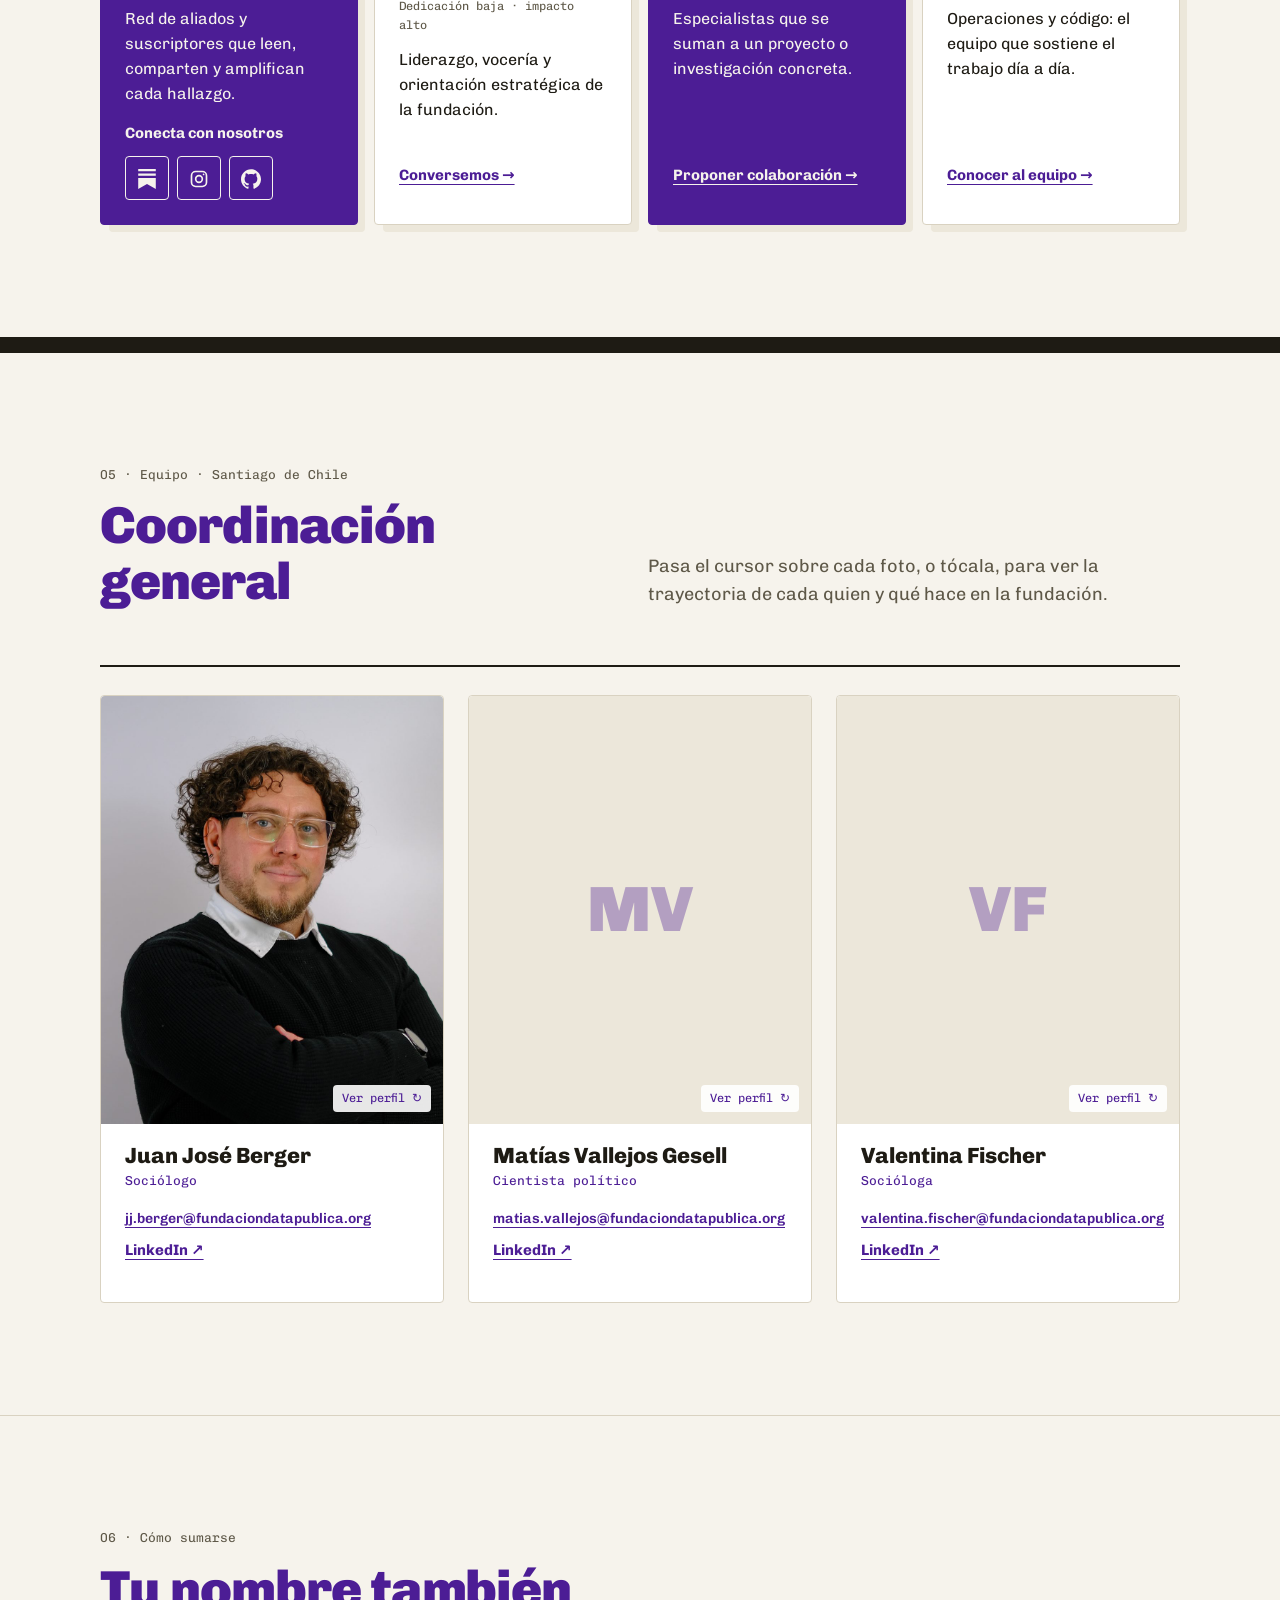
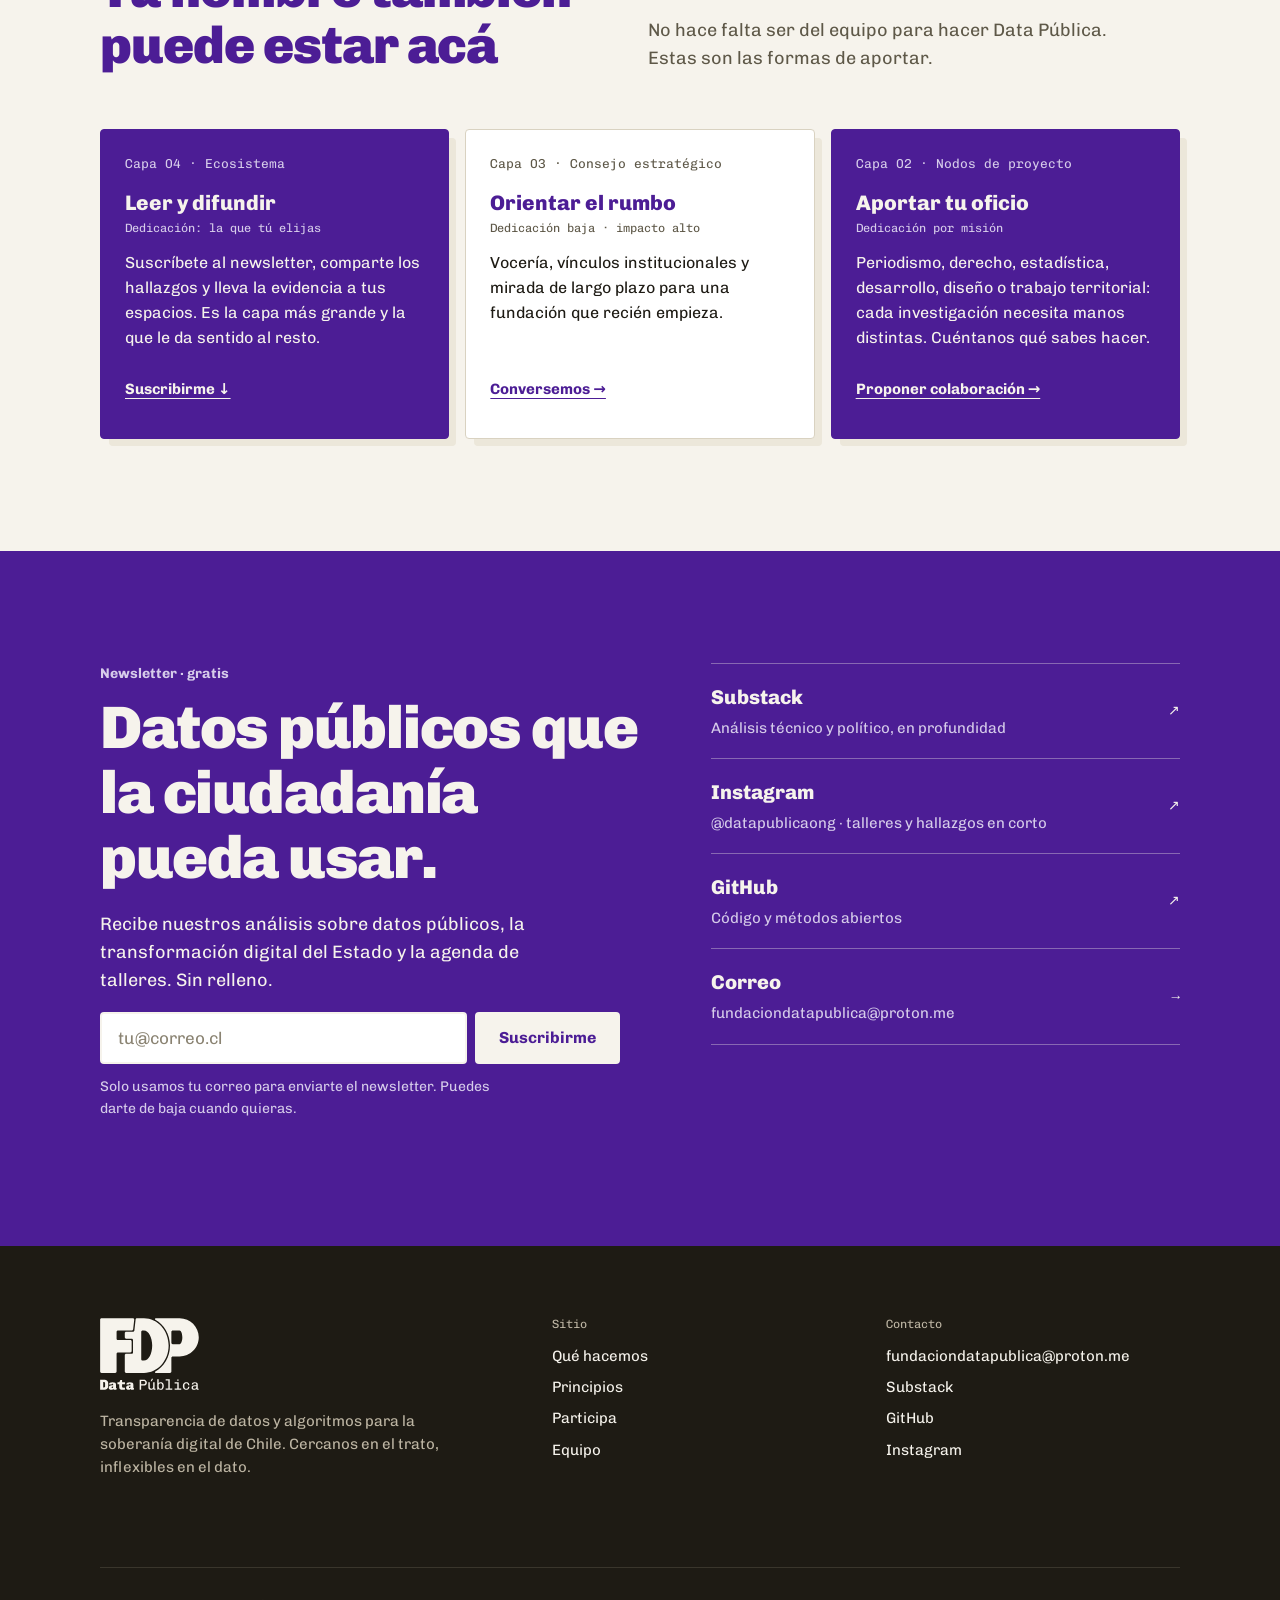
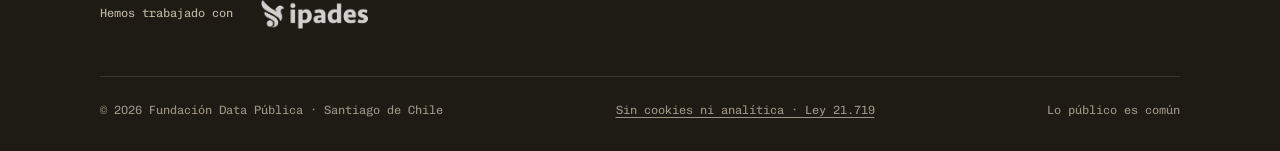
==== commit 56904cf1: "Portada: sección 06 · Cómo sumarse y redirección de Equipo a prueba de caché Vuelve «Tu nombre tambi" ====
--- a/equipo.html
+++ b/equipo.html
@@ -5,8 +5,8 @@
     <title>Equipo · Fundación Data Pública</title>
     <meta name="robots" content="noindex">
     <link rel="canonical" href="https://fundaciondatapublica.org/#equipo">
-    <meta http-equiv="refresh" content="0; url=./#equipo">
-    <script>location.replace('./#equipo');</script>
+    <meta http-equiv="refresh" content="0; url=./?equipo#equipo">
+    <script>location.replace('./?equipo#equipo');</script>
 </head>
 <body>
     <p>El equipo ahora está en la portada: <a href="./#equipo">fundaciondatapublica.org/#equipo</a>.</p>
